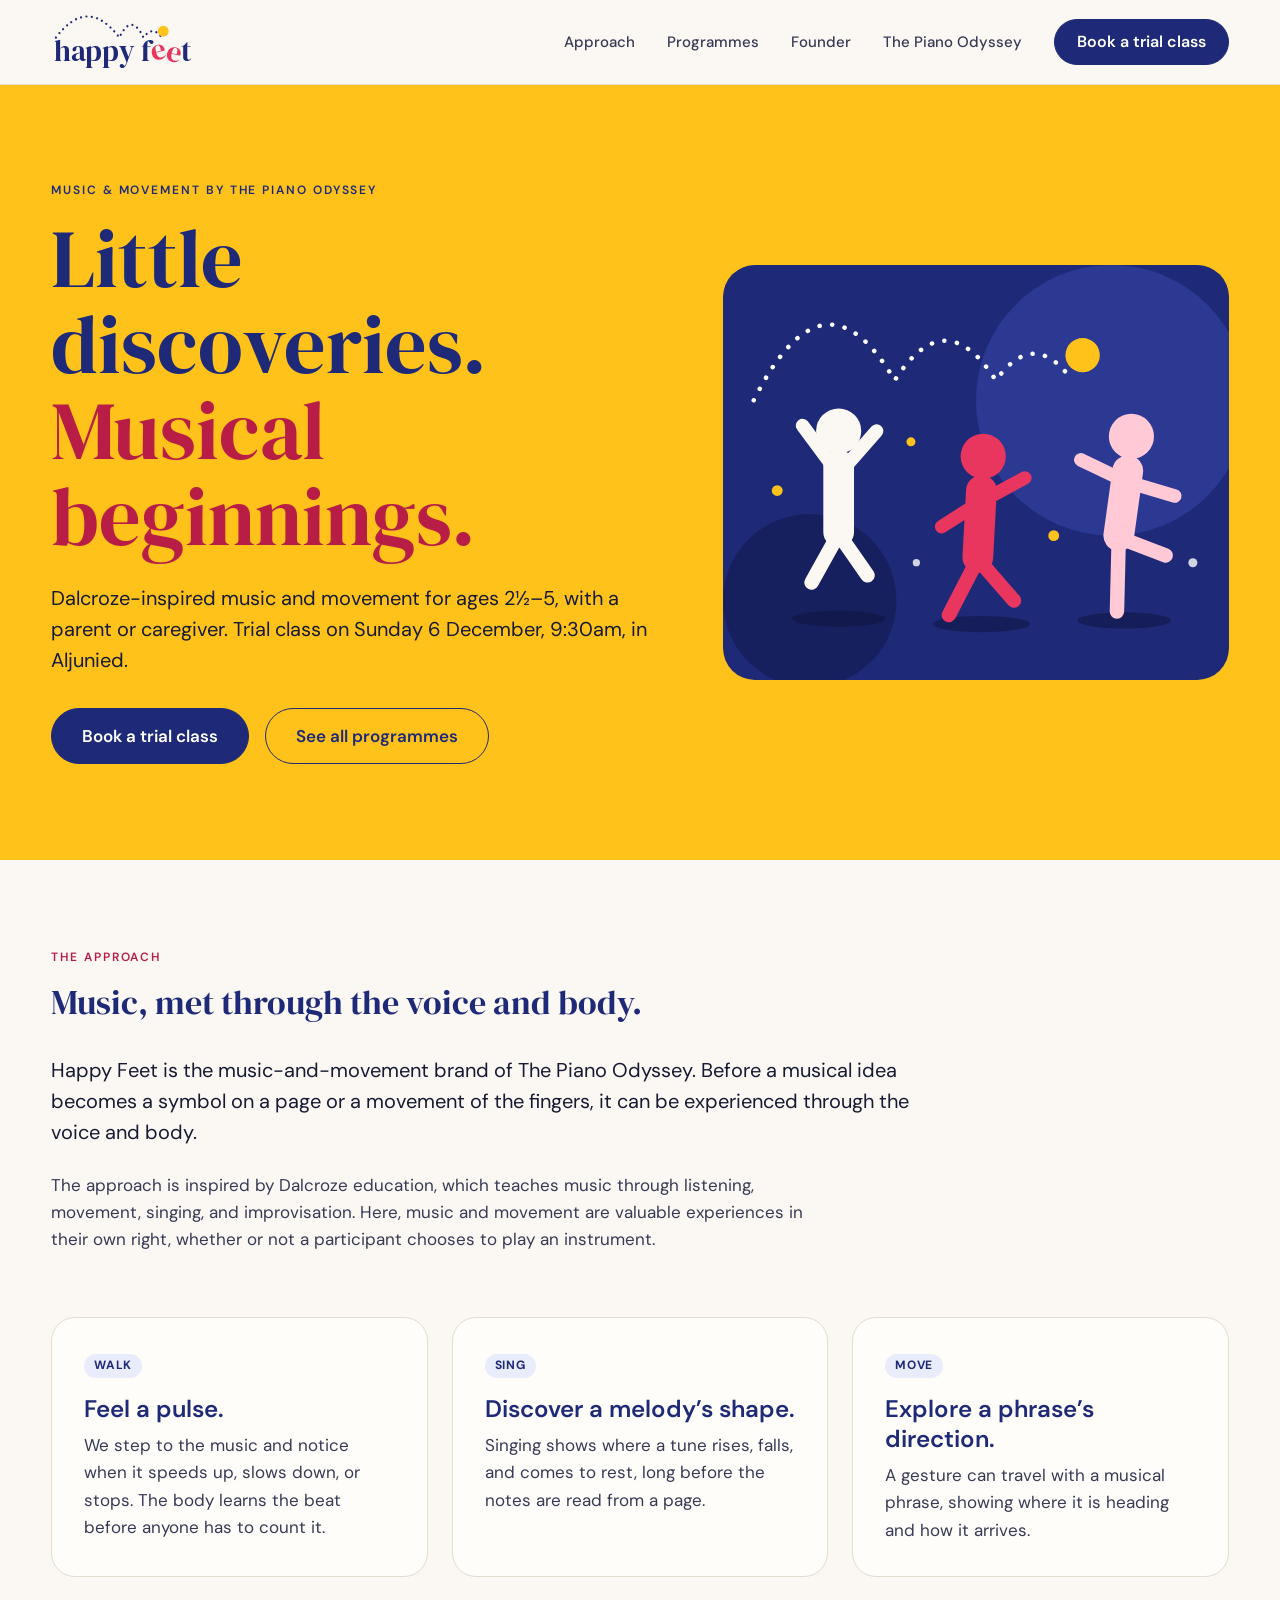
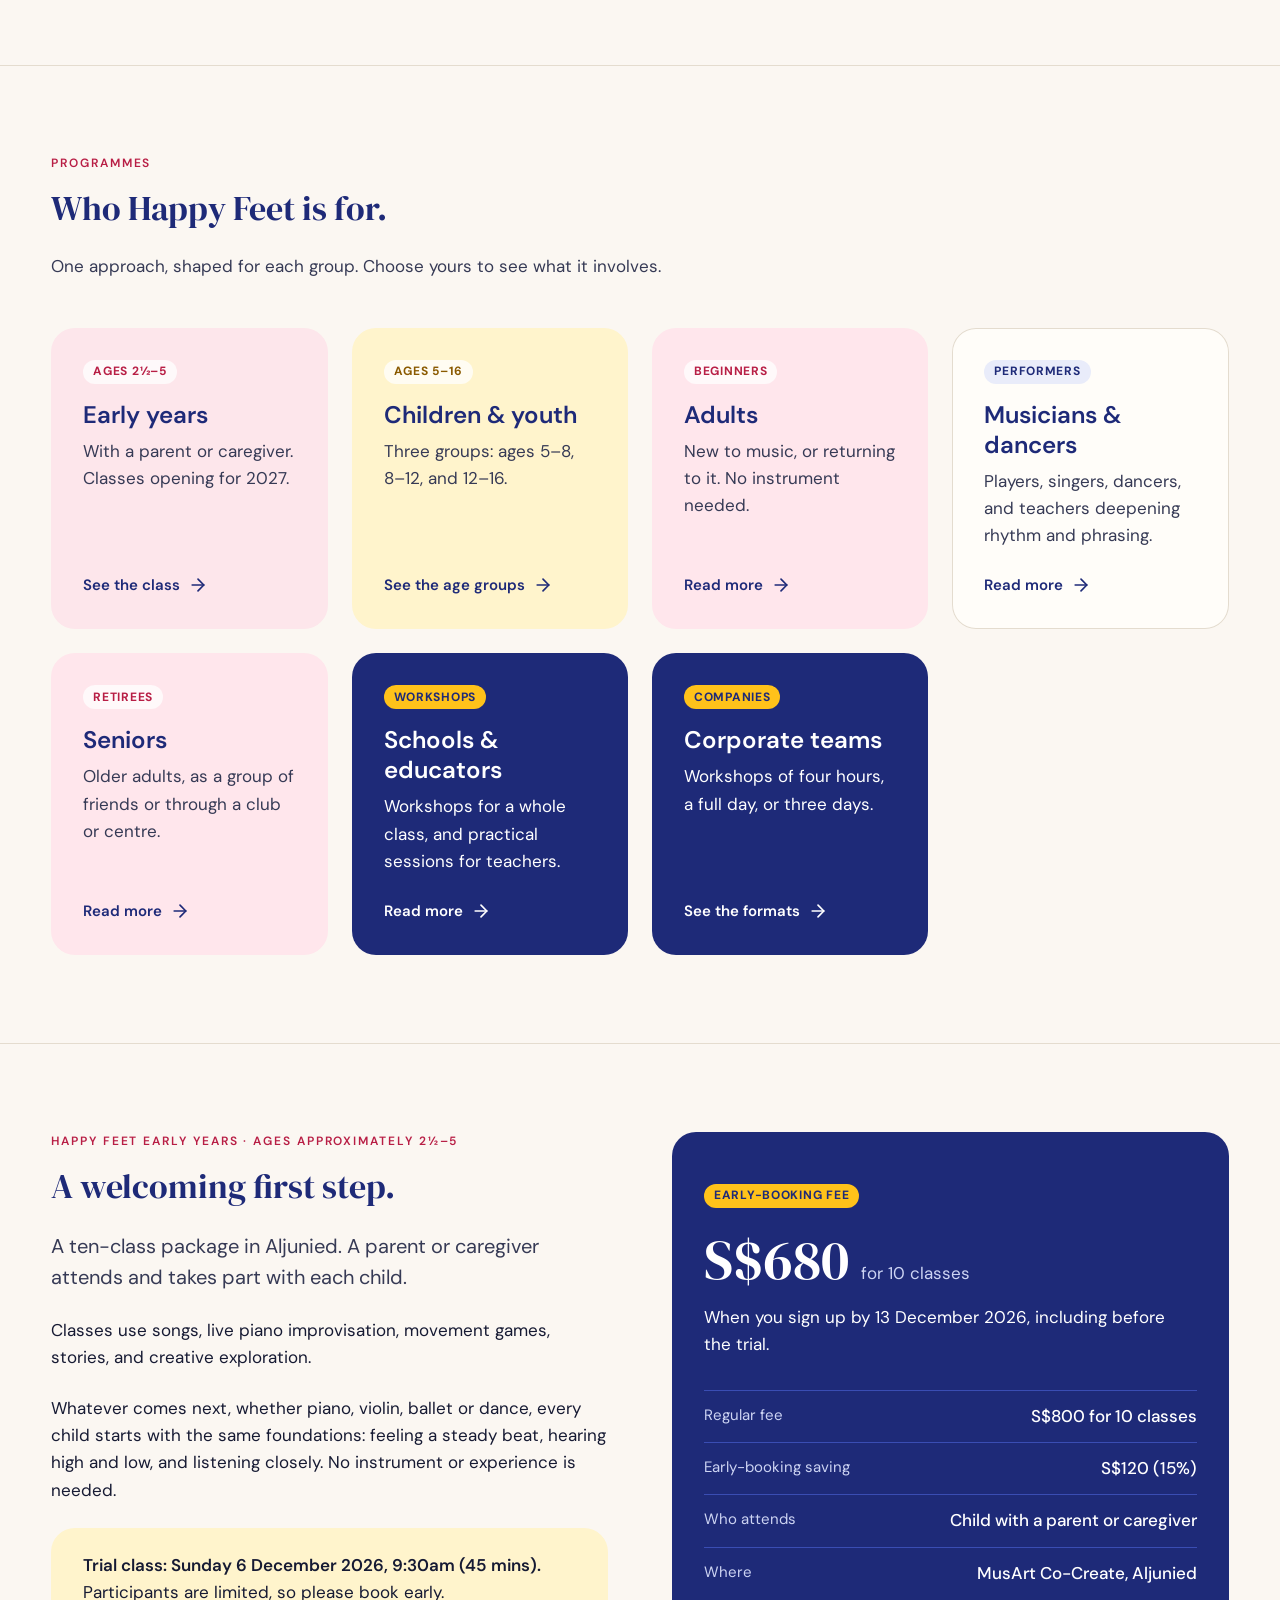
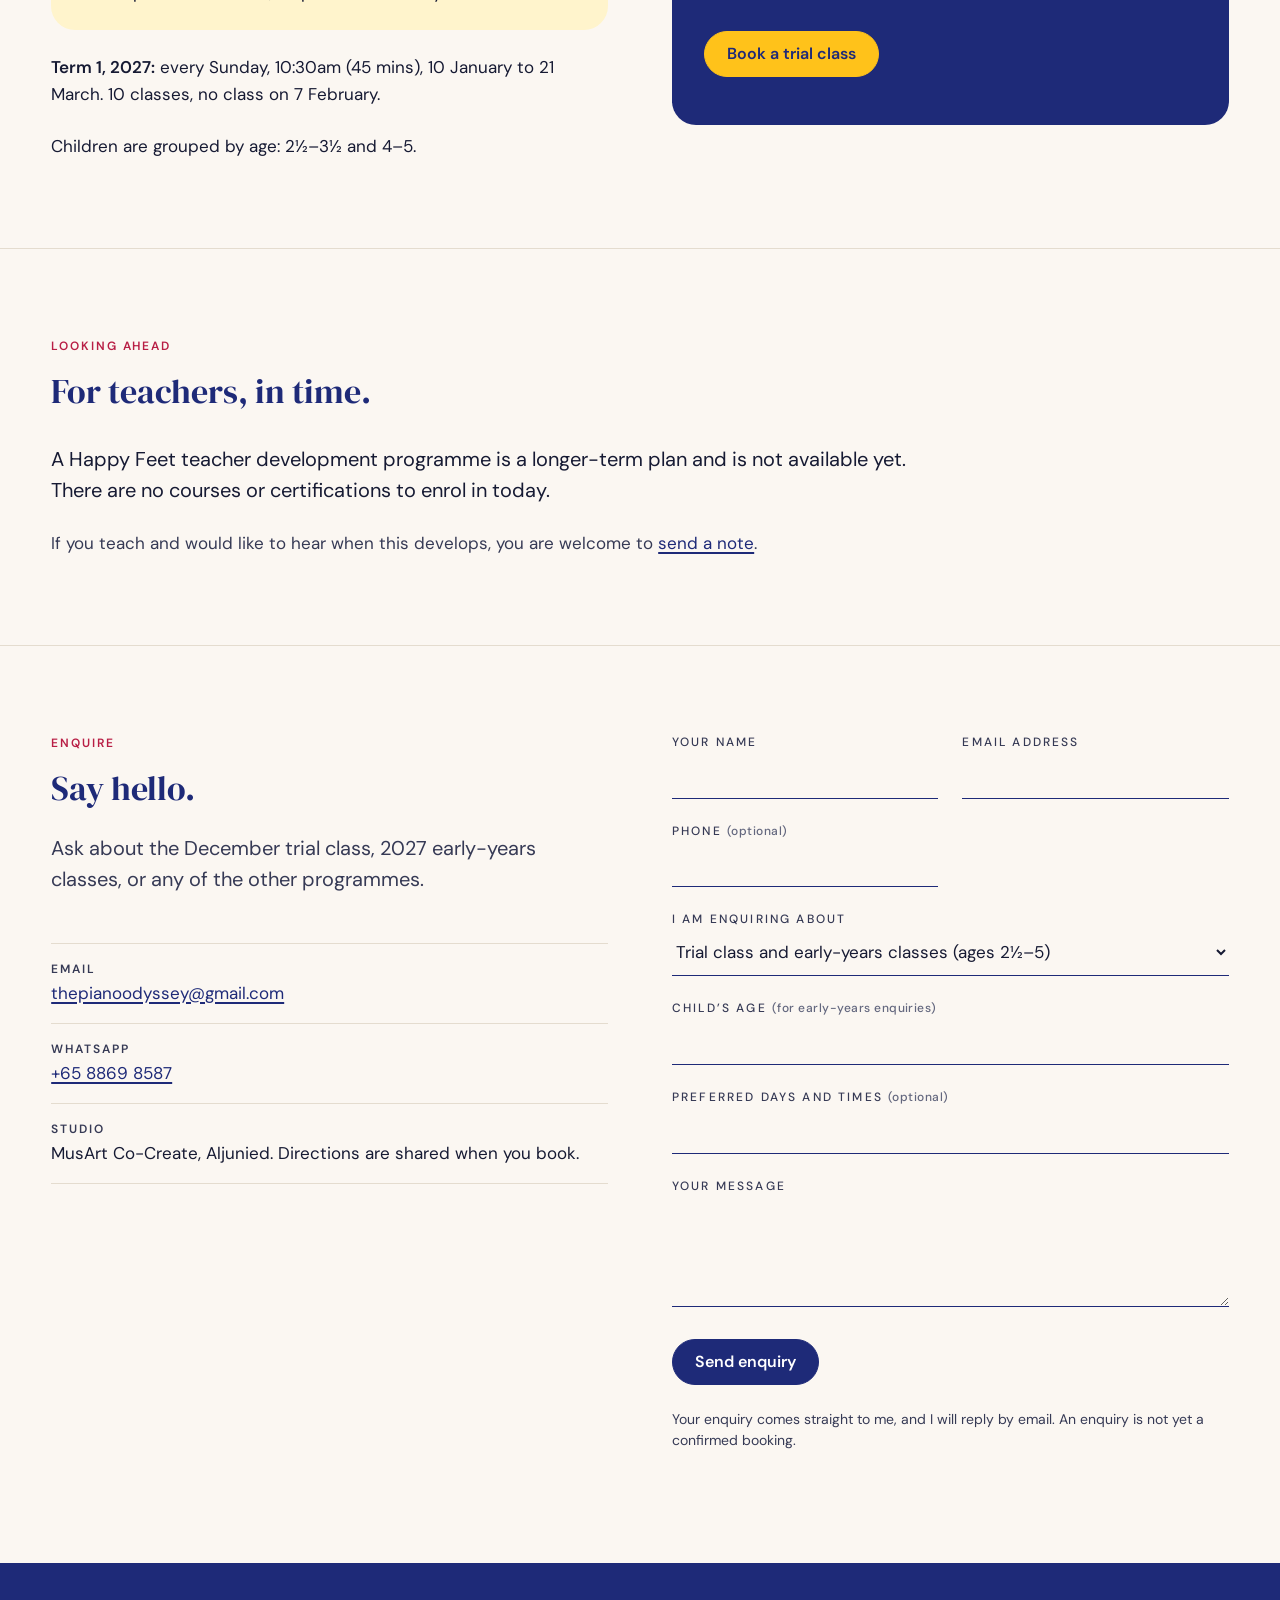
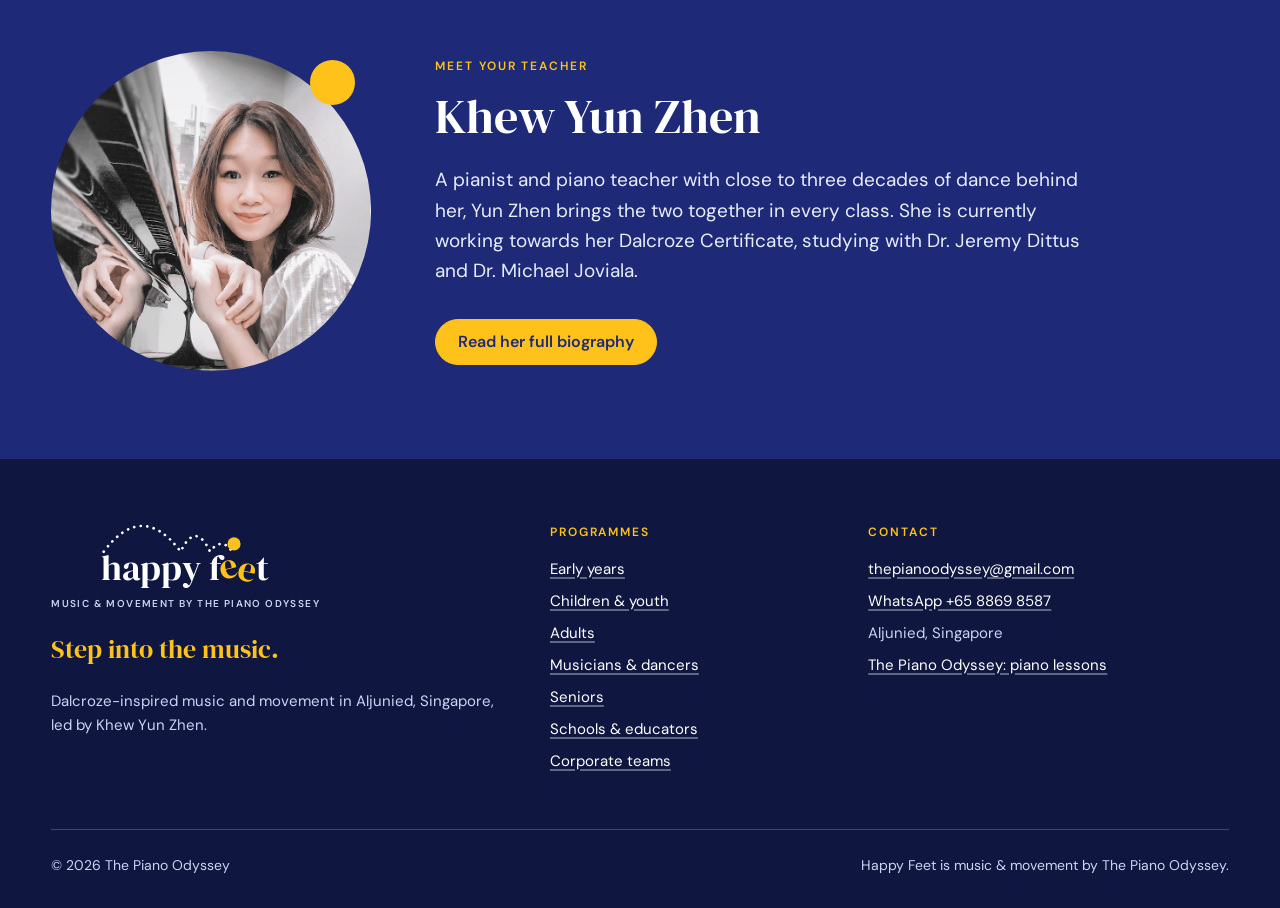
==== happy-feet/index.html @ 0bedcfce "Happy Feet: early booking by 13 December Co-Authored-By: Claude Opus 5.5 <noreply@anthropic.com>" ====
<!doctype html>
<html lang="en-SG">
<head>
  <meta charset="utf-8">
  <meta name="viewport" content="width=device-width, initial-scale=1">
  <title>Happy Feet | Music &amp; Movement by The Piano Odyssey</title>
  <meta name="description" content="Dalcroze-inspired music and movement in Aljunied, Singapore. Early-years classes for ages 2½–5 with a parent or caregiver, plus enquiries for all ages and for teams.">
  <meta property="og:title" content="Happy Feet | Music &amp; Movement by The Piano Odyssey">
  <meta property="og:description" content="Dalcroze-inspired music and movement for ages 2½–5, with a parent or caregiver. Enquiries open for 2027 classes in Aljunied.">
  <meta property="og:type" content="website">
  <link rel="icon" href="assets/img/favicon.svg" type="image/svg+xml">
  <link rel="apple-touch-icon" href="assets/img/apple-touch-icon.png">
  <meta property="og:image" content="https://happyfeet.sg/assets/img/share.png">
  <meta property="og:image:width" content="1600">
  <meta property="og:image:height" content="500">
  <meta property="og:image:alt" content="Happy Feet logo with the tagline Step into the music">
  <meta property="og:site_name" content="Happy Feet">
  <meta name="twitter:card" content="summary_large_image">
  <link rel="preconnect" href="https://fonts.googleapis.com">
  <link rel="preconnect" href="https://fonts.gstatic.com" crossorigin>
  <link rel="stylesheet" href="https://fonts.googleapis.com/css2?family=DM+Serif+Display&family=DM+Sans:opsz,wght@9..40,400;9..40,500;9..40,600;9..40,700&display=swap">
  <link rel="stylesheet" href="assets/css/base.css">
  <link rel="stylesheet" href="assets/css/theme.css">
</head>
<body>
  <a class="skip-link" href="#main">Skip to main content</a>

  <header class="site-header">
    <div class="wrap">
      <a class="logo" href="index.html" aria-label="Happy Feet, home"><svg class="logo-art" viewBox="0 0 294 114" aria-hidden="true" focusable="false"><path class="logo-trail" d="M10 48 Q74.5 -38 139.1 48 Q163.7 -4 188.3 48 Q206.9 22 225.5 48"/><circle class="logo-ball" cx="228.5" cy="35" r="11"/><text class="logo-ink" x="6" y="96">happy&#160;f</text><text class="logo-e" x="204.3" y="93" transform="rotate(-14 219.5 78.6)">e</text><text class="logo-e" x="234.7" y="97.8" transform="rotate(12 249.9 83.4)">e</text><text class="logo-ink" x="265.1" y="96">t</text></svg></a>
      <button class="nav-toggle" type="button" aria-expanded="false" aria-controls="site-nav">Menu</button>
      <nav class="site-nav" id="site-nav" aria-label="Main">
        <ul>
          <li><a href="#approach">Approach</a></li>
          <li><a href="#programmes">Programmes</a></li>
          <li><a href="#founder">Founder</a></li>
          <li><a href="../piano-odyssey/index.html" data-site="odyssey">The Piano Odyssey</a></li>
          <li><a class="btn" href="#enquire">Book a trial class</a></li>
        </ul>
      </nav>
    </div>
  </header>

  <main id="main">

    <section class="hero home-hero">
      <div class="wrap">
        <div class="hero-copy">
          <p class="eyebrow">Music &amp; movement by The Piano Odyssey</p>
          <h1>Little discoveries. <em>Musical beginnings.</em></h1>
          <p class="lede">Dalcroze-inspired music and movement for ages 2½–5, with a parent or caregiver. Trial class on Sunday 6 December, 9:30am, in Aljunied.</p>
          <div class="btn-row">
            <a class="btn lg" href="#enquire">Book a trial class</a>
            <a class="btn lg secondary" href="#programmes">See all programmes</a>
          </div>
        </div>
        <figure class="photo">
          <img src="assets/img/hero-illustration.svg" width="560" height="460"
               alt="Illustration of three children moving to music as a ball bounces over their heads.">
        </figure>
      </div>
    </section>

    <section class="section" id="approach">
      <div class="wrap">
        <div class="split">
          <div>
            <p class="eyebrow">The approach</p>
            <h2>Music, met through the voice and body.</h2>
          </div>
          <div class="prose">
            <p>Happy Feet is the music-and-movement brand of The Piano Odyssey. Before a musical idea becomes a symbol on a page or a movement of the fingers, it can be experienced through the voice and body.</p>
            <p>The approach is inspired by Dalcroze education, which teaches music through listening, movement, singing, and improvisation. Here, music and movement are valuable experiences in their own right, whether or not a participant chooses to play an instrument.</p>
          </div>
        </div>
        <div class="cards" style="margin-top: var(--s6);">
          <div class="card gold">
            <span class="do">Walk</span>
            <h3>Feel a pulse.</h3>
            <p>We step to the music and notice when it speeds up, slows down, or stops. The body learns the beat before anyone has to count it.</p>
          </div>
          <div class="card coral">
            <span class="do">Sing</span>
            <h3>Discover a melody’s shape.</h3>
            <p>Singing shows where a tune rises, falls, and comes to rest, long before the notes are read from a page.</p>
          </div>
          <div class="card lavender">
            <span class="do">Move</span>
            <h3>Explore a phrase’s direction.</h3>
            <p>A gesture can travel with a musical phrase, showing where it is heading and how it arrives.</p>
          </div>
        </div>
      </div>
    </section>

    <section class="section" id="programmes">
      <div class="wrap">
        <p class="eyebrow">Programmes</p>
        <h2>Who Happy Feet is for.</h2>
        <p class="section-intro">One approach, shaped for each group. Choose yours to see what it involves.</p>
        <ul class="programme-grid">
          <li><a class="programme tint-rose" href="#early-years">
            <span class="badge">Ages 2½–5</span>
            <h3>Early years</h3>
            <p>With a parent or caregiver. Classes opening for 2027.</p>
            <span class="more">See the class <svg class="icon" viewBox="0 0 24 24" aria-hidden="true" fill="none" stroke="currentColor" stroke-width="2" stroke-linecap="round" stroke-linejoin="round"><path d="M5 12h14"/><path d="m12 5 7 7-7 7"/></svg></span>
          </a></li>
          <li><a class="programme tint-sun" href="youth.html">
            <span class="badge">Ages 5–16</span>
            <h3>Children &amp; youth</h3>
            <p>Three groups: ages 5–8, 8–12, and 12–16.</p>
            <span class="more">See the age groups <svg class="icon" viewBox="0 0 24 24" aria-hidden="true" fill="none" stroke="currentColor" stroke-width="2" stroke-linecap="round" stroke-linejoin="round"><path d="M5 12h14"/><path d="m12 5 7 7-7 7"/></svg></span>
          </a></li>
          <li><a class="programme tint-blush" href="adults.html">
            <span class="badge">Beginners</span>
            <h3>Adults</h3>
            <p>New to music, or returning to it. No instrument needed.</p>
            <span class="more">Read more <svg class="icon" viewBox="0 0 24 24" aria-hidden="true" fill="none" stroke="currentColor" stroke-width="2" stroke-linecap="round" stroke-linejoin="round"><path d="M5 12h14"/><path d="m12 5 7 7-7 7"/></svg></span>
          </a></li>
          <li><a class="programme tint-plain" href="musicians.html">
            <span class="badge">Performers</span>
            <h3>Musicians &amp; dancers</h3>
            <p>Players, singers, dancers, and teachers deepening rhythm and phrasing.</p>
            <span class="more">Read more <svg class="icon" viewBox="0 0 24 24" aria-hidden="true" fill="none" stroke="currentColor" stroke-width="2" stroke-linecap="round" stroke-linejoin="round"><path d="M5 12h14"/><path d="m12 5 7 7-7 7"/></svg></span>
          </a></li>
          <li><a class="programme tint-blush" href="seniors.html">
            <span class="badge">Retirees</span>
            <h3>Seniors</h3>
            <p>Older adults, as a group of friends or through a club or centre.</p>
            <span class="more">Read more <svg class="icon" viewBox="0 0 24 24" aria-hidden="true" fill="none" stroke="currentColor" stroke-width="2" stroke-linecap="round" stroke-linejoin="round"><path d="M5 12h14"/><path d="m12 5 7 7-7 7"/></svg></span>
          </a></li>
          <li><a class="programme tint-navy" href="schools.html">
            <span class="badge">Workshops</span>
            <h3>Schools &amp; educators</h3>
            <p>Workshops for a whole class, and practical sessions for teachers.</p>
            <span class="more">Read more <svg class="icon" viewBox="0 0 24 24" aria-hidden="true" fill="none" stroke="currentColor" stroke-width="2" stroke-linecap="round" stroke-linejoin="round"><path d="M5 12h14"/><path d="m12 5 7 7-7 7"/></svg></span>
          </a></li>
          <li><a class="programme tint-navy" href="teams.html">
            <span class="badge">Companies</span>
            <h3>Corporate teams</h3>
            <p>Workshops of four hours, a full day, or three days.</p>
            <span class="more">See the formats <svg class="icon" viewBox="0 0 24 24" aria-hidden="true" fill="none" stroke="currentColor" stroke-width="2" stroke-linecap="round" stroke-linejoin="round"><path d="M5 12h14"/><path d="m12 5 7 7-7 7"/></svg></span>
          </a></li>
        </ul>
      </div>
    </section>

    <section class="section" id="early-years">
      <div class="wrap split even">
        <div>
          <p class="eyebrow">Happy Feet Early Years · ages approximately 2½–5</p>
          <h2>A welcoming first step.</h2>
          <p class="lede">A ten-class package in Aljunied. A parent or caregiver attends and takes part with each child.</p>
          <p>Classes use songs, live piano improvisation, movement games, stories, and creative exploration.</p>
          <p>Whatever comes next, whether piano, violin, ballet or dance, every child starts with the same foundations: feeling a steady beat, hearing high and low, and listening closely. No instrument or experience is needed.</p>
          <p class="note"><strong>Trial class: Sunday 6 December 2026, 9:30am (45 mins).</strong> Participants are limited, so please book early.</p>
          <p><strong>Term 1, 2027:</strong> every Sunday, 10:30am (45 mins), 10 January to 21 March. 10 classes, no class on 7 February.</p>
          <p>Children are grouped by age: 2½–3½ and 4–5.</p>
        </div>
        <div class="fees">
          <span class="offer">Early-booking fee</span>
          <p class="price">S$680 <small>for 10 classes</small></p>
          <p>When you sign up by 13 December 2026, including before the trial.</p>
          <dl>
            <div><dt>Regular fee</dt><dd>S$800 for 10 classes</dd></div>
            <div><dt>Early-booking saving</dt><dd>S$120 (15%)</dd></div>
            <div><dt>Who attends</dt><dd>Child with a parent or caregiver</dd></div>
            <div><dt>Where</dt><dd>MusArt Co-Create, Aljunied</dd></div>
          </dl>
          <div class="btn-row">
            <a class="btn accent" href="#enquire">Book a trial class</a>
          </div>
        </div>
      </div>
    </section>

    <section class="section" id="teachers">
      <div class="wrap split">
        <div>
          <p class="eyebrow">Looking ahead</p>
          <h2>For teachers, in time.</h2>
        </div>
        <div class="prose">
          <p>A Happy Feet teacher development programme is a longer-term plan and is not available yet. There are no courses or certifications to enrol in today.</p>
          <p>If you teach and would like to hear when this develops, you are welcome to <a href="#enquire">send a note</a>.</p>
        </div>
      </div>
    </section>

    <section class="section" id="enquire">
      <div class="wrap split even">
        <div>
          <p class="eyebrow">Enquire</p>
          <h2>Say hello.</h2>
          <p class="lede">Ask about the December trial class, 2027 early-years classes, or any of the other programmes.</p>
          <ul class="contact-list" style="margin-top: var(--s5);">
            <li><span class="label">Email</span><a href="mailto:thepianoodyssey@gmail.com">thepianoodyssey@gmail.com</a></li>
            <li><span class="label">WhatsApp</span><a href="https://wa.me/6588698587?text=Hello%2C%20I%27d%20like%20to%20enquire%20about%20Happy%20Feet%20music%20and%20movement." rel="noopener">+65 8869 8587</a></li>
            <li><span class="label">Studio</span>MusArt Co-Create, Aljunied. Directions are shared when you book.</li>
          </ul>
        </div>
        <form class="form" data-enquiry data-subject="Happy Feet enquiry" novalidate>
          <div class="pair">
            <div class="field">
              <label for="hf-name">Your name</label>
              <input id="hf-name" name="name" type="text" autocomplete="name" required>
            </div>
          <div class="field">
            <label for="hf-email">Email address</label>
            <input id="hf-email" name="email" type="email" autocomplete="email" required>
          </div>
            <div class="field">
              <label for="hf-phone">Phone <span class="hint">(optional)</span></label>
              <input id="hf-phone" name="phone" type="tel" autocomplete="tel">
            </div>
          </div>
          <div class="field">
            <label for="hf-interest">I am enquiring about</label>
            <select id="hf-interest" name="interest" required>
              <option>Trial class and early-years classes (ages 2½–5)</option>
              <option>Children and youth (ages 5–16)</option>
              <option>Adults</option>
              <option>Musicians and dancers</option>
              <option>Seniors</option>
              <option>Schools and educators</option>
              <option>Corporate teams</option>
              <option>Future teacher development</option>
              <option>Something else</option>
            </select>
          </div>
          <div class="field">
            <label for="hf-child">Child’s age <span class="hint">(for early-years enquiries)</span></label>
            <input id="hf-child" name="child_age" type="text">
          </div>
          <div class="field">
            <label for="hf-times">Preferred days and times <span class="hint">(optional)</span></label>
            <input id="hf-times" name="preferred_times" type="text">
          </div>
          <div class="field">
            <label for="hf-message">Your message</label>
            <textarea id="hf-message" name="message" required></textarea>
          </div>
          <div>
            <button class="btn" type="submit">Send enquiry</button>
          </div>
          <p class="form-help">Your enquiry comes straight to me, and I will reply by email. An enquiry is not yet a confirmed booking.</p>
          <p class="form-status" role="status" tabindex="-1"></p>
        </form>
      </div>
    </section>

    <section class="teacher" id="founder">
      <div class="wrap">
        <div class="teacher-photo">
          <img src="assets/img/teacher-portrait-piano.jpg" width="734" height="1300" loading="lazy"
               alt="Khew Yun Zhen smiling, leaning on the keys of an upright piano.">
          <span class="teacher-dot" aria-hidden="true"></span>
        </div>
        <div class="teacher-copy">
          <p class="eyebrow">Meet your teacher</p>
          <h2>Khew Yun Zhen</h2>
          <p>A pianist and piano teacher with close to three decades of dance behind her, Yun Zhen brings the two together in every class. She is currently working towards her Dalcroze Certificate, studying with Dr. Jeremy Dittus and Dr. Michael Joviala.</p>
          <div class="btn-row">
            <a class="btn accent" href="../piano-odyssey/founder.html" data-site="odyssey">Read her full biography</a>
          </div>
        </div>
      </div>
    </section>

  </main>

  <footer class="site-footer">
    <div class="wrap">
      <div class="footer-grid">
        <div>
          <a class="logo reversed" href="index.html" aria-label="Happy Feet, music and movement by The Piano Odyssey, home"><svg class="logo-art" viewBox="0 0 294 114" aria-hidden="true" focusable="false"><path class="logo-trail" d="M10 48 Q74.5 -38 139.1 48 Q163.7 -4 188.3 48 Q206.9 22 225.5 48"/><circle class="logo-ball" cx="228.5" cy="35" r="11"/><text class="logo-ink" x="6" y="96">happy&#160;f</text><text class="logo-e" x="204.3" y="93" transform="rotate(-14 219.5 78.6)">e</text><text class="logo-e" x="234.7" y="97.8" transform="rotate(12 249.9 83.4)">e</text><text class="logo-ink" x="265.1" y="96">t</text></svg><span class="logo-tag">Music &amp; Movement by The Piano Odyssey</span></a>
          <p class="footer-tagline">Step into the music.</p>
          <p>Dalcroze-inspired music and movement in Aljunied, Singapore, led by Khew Yun Zhen.</p>
        </div>
        <div>
          <h3>Programmes</h3>
          <ul>
            <li><a href="#early-years">Early years</a></li>
            <li><a href="youth.html">Children &amp; youth</a></li>
            <li><a href="adults.html">Adults</a></li>
            <li><a href="musicians.html">Musicians &amp; dancers</a></li>
            <li><a href="seniors.html">Seniors</a></li>
            <li><a href="schools.html">Schools &amp; educators</a></li>
            <li><a href="teams.html">Corporate teams</a></li>
          </ul>
        </div>
        <div>
          <h3>Contact</h3>
          <ul>
            <li><a href="mailto:thepianoodyssey@gmail.com">thepianoodyssey@gmail.com</a></li>
            <li><a href="https://wa.me/6588698587" rel="noopener">WhatsApp +65 8869 8587</a></li>
            <li>Aljunied, Singapore</li>
            <li><a href="../piano-odyssey/index.html" data-site="odyssey">The Piano Odyssey: piano lessons</a></li>
          </ul>
        </div>
      </div>
      <div class="footer-base">
        <span>© <span data-year>2026</span> The Piano Odyssey</span>
        <span>Happy Feet is music &amp; movement by The Piano Odyssey.</span>
      </div>
    </div>
  </footer>

  <script src="assets/js/config.js"></script>
  <script src="assets/js/site.js"></script>
  <script>window.va = window.va || function () { (window.vaq = window.vaq || []).push(arguments); };</script>
  <script defer src="/_vercel/insights/script.js"></script>
</body>
</html>
---- happy-feet/assets/css/base.css ----
/* Happy Feet: design tokens and shared components.
   This file belongs to Happy Feet only. The Piano Odyssey has its own. */

:root {
  --navy-900: #0F1640; --navy-700: #17205E; --navy-600: #1E2A78; --navy-500: #3A4DB3; --navy-200: #CDD4F3; --navy-100: #E9ECFA;
  --sun-700: #8A5A00; --sun-500: #FFC21A; --sun-300: #FFDF7A; --sun-100: #FFF4CC;
  --rose-700: #B81E45; --rose-600: #E8365F; --rose-100: #FDE6EB;
  --blush-300: #FFC9D6; --blush-100: #FFE6EC;
  --cream-50: #FFFDF9; --cream-100: #FBF7F2; --cream-200: #F2ECE3; --cream-300: #E4DCCF;
  --ink-900: #161A33; --ink-700: #363A55; --ink-500: #63677E;
  --focus: #FFC21A;
  --error: #C42B3A;

  --display: "DM Serif Display", Georgia, serif;
  --body: "DM Sans", system-ui, sans-serif;

  --gutter: clamp(20px, 4vw, 56px);
  --width: 1200px;
  --section: 88px;
  --ease: cubic-bezier(.45, .05, .25, 1);
  --ring: 0 0 0 2px #fff, 0 0 0 5px var(--focus);

  /* Spacing on a 4px base. */
  --s1: 8px; --s2: 16px; --s3: 24px; --s4: 32px; --s5: 48px; --s6: 64px; --s7: 96px;
}

*,
*::before,
*::after { box-sizing: border-box; }

html { scroll-behavior: smooth; scroll-padding-top: 100px; -webkit-text-size-adjust: 100%; }

body {
  margin: 0;
  background: var(--cream-100);
  color: var(--ink-900);
  font: 400 17px/1.6 var(--body);
  -webkit-font-smoothing: antialiased;
}

img, svg { max-width: 100%; height: auto; display: block; }
[hidden] { display: none !important; }

h1, h2 {
  font-family: var(--display);
  font-weight: 400;
  font-style: normal;
  color: var(--navy-600);
  margin: 0 0 var(--s3);
}
h1 { font-size: clamp(38px, 5vw, 48px); line-height: 1.05; }
h2 { font-size: clamp(28px, 3.4vw, 34px); line-height: 1.2; }
h3 {
  font: 600 24px/1.25 var(--body);
  color: var(--navy-600);
  margin: 0 0 var(--s1);
}
/* The second half of a key headline, in rose. Upright, never italic. */
h1 em { font-style: normal; color: var(--rose-600); }

p { margin: 0 0 var(--s3); max-width: 64ch; }
p:last-child { margin-bottom: 0; }
strong { font-weight: 600; }

a {
  color: var(--navy-600);
  text-decoration: underline;
  text-decoration-thickness: 1.5px;
  text-underline-offset: 3px;
  transition: color 160ms var(--ease);
}
a:hover { color: var(--rose-700); }

:focus-visible { outline: none; box-shadow: var(--ring); border-radius: 6px; }

.skip-link {
  position: absolute;
  left: var(--s2);
  top: -100px;
  z-index: 100;
  background: var(--navy-600);
  color: #fff;
  font-weight: 600;
  padding: var(--s1) var(--s2);
  border-radius: 999px;
  text-decoration: none;
}
.skip-link:focus { top: var(--s2); color: #fff; }

.wrap {
  width: 100%;
  max-width: calc(var(--width) + 2 * var(--gutter));
  margin: 0 auto;
  padding: 0 var(--gutter);
}

.eyebrow {
  font: 600 12px/1.5 var(--body);
  letter-spacing: 0.16em;
  text-transform: uppercase;
  color: var(--rose-700);
  margin: 0 0 var(--s2);
}
.lede { font-size: 20px; line-height: 1.55; color: var(--ink-700); }
.section-intro { color: var(--ink-700); }
.small { font-size: 14px; line-height: 1.5; }

.icon { width: 20px; height: 20px; flex: none; display: inline-block; }

/* ---------- Logo: the ball bounces along the name and lands on the e's ---------- */

.logo {
  display: inline-flex;
  flex-direction: column;
  gap: 6px;
  text-decoration: none;
  color: var(--navy-600);
}
.logo-art { height: 56px; width: auto; overflow: visible; }
.logo-art text { font: 400 60px var(--display); }
.logo-ink { fill: var(--navy-600); }
.logo-e { fill: var(--rose-600); }
.logo-ball { fill: var(--sun-500); }
.logo-trail {
  fill: none;
  stroke: var(--navy-600);
  stroke-width: 4.5;
  stroke-linecap: round;
  stroke-dasharray: 0.1 11;
}
.logo-tag {
  font: 600 10px/1.3 var(--body);
  letter-spacing: 0.14em;
  text-transform: uppercase;
  color: var(--ink-500);
}
/* On navy: white ink, sunflower e's. */
.logo.reversed .logo-ink { fill: #fff; }
.logo.reversed .logo-e { fill: var(--sun-500); }
.logo.reversed .logo-trail { stroke: #fff; }
.logo.reversed .logo-tag { color: var(--navy-200); }

/* ---------- Header ---------- */

.site-header {
  position: sticky;
  top: 0;
  z-index: 50;
  background: rgba(251, 247, 242, .94);
  -webkit-backdrop-filter: blur(10px);
  backdrop-filter: blur(10px);
  border-bottom: 1px solid var(--cream-300);
}
.site-header .wrap {
  display: flex;
  align-items: center;
  justify-content: space-between;
  gap: var(--s3);
  min-height: 84px;
}
.site-nav ul {
  display: flex;
  align-items: center;
  gap: var(--s4);
  list-style: none;
  margin: 0;
  padding: 0;
}
.site-nav a:not(.btn) {
  font: 500 15px/1.4 var(--body);
  color: var(--ink-700);
  text-decoration: none;
  padding: 6px 0;
  border-bottom: 2px solid transparent;
}
.site-nav a:not(.btn):hover { color: var(--navy-600); }
.site-nav a[aria-current="page"] {
  color: var(--navy-600);
  font-weight: 600;
  border-bottom-color: var(--sun-500);
}
.nav-toggle {
  display: none;
  height: 46px;
  padding: 0 22px;
  border-radius: 999px;
  border: 1.5px solid var(--navy-600);
  background: transparent;
  color: var(--navy-600);
  font: 600 15px var(--body);
  cursor: pointer;
}
.nav-toggle:hover { background: var(--navy-100); }

/* ---------- Buttons ---------- */

.btn {
  display: inline-flex;
  align-items: center;
  justify-content: center;
  gap: 8px;
  min-height: 46px;
  padding: 8px 22px;
  border-radius: 999px;
  border: 1.5px solid var(--navy-600);
  background: var(--navy-600);
  color: #fff;
  font: 600 16px/1.2 var(--body);
  text-align: center;
  text-decoration: none;
  cursor: pointer;
  transition: background 160ms var(--ease), border-color 160ms var(--ease), color 160ms var(--ease), transform 140ms var(--ease);
}
.btn:hover { background: var(--navy-700); border-color: var(--navy-700); color: #fff; }
.btn:active { transform: scale(.97); }
.btn:focus-visible { border-radius: 999px; }
.btn.sm { min-height: 36px; padding: 4px 16px; font-size: 14px; }
.btn.lg { min-height: 56px; padding: 10px 30px; font-size: 17px; }
.btn.accent { background: var(--sun-500); border-color: var(--sun-500); color: var(--navy-600); }
.btn.accent:hover { background: var(--sun-300); border-color: var(--sun-300); color: var(--navy-600); }
.btn.secondary,
.btn.ghost { background: transparent; color: var(--navy-600); }
.btn.ghost { border-color: transparent; }
.btn.secondary:hover,
.btn.ghost:hover { background: var(--navy-100); color: var(--navy-600); border-color: var(--navy-600); }
.btn.ghost:hover { border-color: transparent; }
.btn:disabled { opacity: .6; cursor: default; }
.btn-row { display: flex; flex-wrap: wrap; gap: var(--s2); margin-top: var(--s4); }

/* ---------- Sections ---------- */

.section { padding: var(--section) 0; }
.section + .section { border-top: 1px solid var(--cream-300); }
.section.inverse,
.section.inverse + .section { border-top: 0; }

.split > * + * { margin-top: var(--s4); }
.wrap.split.even {
  display: grid;
  grid-template-columns: 1fr 1fr;
  gap: var(--s6);
  align-items: start;
}
.split.even > * + * { margin-top: 0; }

.prose p { color: var(--ink-700); }
.prose p:first-child { font-size: 20px; line-height: 1.55; color: var(--ink-900); }

/* Inverse band: navy, with sunflower highlights. */
.inverse { background: var(--navy-600); color: #fff; }
.inverse h2,
.inverse h3 { color: #fff; }
.inverse .eyebrow { color: var(--sun-500); }
.inverse .prose p,
.inverse .prose p:first-child { color: #fff; }
.inverse a:not(.btn) { color: #fff; }
.inverse a:not(.btn):hover { color: var(--sun-300); }
.inverse .btn.secondary { color: #fff; border-color: #fff; }
.inverse .btn.secondary:hover { background: rgba(255, 255, 255, .12); color: #fff; border-color: #fff; }
.inverse :focus-visible { box-shadow: 0 0 0 2px var(--navy-600), 0 0 0 5px var(--focus); }

.photo { margin: 0; }
.photo img { width: 100%; border-radius: 32px; }

/* ---------- Cards ---------- */

.cards {
  display: grid;
  grid-template-columns: repeat(3, 1fr);
  gap: var(--s3);
  margin-top: var(--s5);
}
.card {
  background: var(--cream-50);
  border: 1px solid var(--cream-300);
  border-radius: 24px;
  padding: var(--s4);
}
.card p { color: var(--ink-700); }

.badge,
.card .do {
  display: inline-flex;
  align-items: center;
  min-height: 24px;
  padding: 2px 10px;
  border-radius: 999px;
  background: var(--navy-100);
  color: var(--navy-600);
  font: 700 12px/1.3 var(--body);
  letter-spacing: 0.06em;
  text-transform: uppercase;
  margin-bottom: var(--s2);
}

.note {
  background: var(--sun-100);
  border-radius: 24px;
  padding: var(--s3) var(--s4);
  color: var(--ink-900);
  max-width: 64ch;
}

.plain-list { margin: 0 0 var(--s3); padding-left: 1.2em; max-width: 64ch; }
.plain-list li { margin-bottom: var(--s1); color: var(--ink-700); }
.plain-list li::marker { color: var(--navy-500); }

.service-list { list-style: none; margin: var(--s5) 0 0; padding: 0; display: grid; gap: var(--s3); }
.service-list > li {
  display: grid;
  grid-template-columns: 4fr 8fr;
  gap: var(--s4);
  background: var(--cream-50);
  border: 1px solid var(--cream-300);
  border-radius: 24px;
  padding: var(--s4);
}
.service-list h3 { margin: 0; }
.service-list p { color: var(--ink-700); }
.service-list .note { background: var(--sun-100); padding: var(--s2) var(--s3); border-radius: 16px; }

.contact-list { list-style: none; margin: 0; padding: 0; max-width: 64ch; }
.contact-list li { padding: var(--s2) 0; border-top: 1px solid var(--cream-300); }
.contact-list li:last-child { border-bottom: 1px solid var(--cream-300); }
.contact-list .label {
  display: block;
  font: 600 12px/1.5 var(--body);
  letter-spacing: 0.16em;
  text-transform: uppercase;
  color: var(--ink-700);
  margin-bottom: 2px;
}

/* ---------- Forms ---------- */

.form { display: grid; gap: var(--s3); }
.form .pair { display: grid; grid-template-columns: 1fr 1fr; gap: var(--s3); }
.field label {
  display: block;
  font: 500 12px/1.4 var(--body);
  letter-spacing: 0.18em;
  text-transform: uppercase;
  color: var(--ink-700);
}
.field .hint { letter-spacing: 0.04em; text-transform: none; color: var(--ink-500); }
.field input,
.field select,
.field textarea {
  width: 100%;
  min-height: 48px;
  font: 400 17px/1.4 var(--body);
  color: var(--ink-900);
  background: transparent;
  border: 0;
  border-bottom: 1px solid var(--navy-600);
  border-radius: 0;
  padding: 10px 0;
}
.field textarea { min-height: 112px; resize: vertical; }
.field input:focus-visible,
.field select:focus-visible,
.field textarea:focus-visible {
  box-shadow: 0 3px 0 0 var(--focus);
  border-bottom-color: var(--navy-600);
  border-radius: 0;
}
.field input:user-invalid,
.field select:user-invalid,
.field textarea:user-invalid { border-bottom-color: var(--error); }
.form-help { font-size: 14px; line-height: 1.5; color: var(--ink-700); }
.form-status {
  display: none;
  background: var(--sun-100);
  border-radius: 16px;
  padding: var(--s2) var(--s3);
  font-size: 15px;
}
.form-status.show { display: block; }

/* ---------- Footer ---------- */

.site-footer {
  background: var(--navy-900);
  color: var(--navy-200);
  padding: var(--s6) 0 var(--s4);
  font-size: 15px;
}
.site-footer .logo-art { height: 68px; }
.site-footer p { margin-top: var(--s3); max-width: 30em; }
.site-footer a:not(.logo) { color: #fff; text-decoration-color: rgba(255, 255, 255, .35); }
.site-footer a:not(.logo):hover { color: var(--sun-300); }
.site-footer :focus-visible { box-shadow: 0 0 0 2px var(--navy-900), 0 0 0 5px var(--focus); }
.footer-grid {
  display: grid;
  grid-template-columns: 5fr 3fr 4fr;
  gap: var(--s5);
  padding-bottom: var(--s5);
}
.footer-grid h3 {
  font: 600 12px/1.5 var(--body);
  letter-spacing: 0.16em;
  text-transform: uppercase;
  color: var(--sun-500);
  margin-bottom: var(--s2);
}
.footer-grid ul { list-style: none; margin: 0; padding: 0; }
.footer-grid li { margin-bottom: var(--s1); }
.footer-base {
  display: flex;
  flex-wrap: wrap;
  justify-content: space-between;
  gap: var(--s2);
  padding-top: var(--s3);
  border-top: 1px solid rgba(205, 212, 243, .25);
  font-size: 14px;
}

/* ---------- Responsive ---------- */

@media (max-width: 1040px) {
  .nav-toggle { display: inline-block; }
  .site-nav {
    display: none;
    position: absolute;
    left: 0;
    right: 0;
    top: 100%;
    background: var(--cream-100);
    border-bottom: 1px solid var(--cream-300);
    padding: var(--s2) var(--gutter) var(--s4);
  }
  .site-nav.open { display: block; }
  .site-nav ul { flex-direction: column; align-items: flex-start; gap: var(--s2); }
  .site-nav a:not(.btn) { font-size: 17px; }
}

@media (max-width: 860px) {
  :root { --section: 56px; }
  .site-header .wrap { min-height: 72px; }
  .logo-art { height: 48px; }
  .site-footer .logo-art { height: 60px; }
  .wrap.split.even,
  .cards,
  .footer-grid,
  .service-list > li { grid-template-columns: 1fr; }
  .wrap.split.even { gap: var(--s5); }
  .service-list > li { gap: var(--s2); padding: var(--s3); }
  .card { padding: 28px; }
}

@media (max-width: 480px) {
  .form .pair { grid-template-columns: 1fr; }
  .btn-row .btn { width: 100%; }
  .lede,
  .prose p:first-child { font-size: 18px; }
}

@media (prefers-reduced-motion: reduce) {
  html { scroll-behavior: auto; }
  *, *::before, *::after { transition: none !important; }
  .btn:active { transform: none; }
}

/* After an enquiry is sent, only the confirmation remains. */
.form.sent > *:not(.form-status) { display: none; }
.form-status.error { background: var(--rose-100); color: var(--error); }

.site-footer .footer-tagline { font: 400 26px/1.2 var(--display); color: var(--sun-500); margin-top: var(--s3); }
.site-footer .footer-tagline + p { margin-top: var(--s1); }
---- happy-feet/assets/css/theme.css ----
/* Happy Feet: page-specific pieces, built on the tokens in base.css. */

/* ---------- Home hero: full-width sunflower band ---------- */

.home-hero { background: var(--sun-500); padding: var(--s7) 0; }
.home-hero .wrap {
  display: grid;
  grid-template-columns: 6fr 5fr;
  gap: var(--s6);
  align-items: center;
}
.home-hero .eyebrow { color: var(--navy-600); }
.home-hero h1 { font-size: clamp(48px, 6.4vw, 88px); line-height: 1.05; }
/* Rose 600 is too faint on sunflower, so the headline uses the darker rose here. */
.home-hero h1 em { color: var(--rose-700); display: block; }
.home-hero .lede { color: var(--ink-900); max-width: 34em; }
.home-hero .btn.secondary:hover { background: rgba(255, 255, 255, .45); }
.home-hero :focus-visible { box-shadow: 0 0 0 2px var(--sun-500), 0 0 0 5px var(--navy-600); }

/* ---------- Programme cards, colour coded ---------- */

.programme-grid {
  list-style: none;
  margin: var(--s5) 0 0;
  padding: 0;
  display: grid;
  grid-template-columns: repeat(auto-fill, minmax(270px, 1fr));
  gap: var(--s3);
}
.programme {
  display: flex;
  flex-direction: column;
  align-items: flex-start;
  height: 100%;
  border-radius: 24px;
  padding: var(--s4);
  color: var(--ink-900);
  text-decoration: none;
  transition: transform 200ms var(--ease), box-shadow 200ms var(--ease);
}
.programme:hover {
  color: var(--ink-900);
  transform: translateY(-3px);
  box-shadow: 0 14px 32px -14px rgba(15, 22, 64, .30);
}
.programme:focus-visible { border-radius: 24px; }
.programme h3 { margin-bottom: var(--s1); }
.programme p { color: var(--ink-700); margin-bottom: var(--s3); }
.programme .more {
  display: inline-flex;
  align-items: center;
  gap: 8px;
  margin-top: auto;
  font-weight: 600;
  font-size: 15px;
  color: var(--navy-600);
}
.programme .badge { background: rgba(255, 255, 255, .75); }

.tint-rose { background: var(--rose-100); }
.tint-rose .badge { color: var(--rose-700); }
.tint-sun { background: var(--sun-100); }
.tint-sun .badge { color: var(--sun-700); }
.tint-blush { background: var(--blush-100); }
.tint-blush .badge { color: var(--rose-700); }
.tint-plain { background: var(--cream-50); box-shadow: inset 0 0 0 1px var(--cream-300); }
.tint-plain .badge { background: var(--navy-100); }
.tint-navy,
.tint-navy:hover { background: var(--navy-600); color: #fff; }
.tint-navy h3,
.tint-navy p,
.tint-navy .more { color: #fff; }
.tint-navy .badge { background: var(--sun-500); color: var(--navy-600); }

/* ---------- Early years fees: navy card ---------- */

.fees {
  background: var(--navy-600);
  color: #fff;
  border-radius: 24px;
  padding: var(--s5) var(--s4);
}
.fees .offer {
  display: inline-flex;
  align-items: center;
  min-height: 24px;
  padding: 2px 10px;
  border-radius: 999px;
  background: var(--sun-500);
  color: var(--navy-600);
  font: 700 12px/1.3 var(--body);
  letter-spacing: 0.06em;
  text-transform: uppercase;
  margin-bottom: var(--s3);
}
.fees .price { font: 400 56px/1 var(--display); margin: 0 0 var(--s2); }
.fees .price small { font: 400 17px var(--body); color: var(--navy-200); }
.fees dl { margin: var(--s4) 0 0; }
.fees dl div {
  display: flex;
  justify-content: space-between;
  gap: var(--s3);
  padding: 12px 0;
  border-top: 1px solid var(--navy-500);
}
.fees dt { color: var(--navy-200); font-size: 15px; }
.fees dd { margin: 0; text-align: right; font-weight: 500; }
.fees :focus-visible { box-shadow: 0 0 0 2px var(--navy-600), 0 0 0 5px var(--focus); }

/* ---------- Programme pages ---------- */

.page-hero { padding: var(--s6) 0 var(--section); }
.page-hero h1 { max-width: 16em; }
.page-hero .lede { max-width: 40em; }
.back-link { margin-bottom: var(--s5); }
.back-link a {
  display: inline-flex;
  align-items: center;
  gap: 8px;
  font-weight: 600;
  font-size: 15px;
  text-decoration: none;
}

.formats { list-style: none; margin: var(--s5) 0 0; padding: 0; display: grid; gap: var(--s3); }
.formats > li {
  display: grid;
  grid-template-columns: 4fr 8fr;
  gap: var(--s4);
  background: var(--cream-50);
  border: 1px solid var(--cream-300);
  border-radius: 24px;
  padding: var(--s4);
}
.formats .do {
  display: inline-flex;
  align-items: center;
  min-height: 24px;
  padding: 2px 10px;
  border-radius: 999px;
  background: var(--sun-100);
  color: var(--sun-700);
  font: 700 12px/1.3 var(--body);
  letter-spacing: 0.06em;
  text-transform: uppercase;
  margin-bottom: var(--s2);
}
.formats h3 { margin: 0; }
.formats p { color: var(--ink-700); }

.flow { list-style: none; margin: var(--s5) 0 0; padding: 0; counter-reset: flow; max-width: 44em; }
.flow li {
  counter-increment: flow;
  display: grid;
  grid-template-columns: 48px 1fr;
  gap: var(--s3);
  padding: var(--s3) 0;
  border-top: 1px solid var(--cream-300);
  color: var(--ink-700);
}
.flow li::before {
  content: counter(flow);
  width: 48px;
  height: 48px;
  border-radius: 999px;
  background: var(--navy-600);
  color: #fff;
  font: 400 22px/48px var(--display);
  text-align: center;
}
.flow strong { display: block; color: var(--navy-600); font-size: 20px; }

@media (max-width: 900px) {
  .home-hero { padding: var(--s5) 0 var(--s6); }
  .home-hero .wrap { grid-template-columns: 1fr; gap: var(--s5); }
  .formats > li { grid-template-columns: 1fr; gap: var(--s2); padding: var(--s3); }
}

@media (prefers-reduced-motion: reduce) {
  .programme:hover { transform: none; }
}

/* ---------- Meet your teacher: full-width navy band above the footer ---------- */

.teacher { background: #1E2A78; color: #E9ECFA; padding: var(--section) 0; }
.teacher .wrap {
  display: grid;
  grid-template-columns: auto 1fr;
  gap: var(--s6);
  align-items: center;
}
.teacher-photo { position: relative; width: clamp(220px, 26vw, 320px); }
.teacher-photo img {
  width: 100%;
  aspect-ratio: 1;
  border-radius: 50%;
  object-fit: cover;
  object-position: 68% 30%;
}
.teacher-dot {
  position: absolute;
  top: 3%;
  right: 5%;
  width: 14%;
  aspect-ratio: 1;
  border-radius: 50%;
  background: #FFC21A;
}
.teacher .eyebrow { color: #FFC21A; }
.teacher h2 { color: #fff; font-size: clamp(34px, 4.4vw, 48px); line-height: 1.05; }
.teacher-copy p:not(.eyebrow) { color: #E9ECFA; font-size: 19px; max-width: 34em; }
.teacher :focus-visible { box-shadow: 0 0 0 2px #1E2A78, 0 0 0 5px var(--focus); }

@media (max-width: 760px) {
  .teacher .wrap { grid-template-columns: 1fr; gap: var(--s4); }
  .teacher-photo { width: min(240px, 70%); }
}
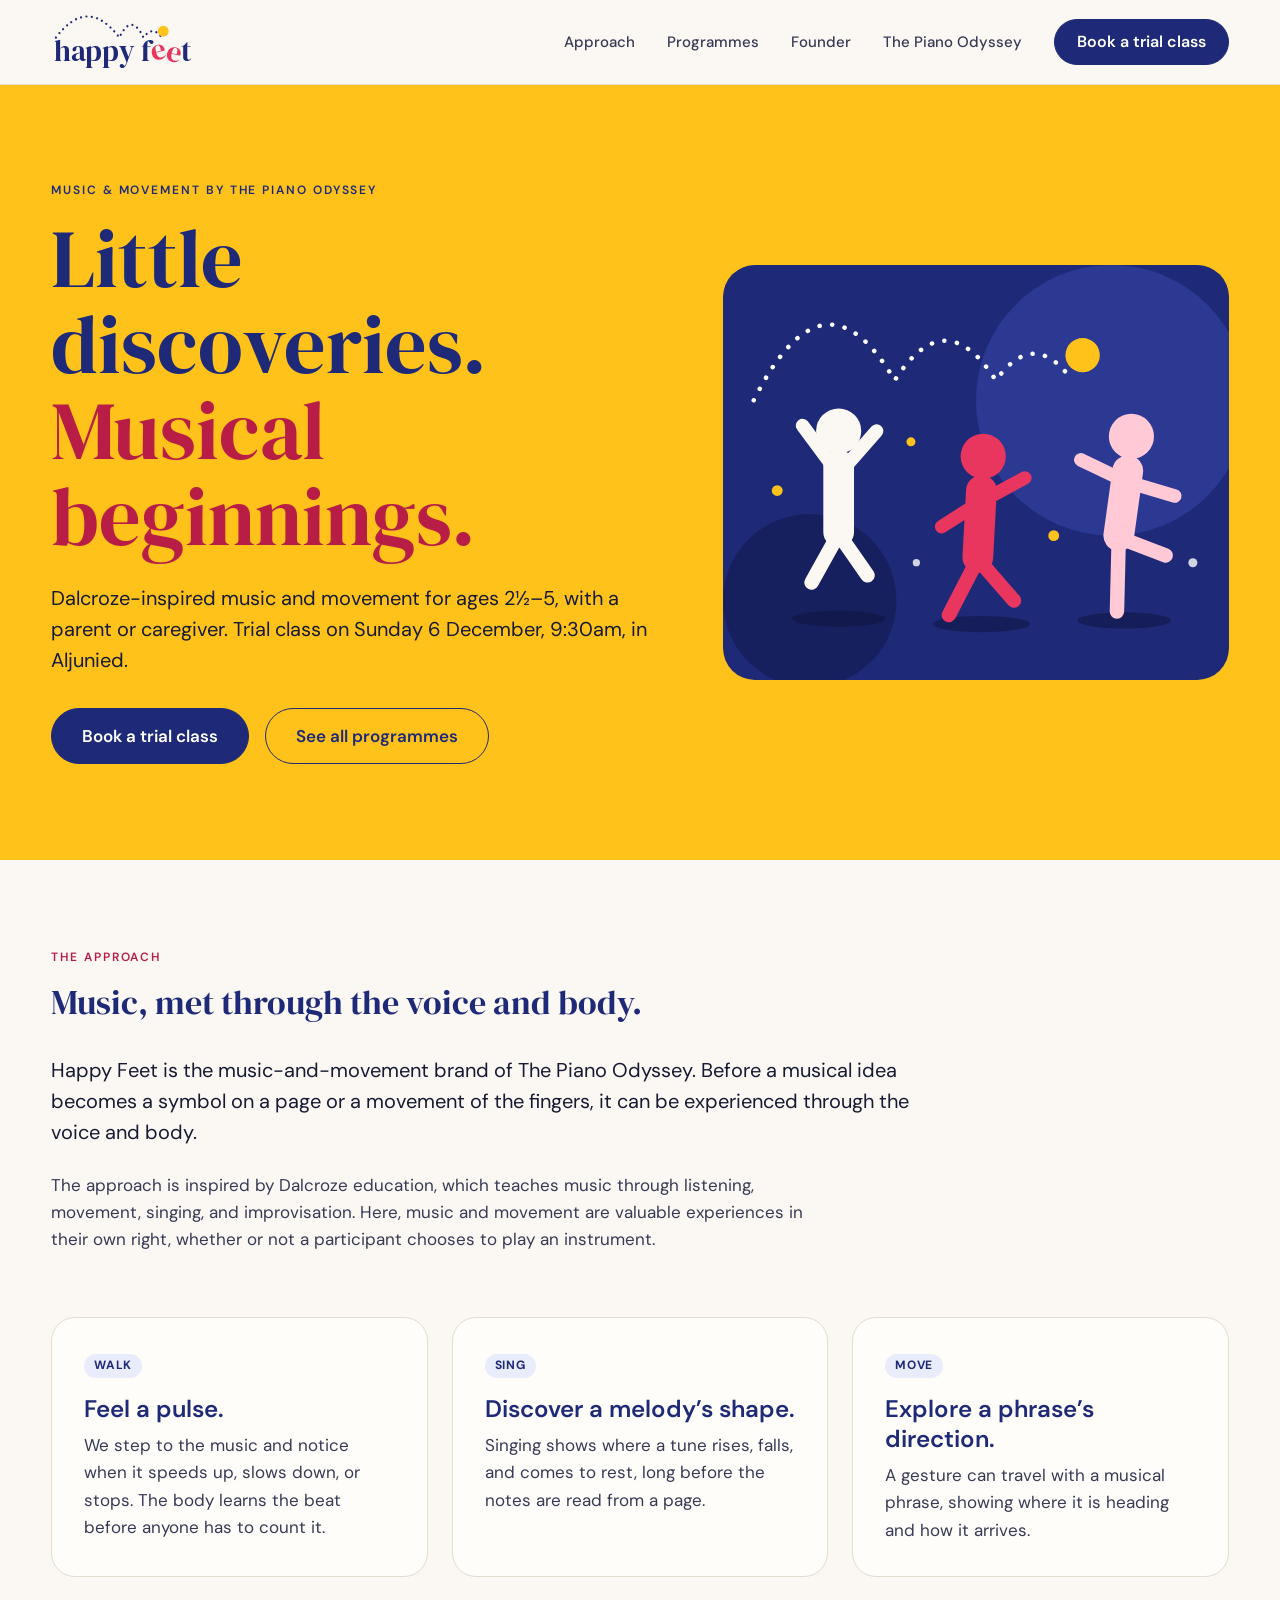
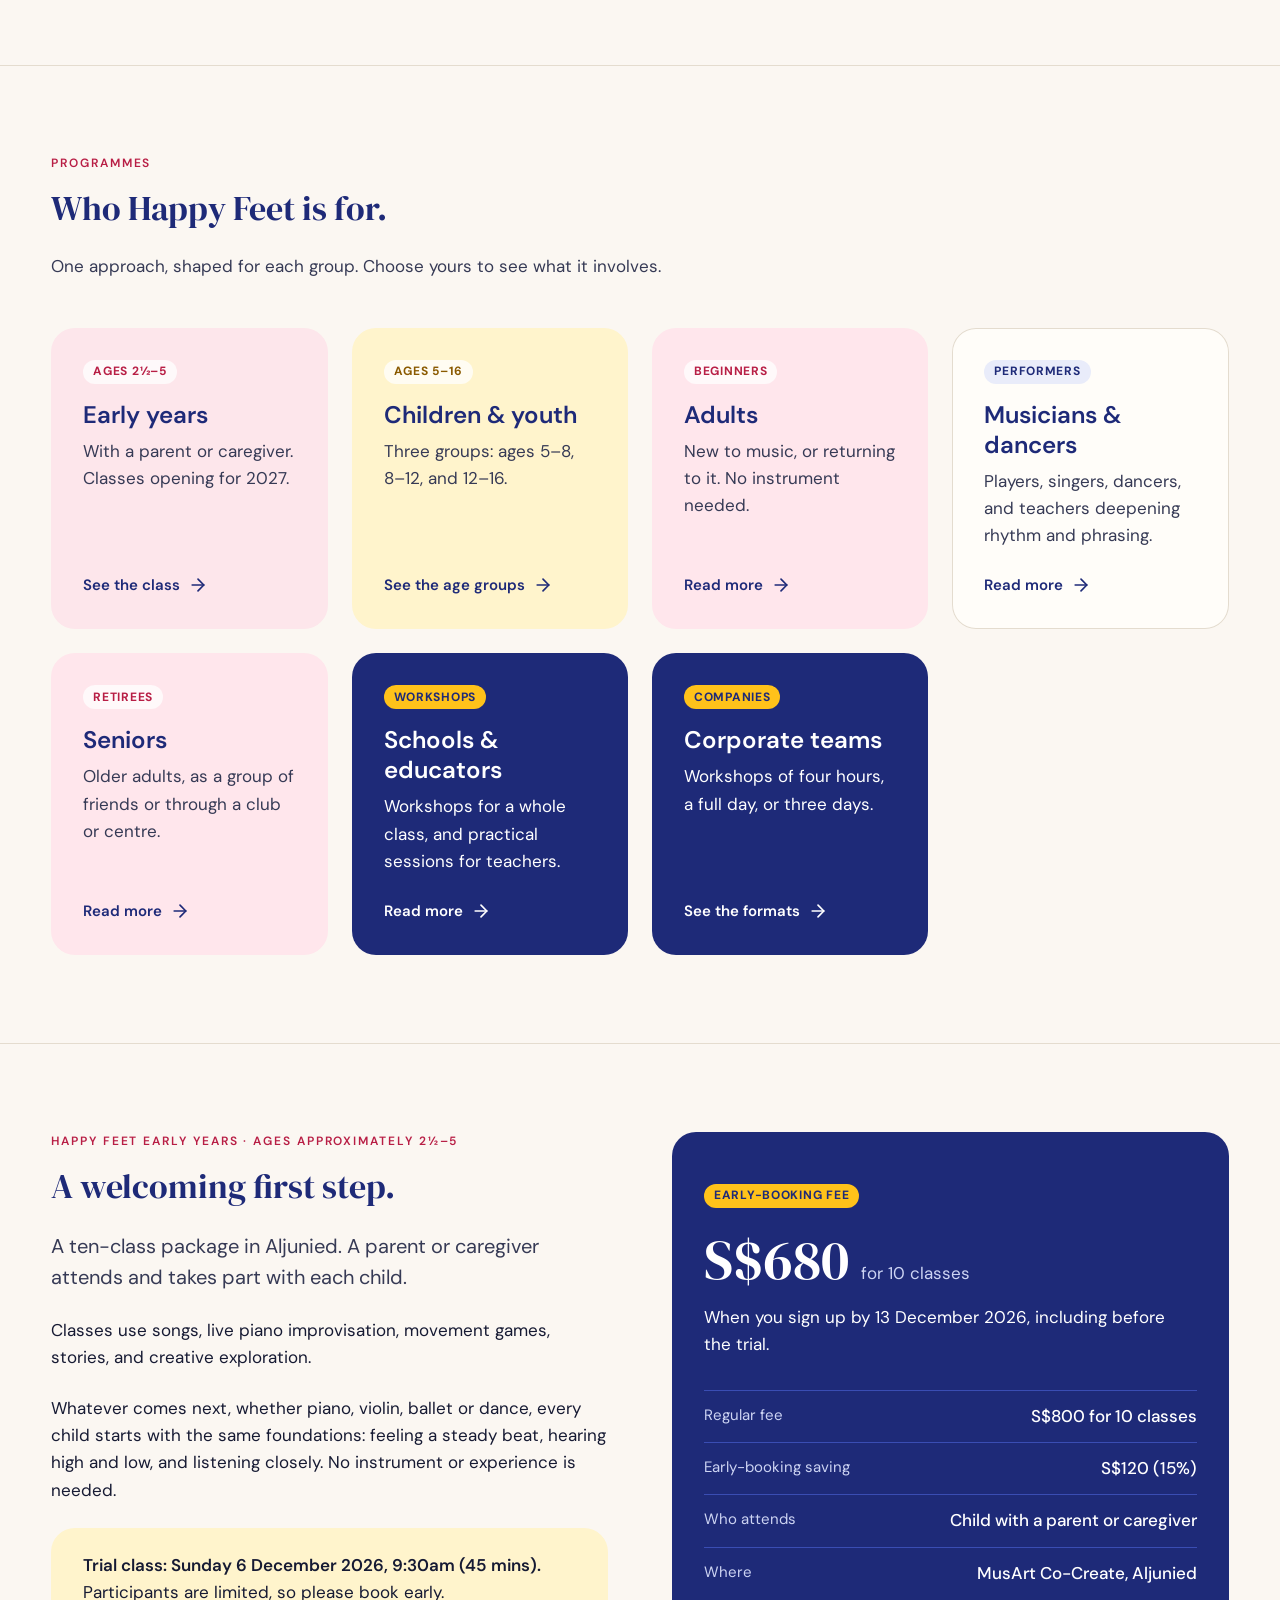
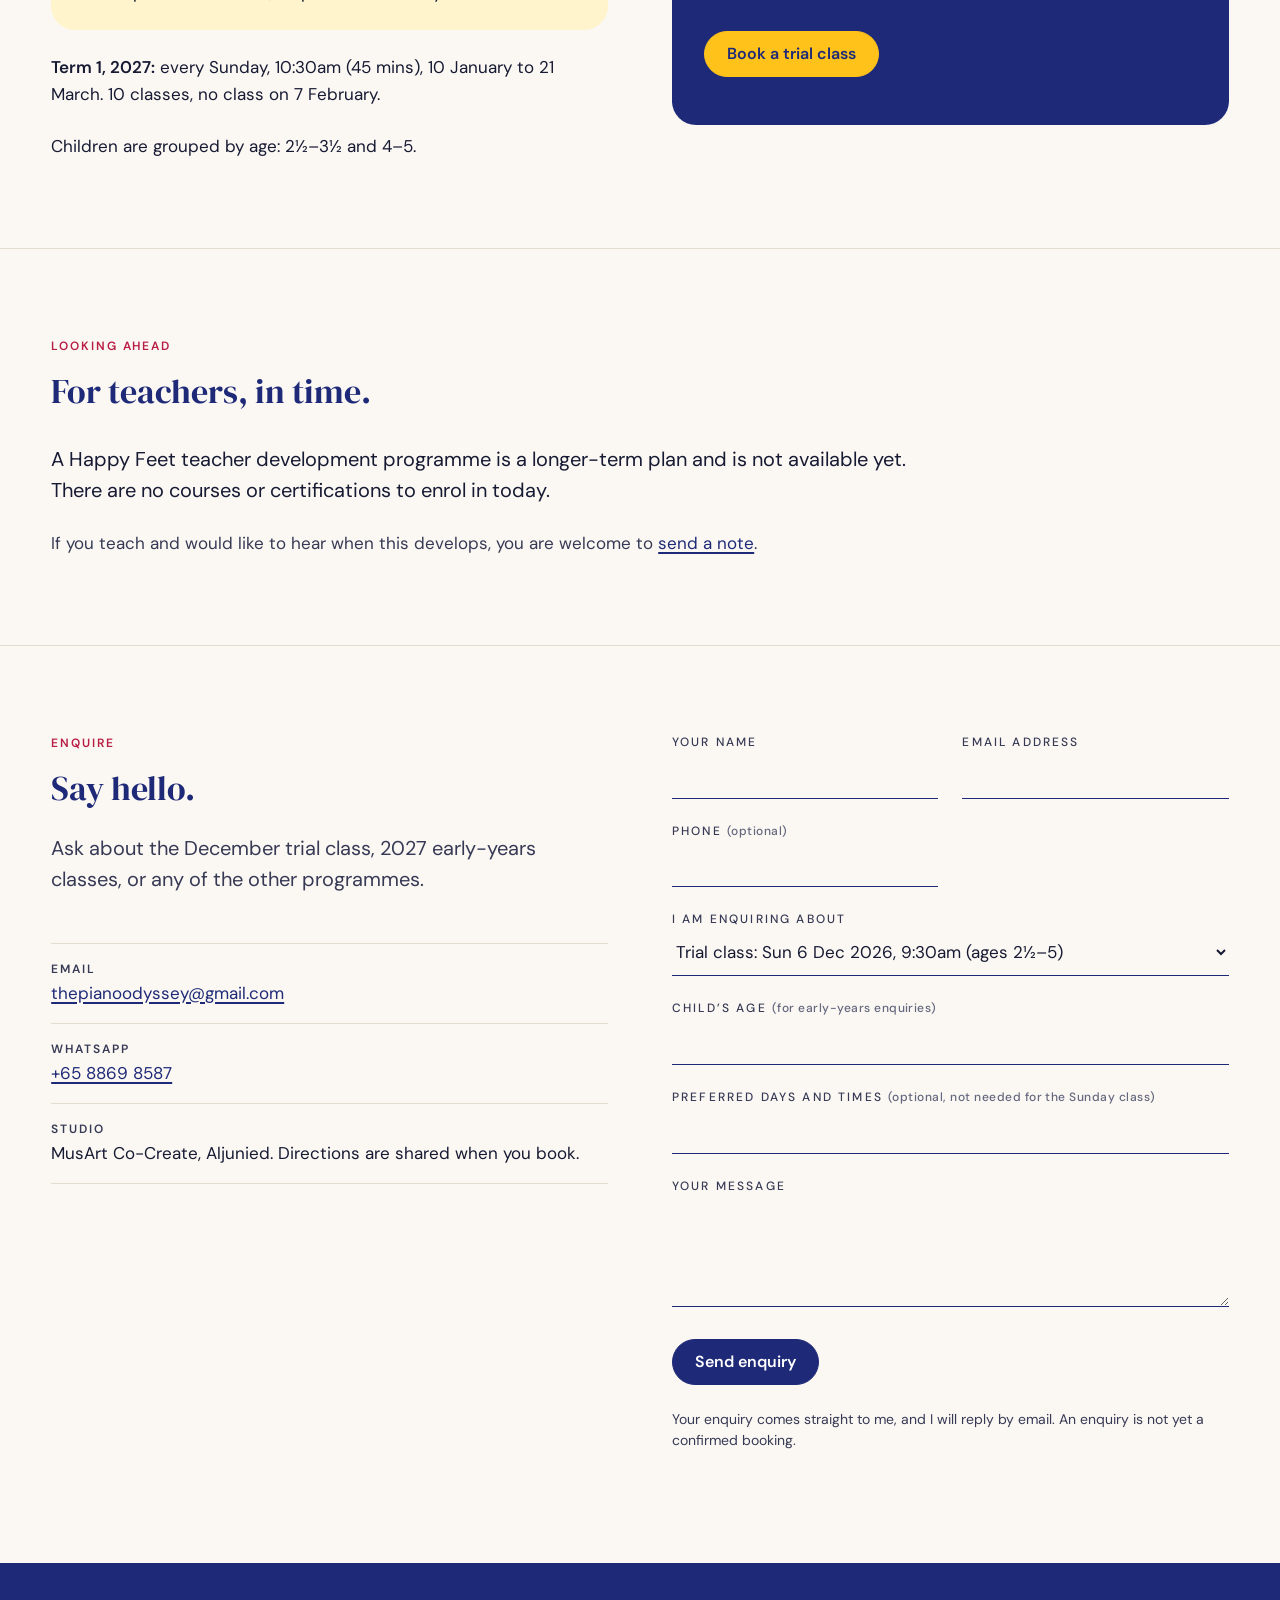
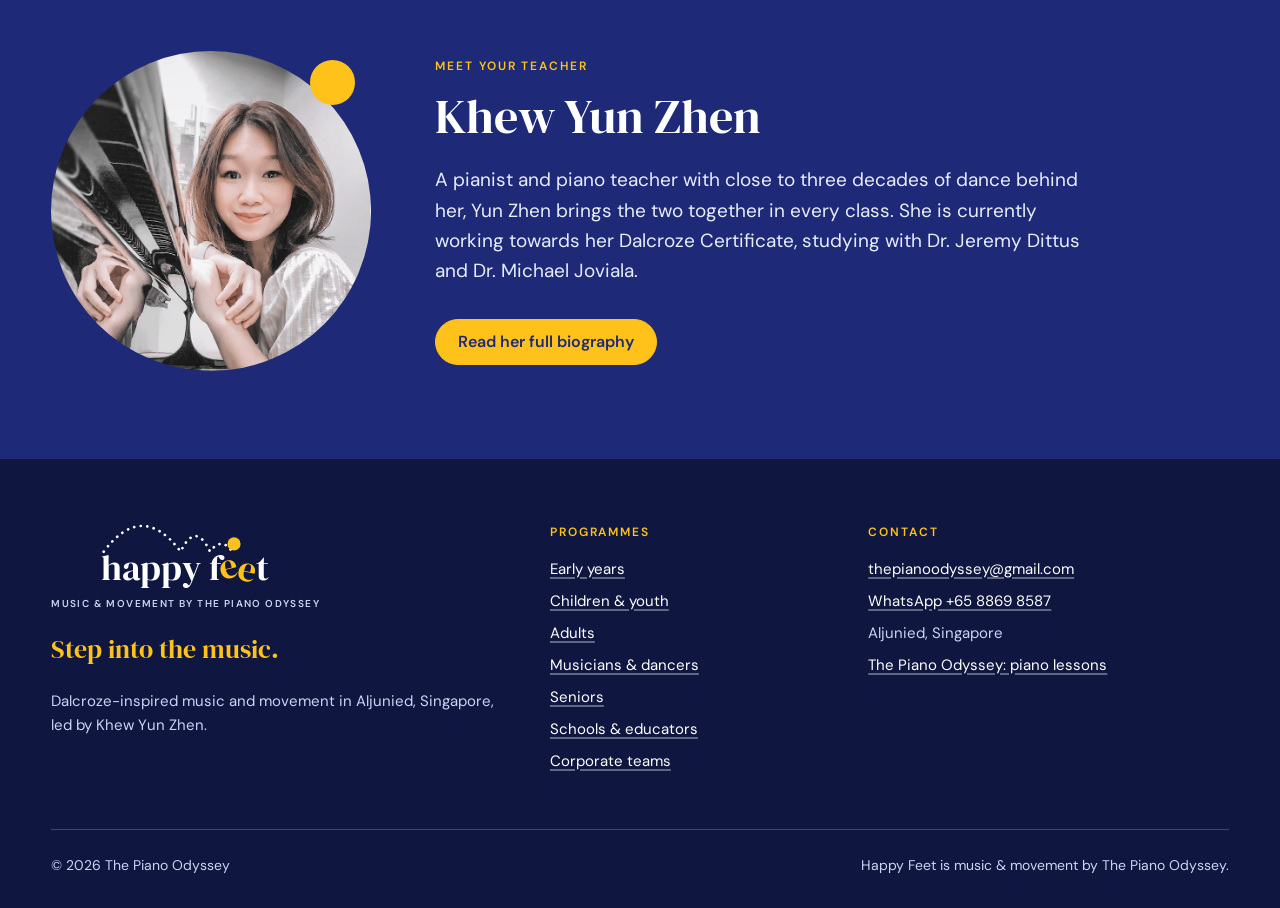
==== commit 102e80bc: "Happy Feet: separate trial and Term 1 options in the enquiry form Co-Authored-By: Claude Opus 5.5 <n" ====
--- a/happy-feet/index.html
+++ b/happy-feet/index.html
@@ -217,7 +217,9 @@
           <div class="field">
             <label for="hf-interest">I am enquiring about</label>
             <select id="hf-interest" name="interest" required>
-              <option>Trial class and early-years classes (ages 2½–5)</option>
+              <option>Trial class: Sun 6 Dec 2026, 9:30am (ages 2½–5)</option>
+              <option>Term 1 2027: Sundays 10:30am (ages 2½–5)</option>
+              <option>Both the trial and Term 1</option>
               <option>Children and youth (ages 5–16)</option>
               <option>Adults</option>
               <option>Musicians and dancers</option>
@@ -233,7 +235,7 @@
             <input id="hf-child" name="child_age" type="text">
           </div>
           <div class="field">
-            <label for="hf-times">Preferred days and times <span class="hint">(optional)</span></label>
+            <label for="hf-times">Preferred days and times <span class="hint">(optional, not needed for the Sunday class)</span></label>
             <input id="hf-times" name="preferred_times" type="text">
           </div>
           <div class="field">
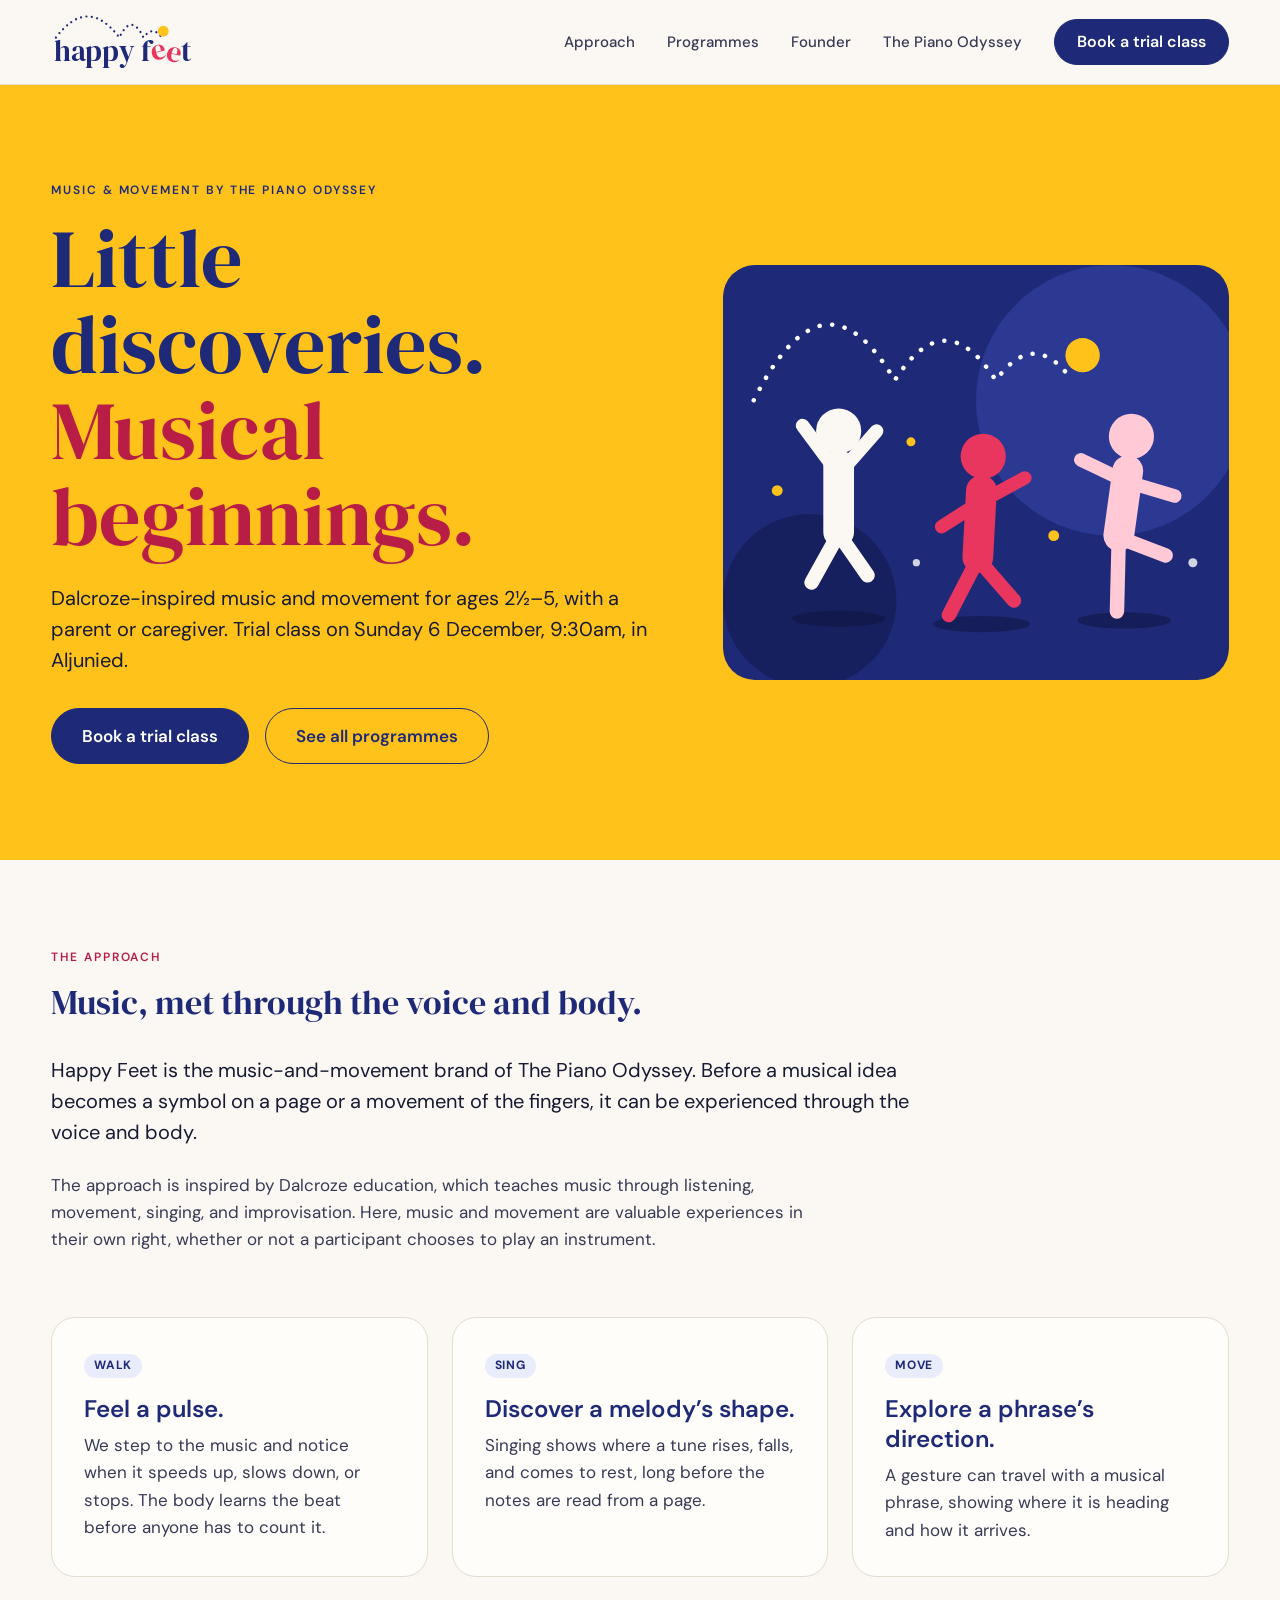
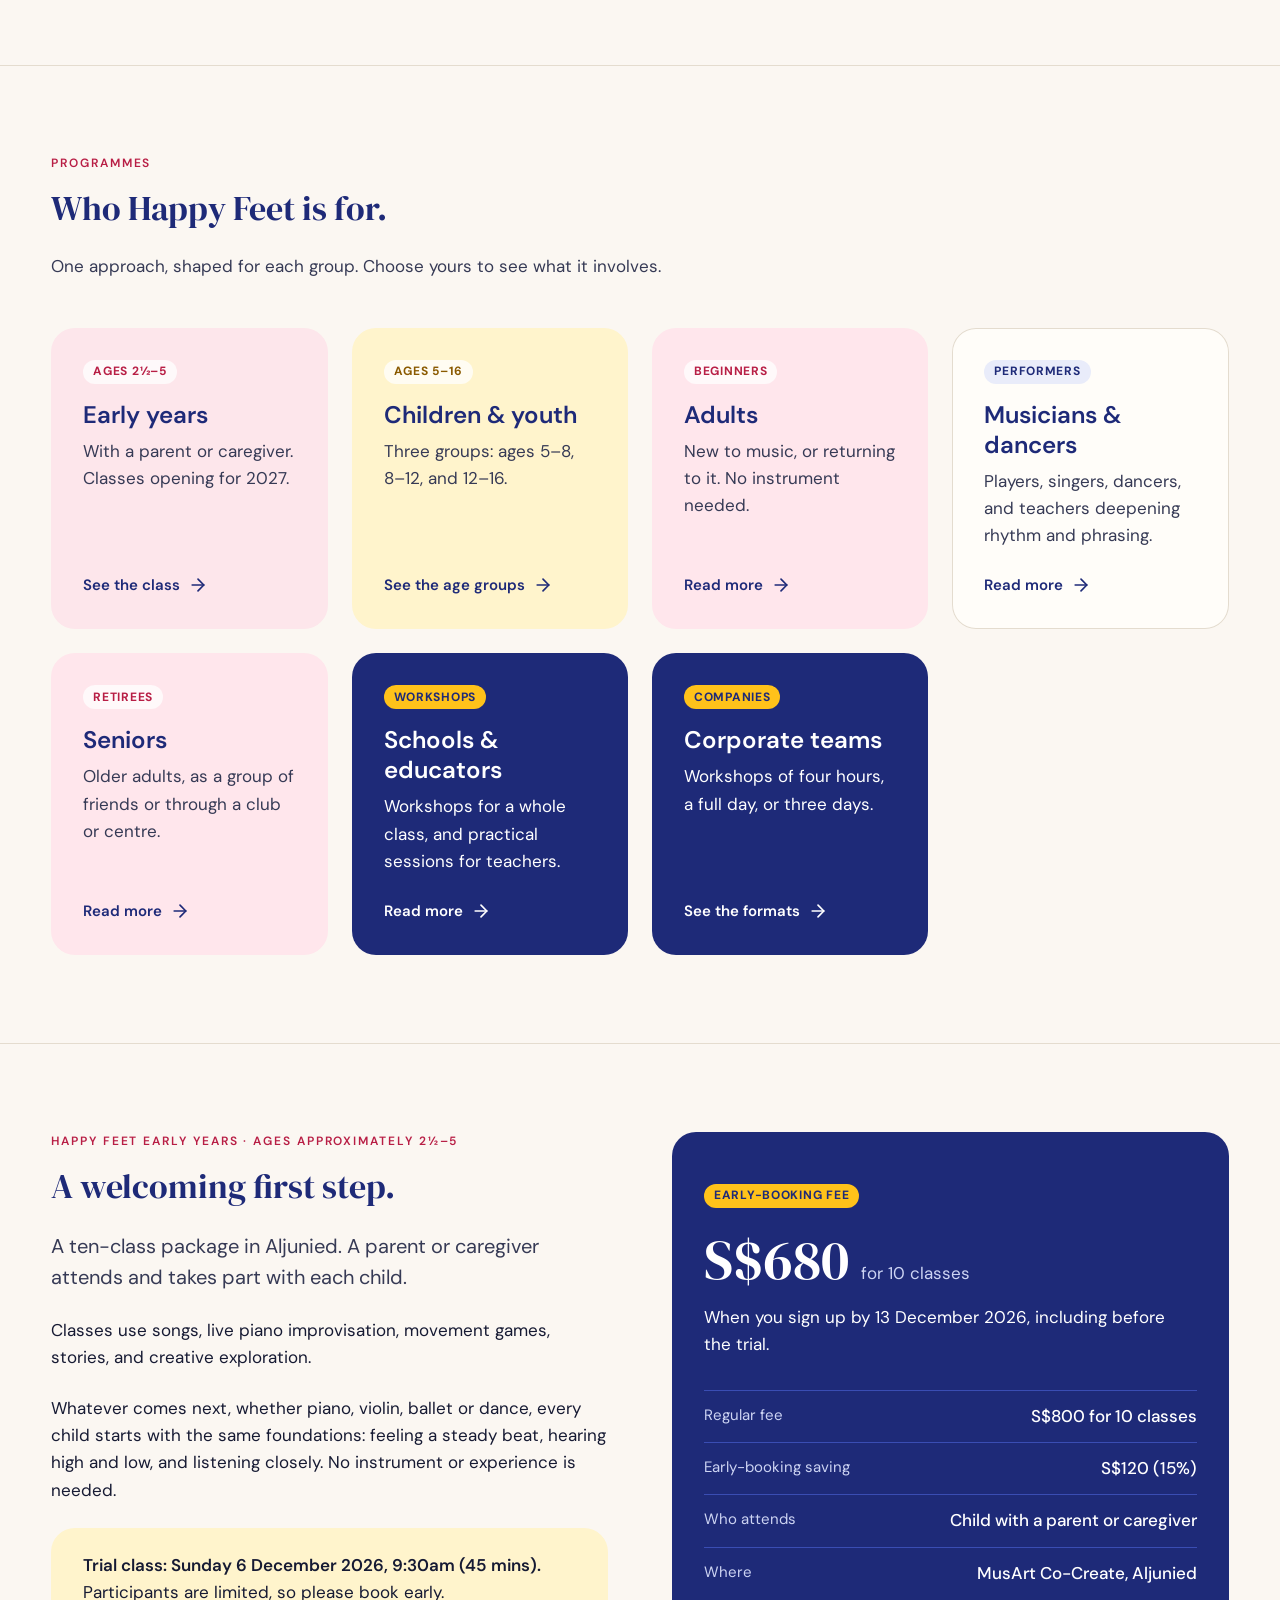
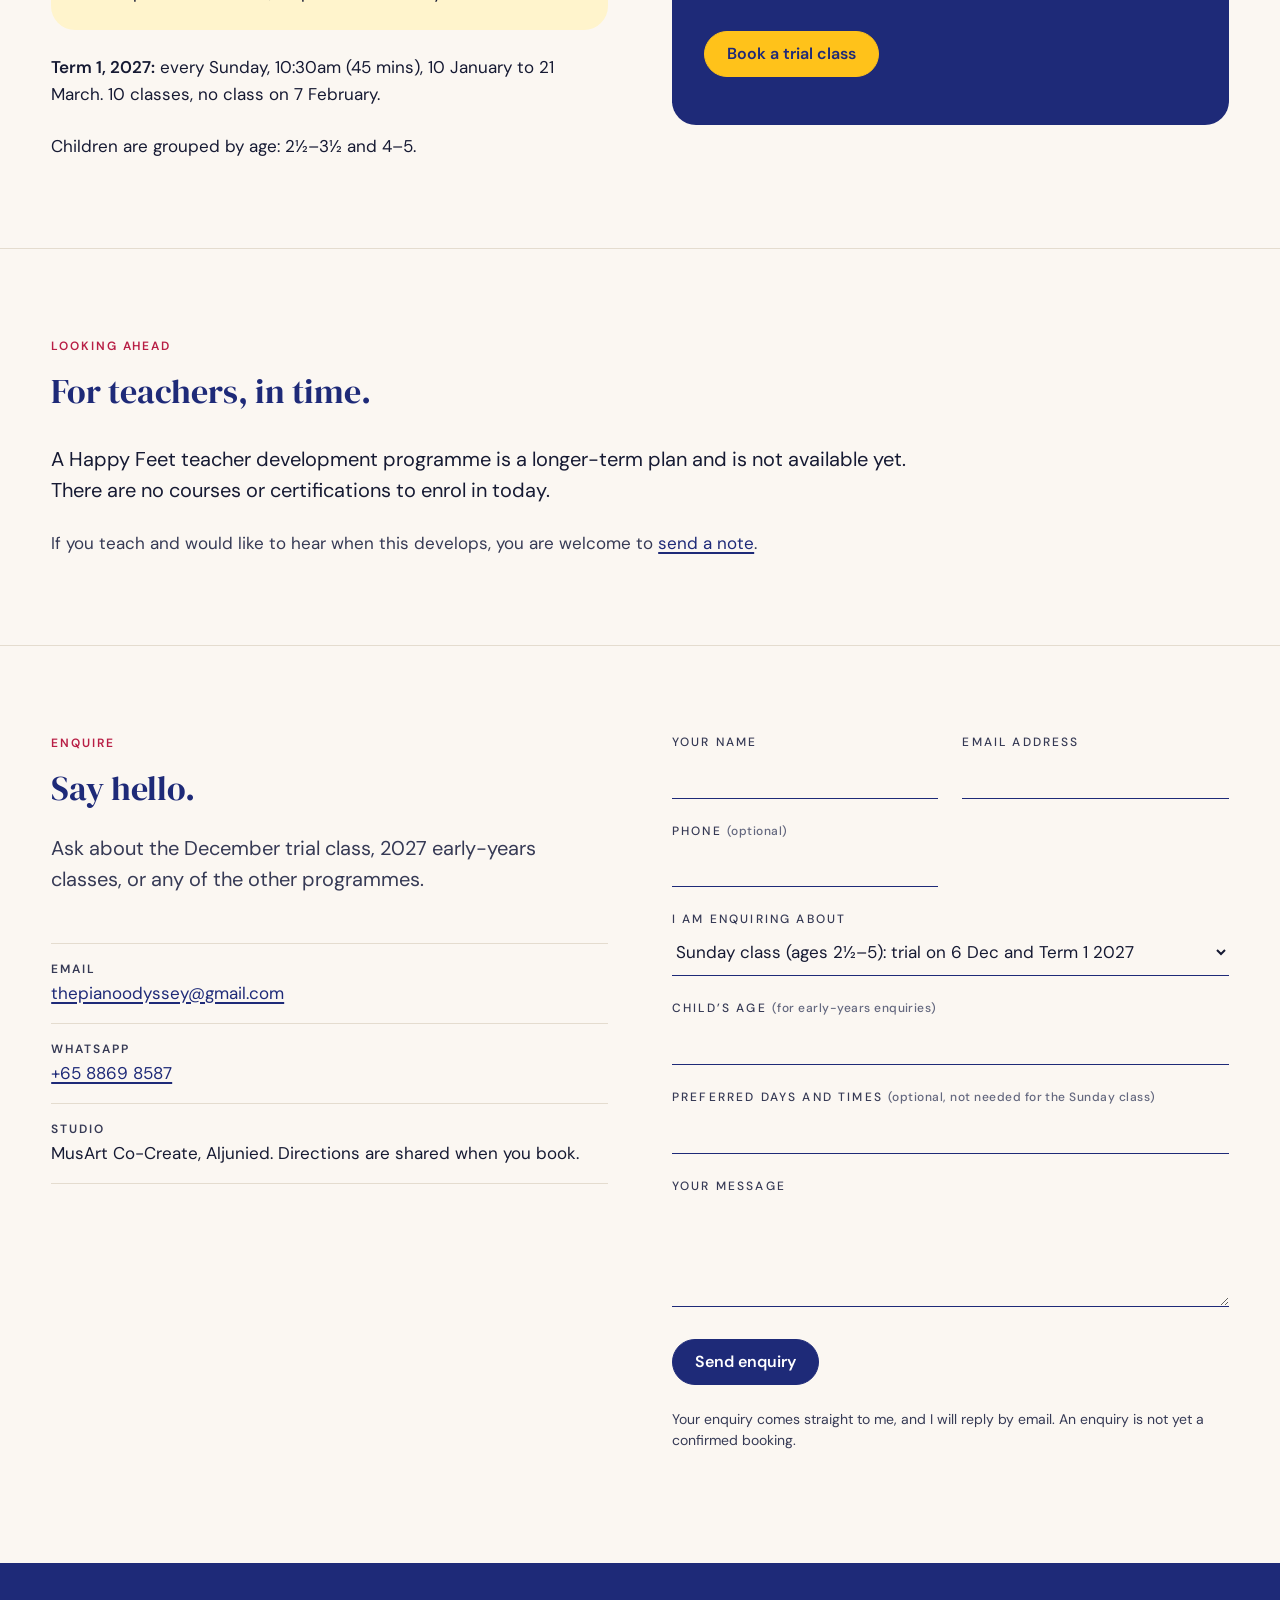
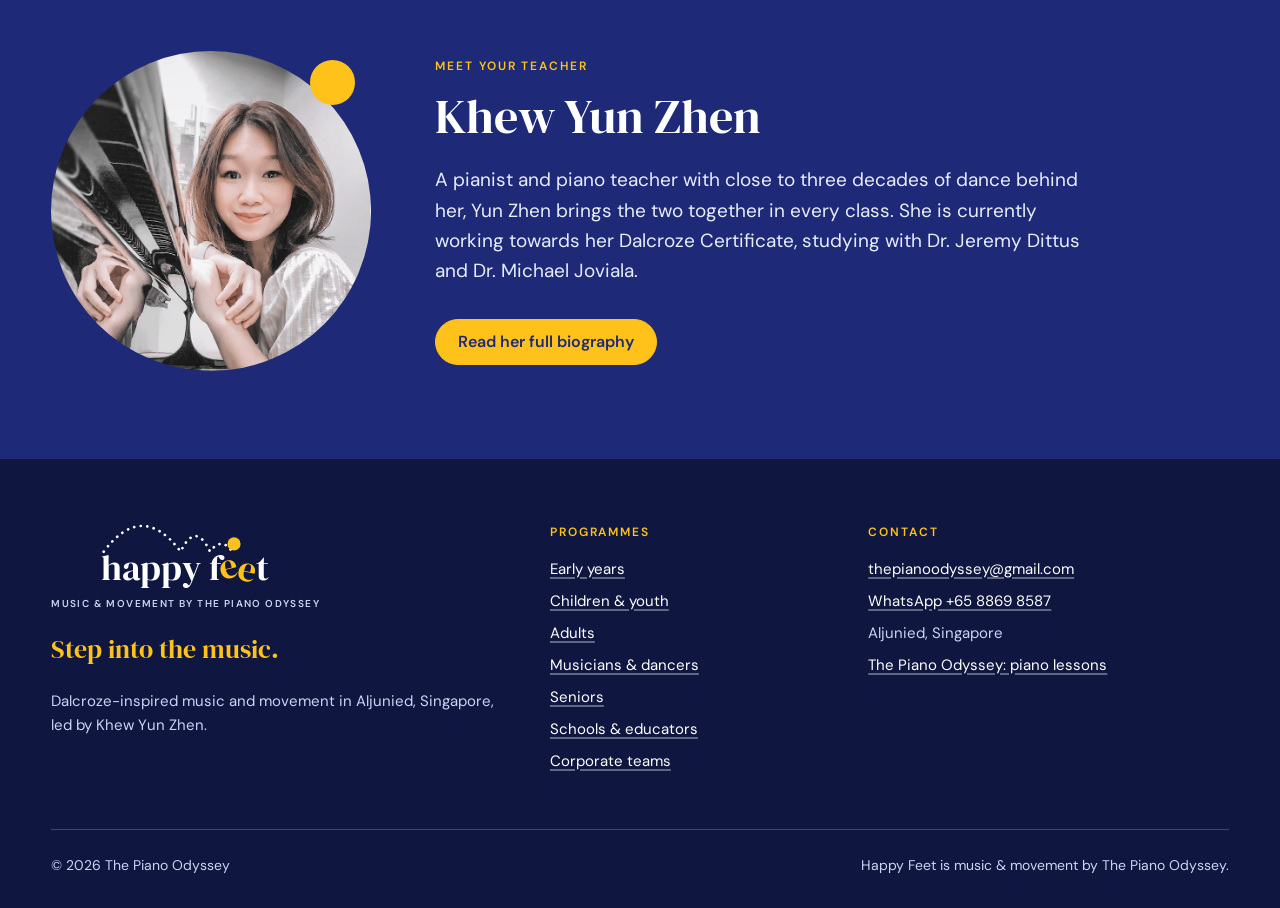
==== commit 37229b5e: "Happy Feet: one enquiry option for the Sunday class Co-Authored-By: Claude Opus 5.5 <noreply@anthrop" ====
--- a/happy-feet/index.html
+++ b/happy-feet/index.html
@@ -217,9 +217,7 @@
           <div class="field">
             <label for="hf-interest">I am enquiring about</label>
             <select id="hf-interest" name="interest" required>
-              <option>Trial class: Sun 6 Dec 2026, 9:30am (ages 2½–5)</option>
-              <option>Term 1 2027: Sundays 10:30am (ages 2½–5)</option>
-              <option>Both the trial and Term 1</option>
+              <option>Sunday class (ages 2½–5): trial on 6 Dec and Term 1 2027</option>
               <option>Children and youth (ages 5–16)</option>
               <option>Adults</option>
               <option>Musicians and dancers</option>
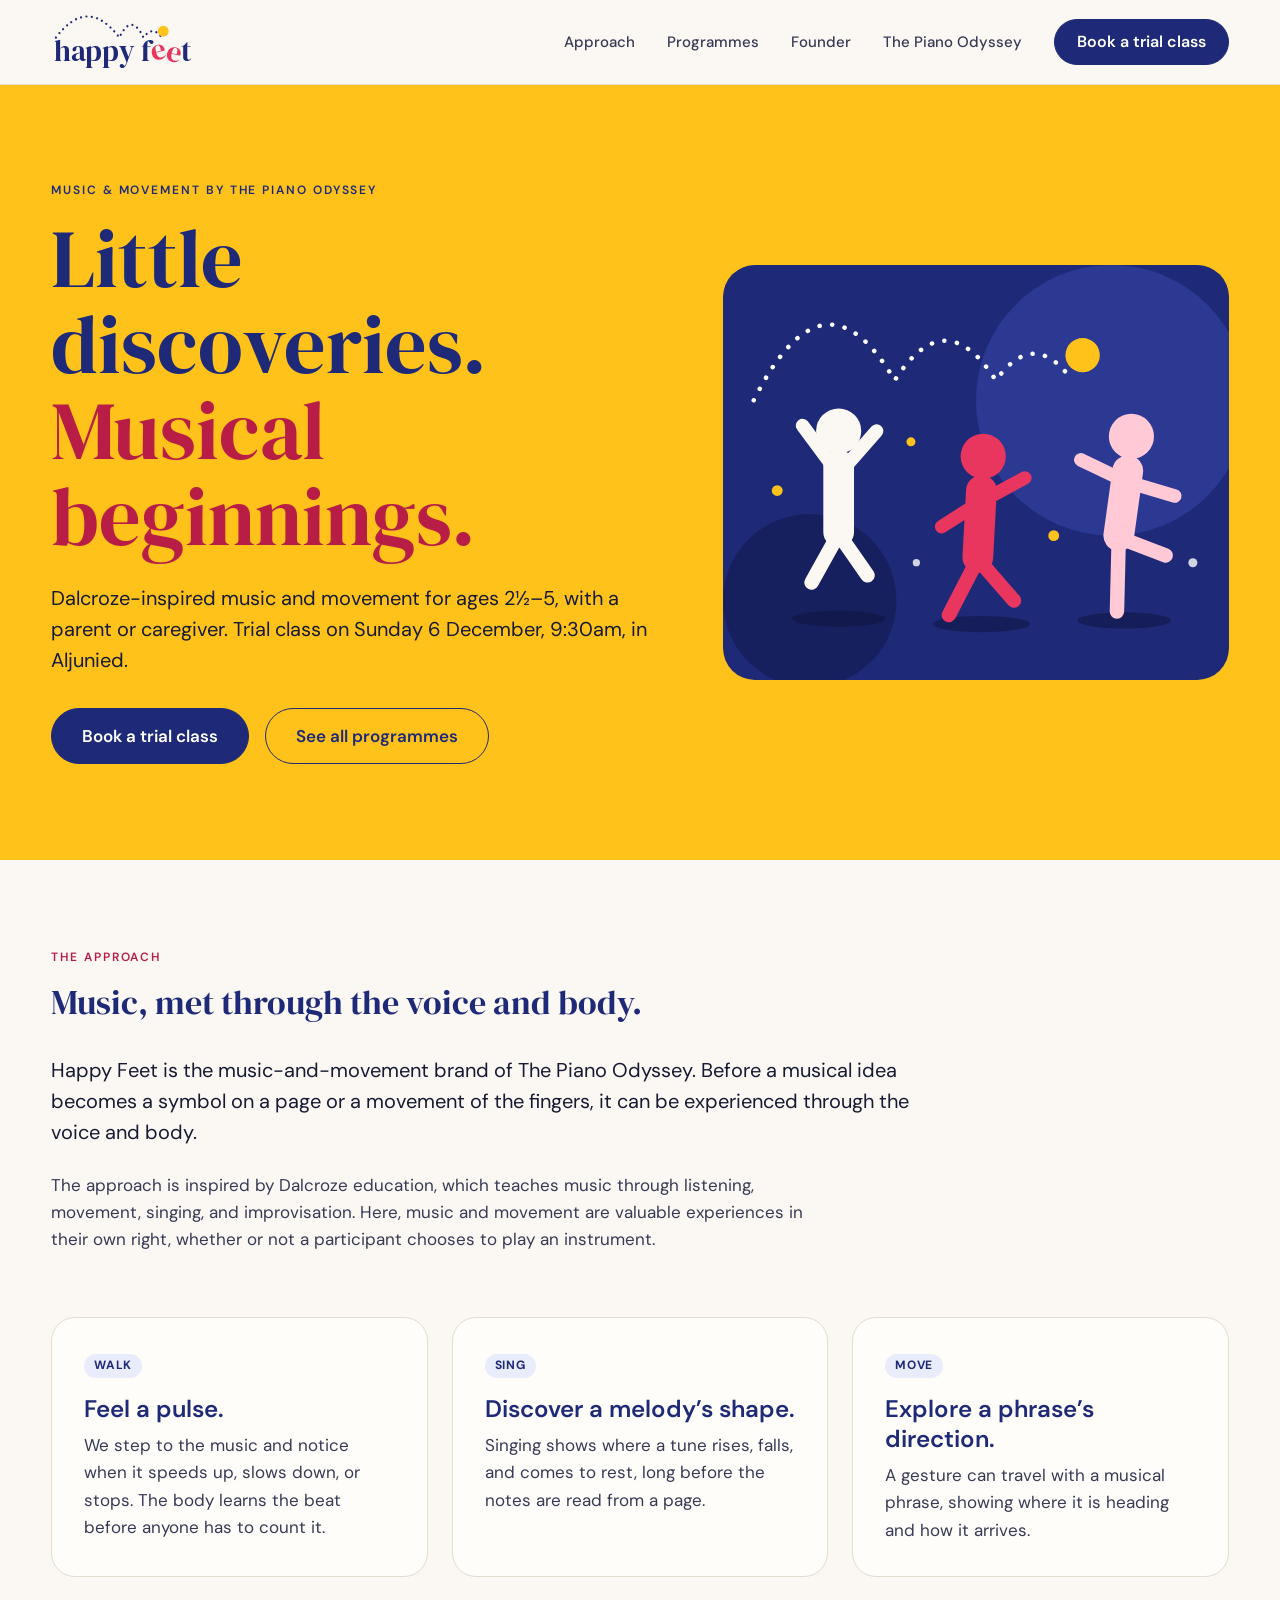
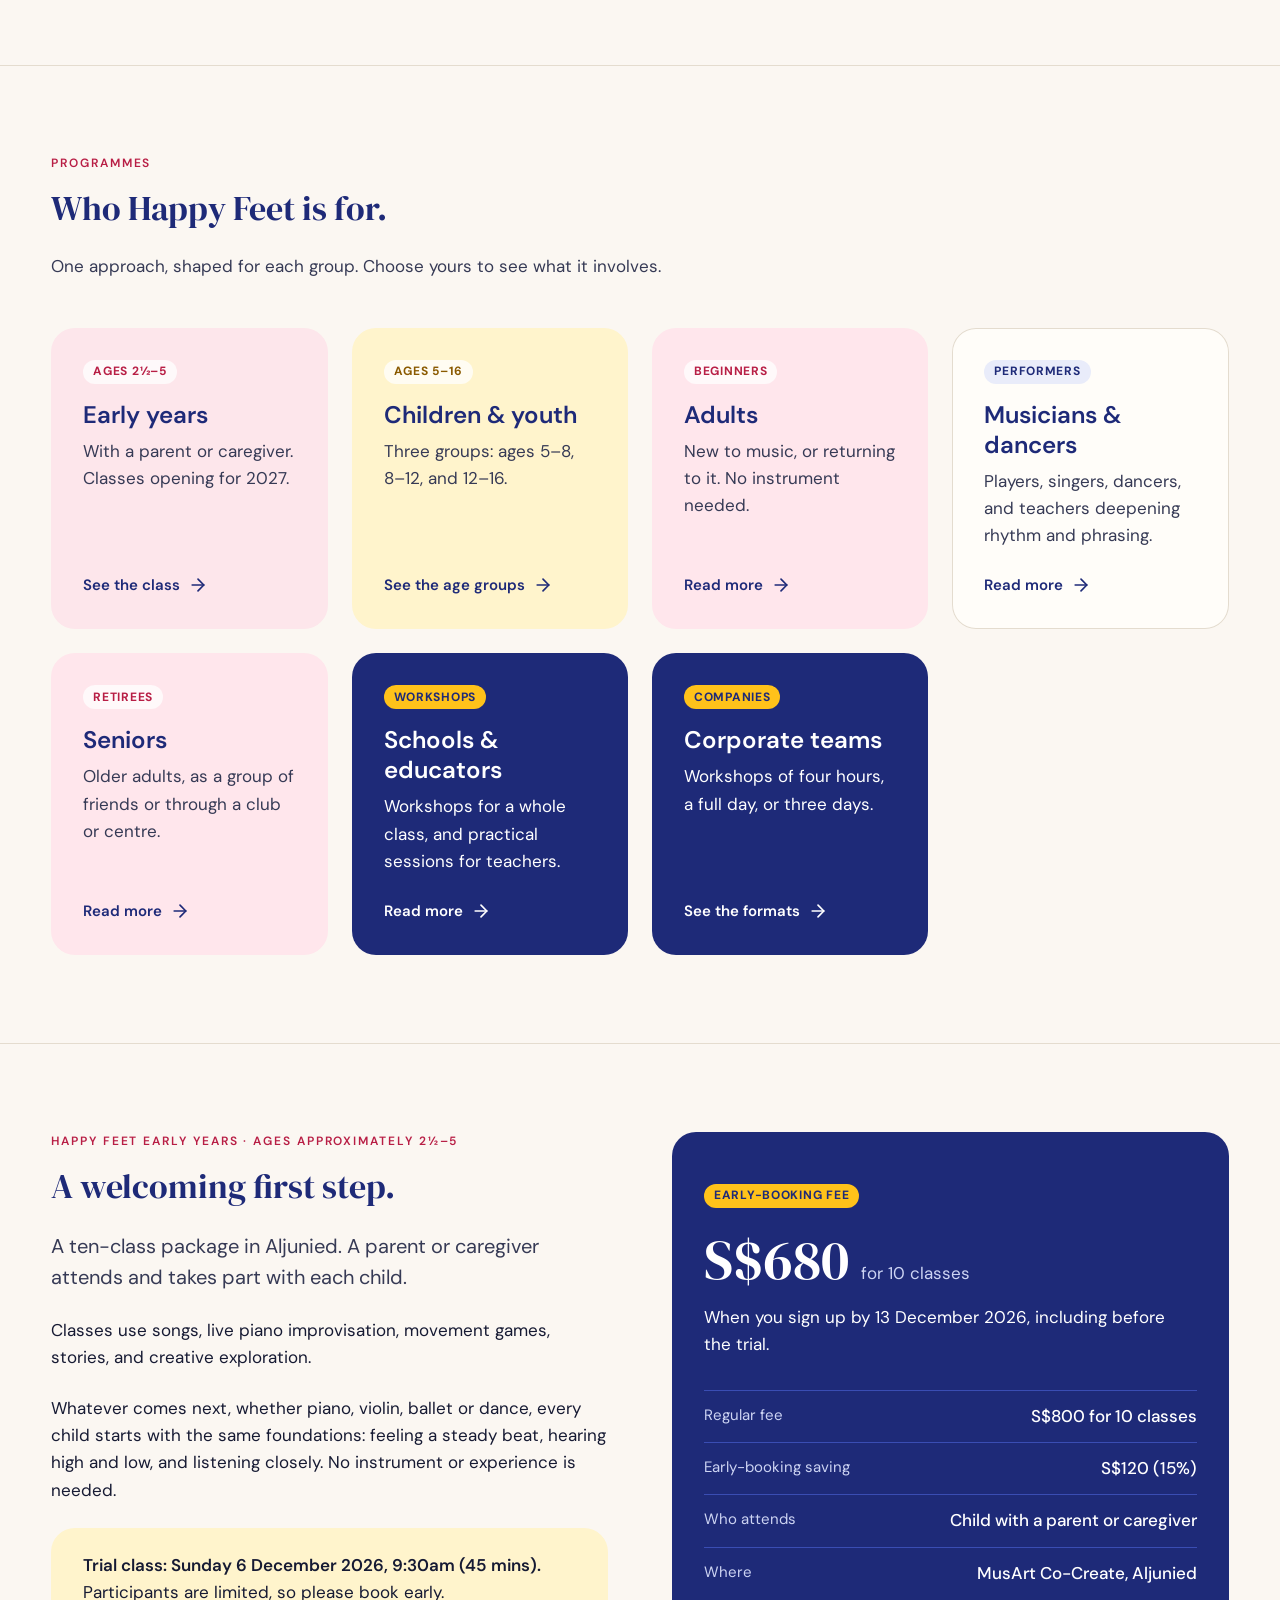
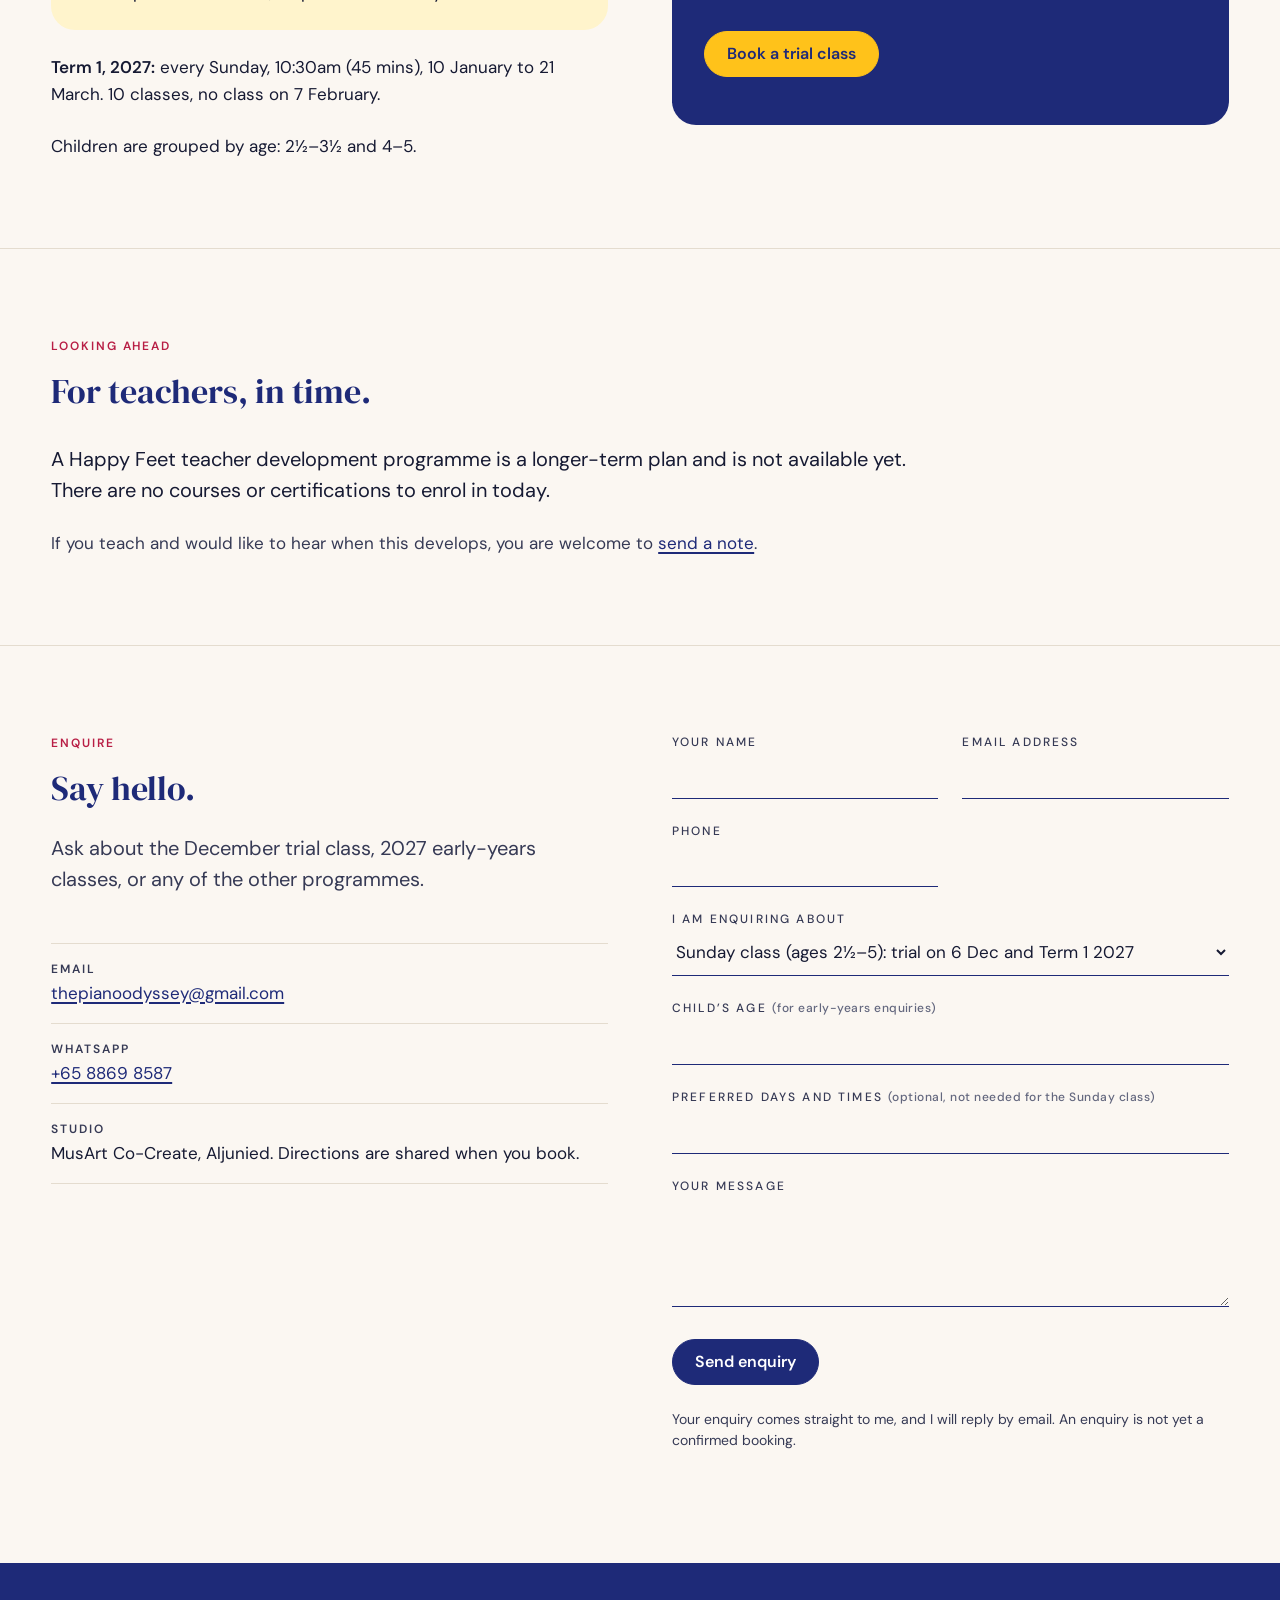
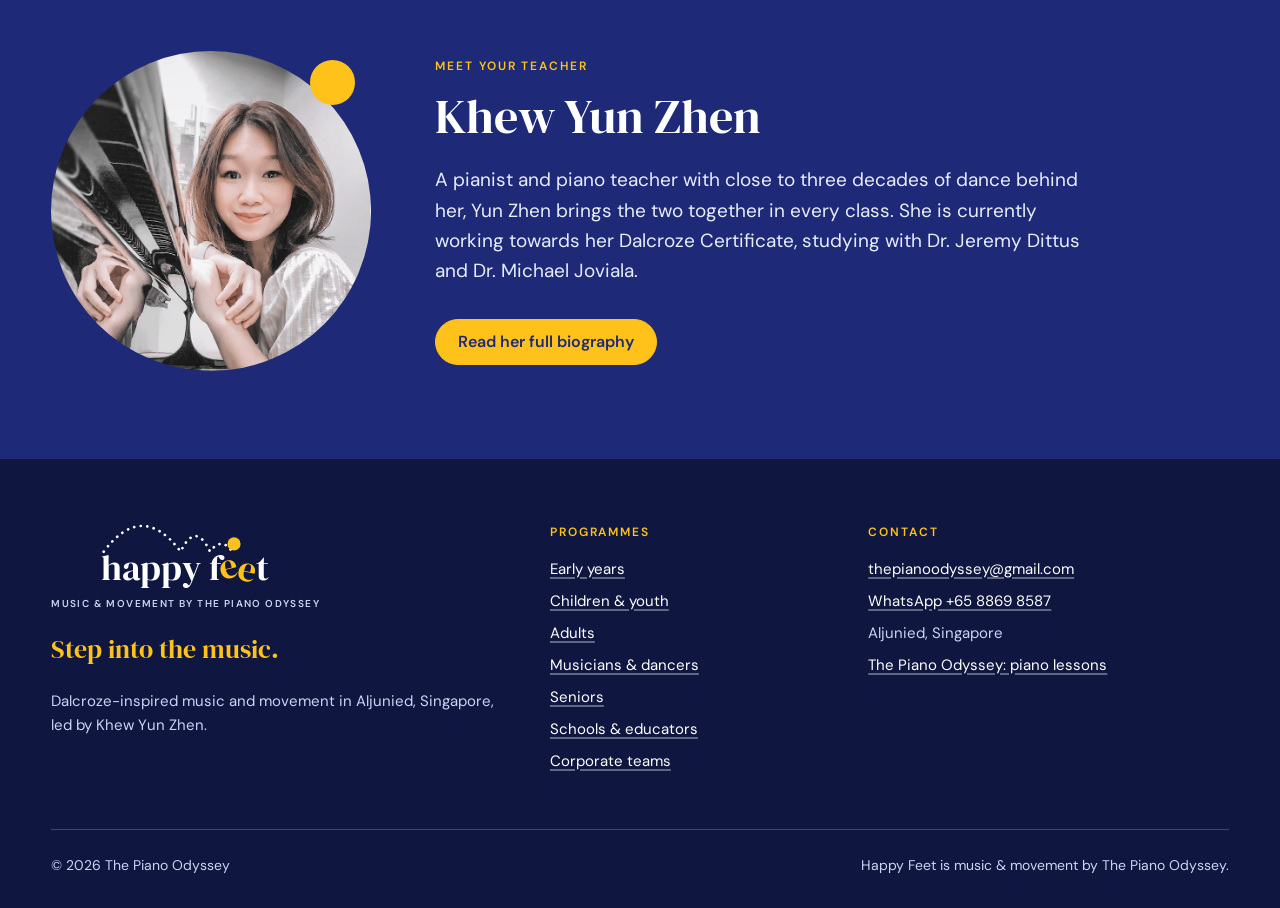
==== commit e93cc8d6: "Happy Feet: phone number required on the home-page enquiry form Co-Authored-By: Claude Opus 5.5 <nor" ====
--- a/happy-feet/index.html
+++ b/happy-feet/index.html
@@ -210,8 +210,8 @@
             <input id="hf-email" name="email" type="email" autocomplete="email" required>
           </div>
             <div class="field">
-              <label for="hf-phone">Phone <span class="hint">(optional)</span></label>
-              <input id="hf-phone" name="phone" type="tel" autocomplete="tel">
+              <label for="hf-phone">Phone</label>
+              <input id="hf-phone" name="phone" type="tel" autocomplete="tel" required>
             </div>
           </div>
           <div class="field">
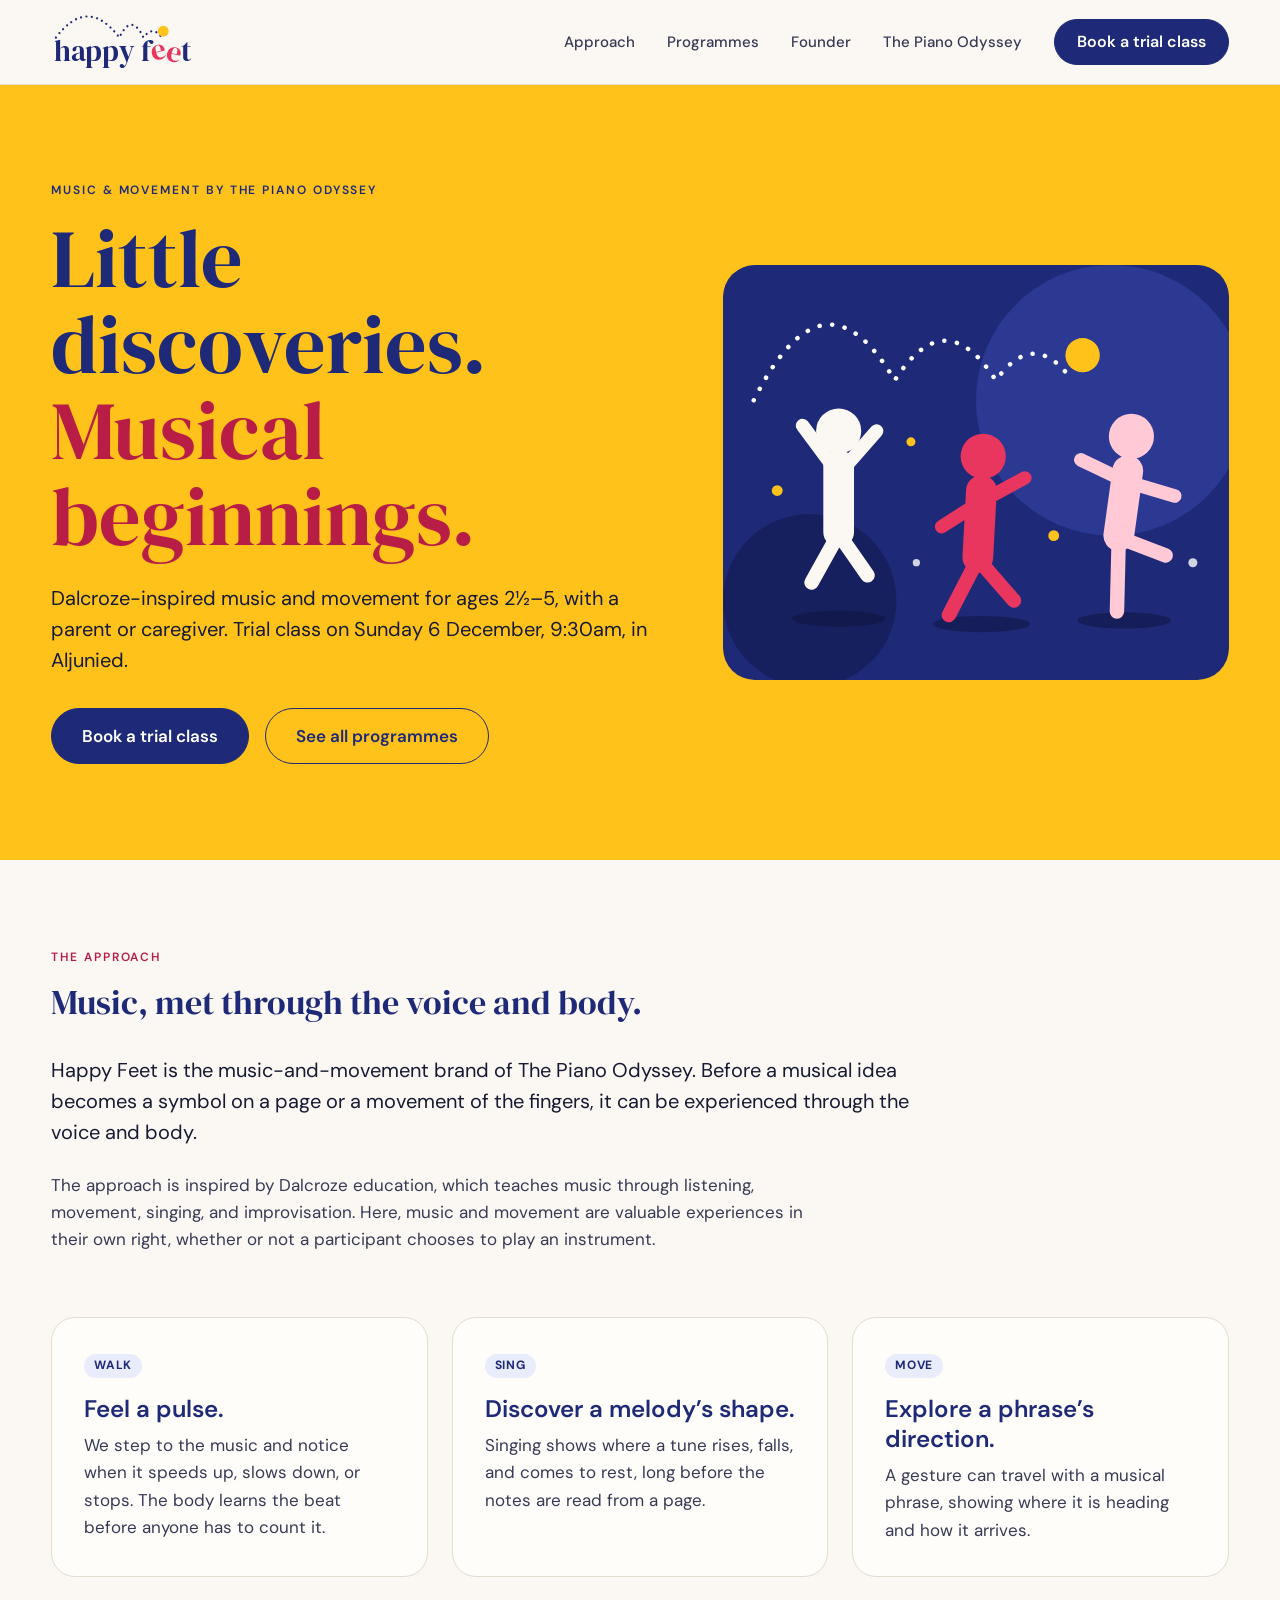
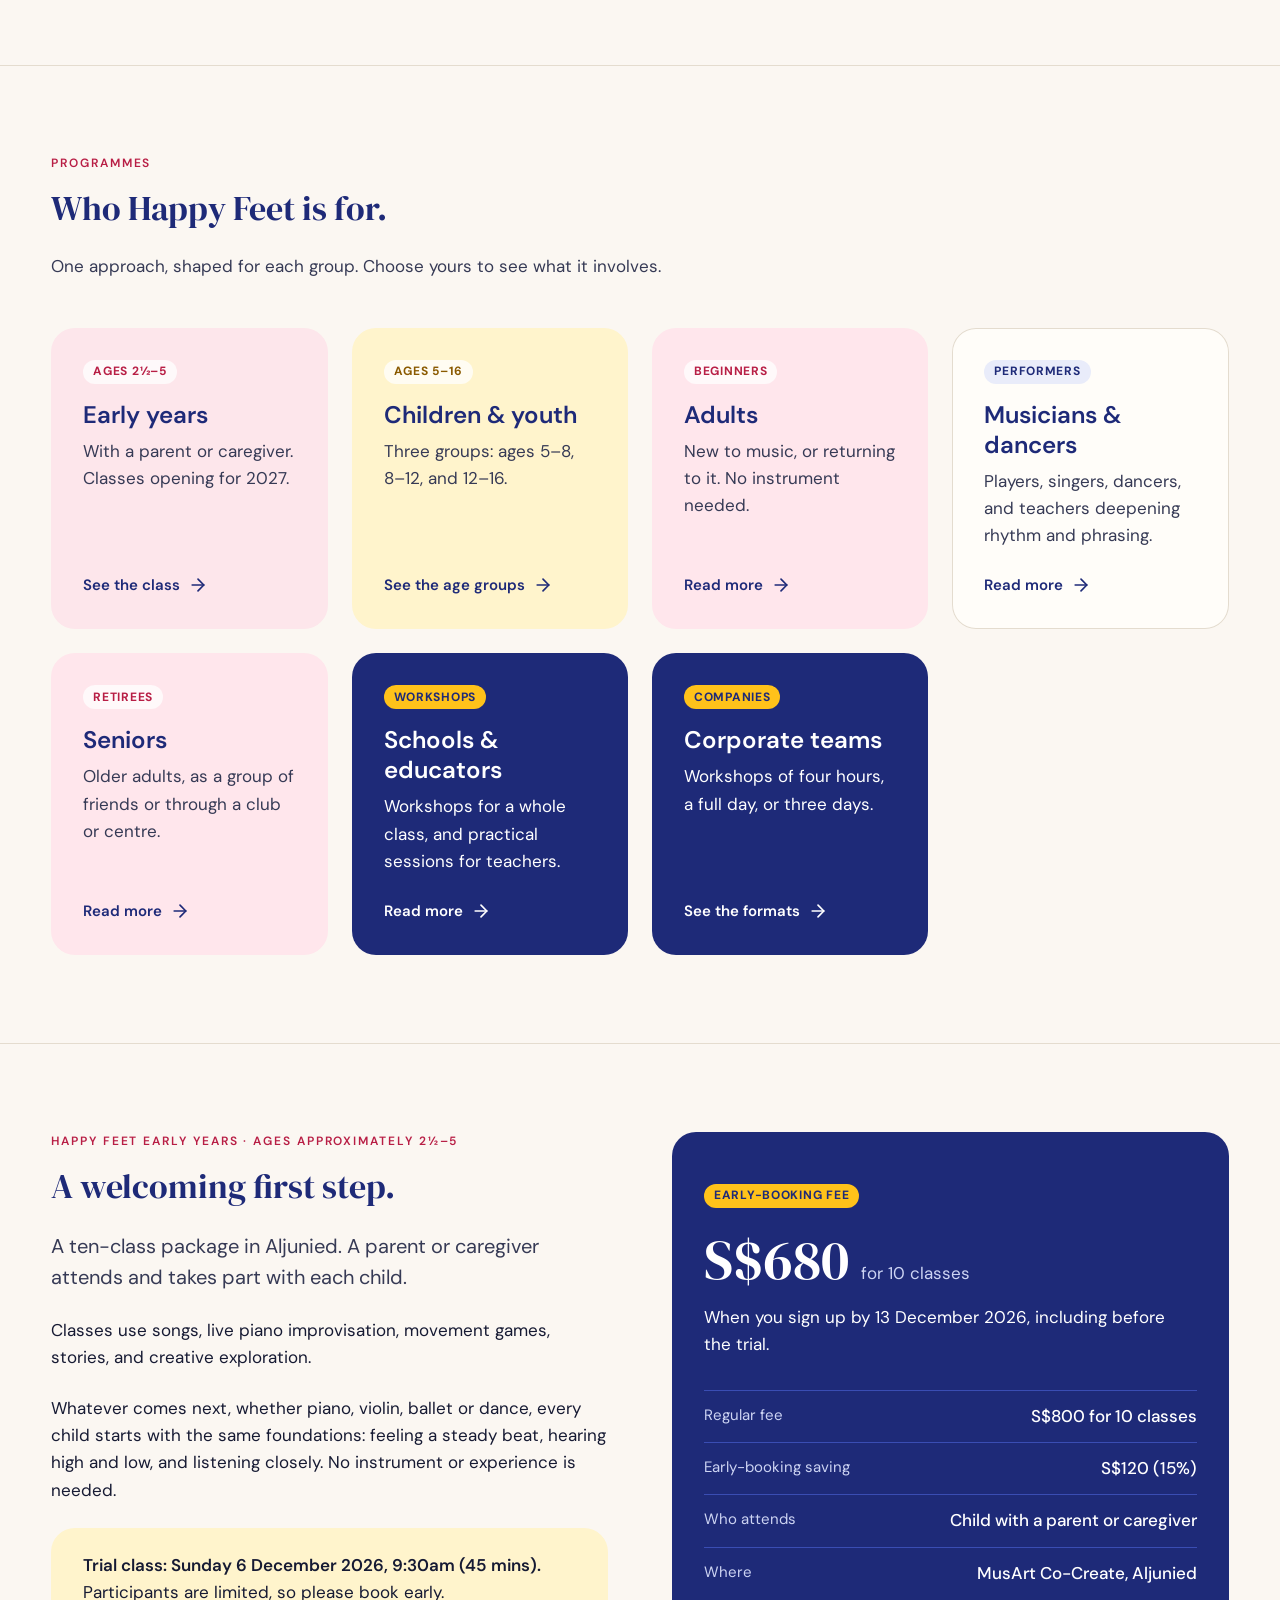
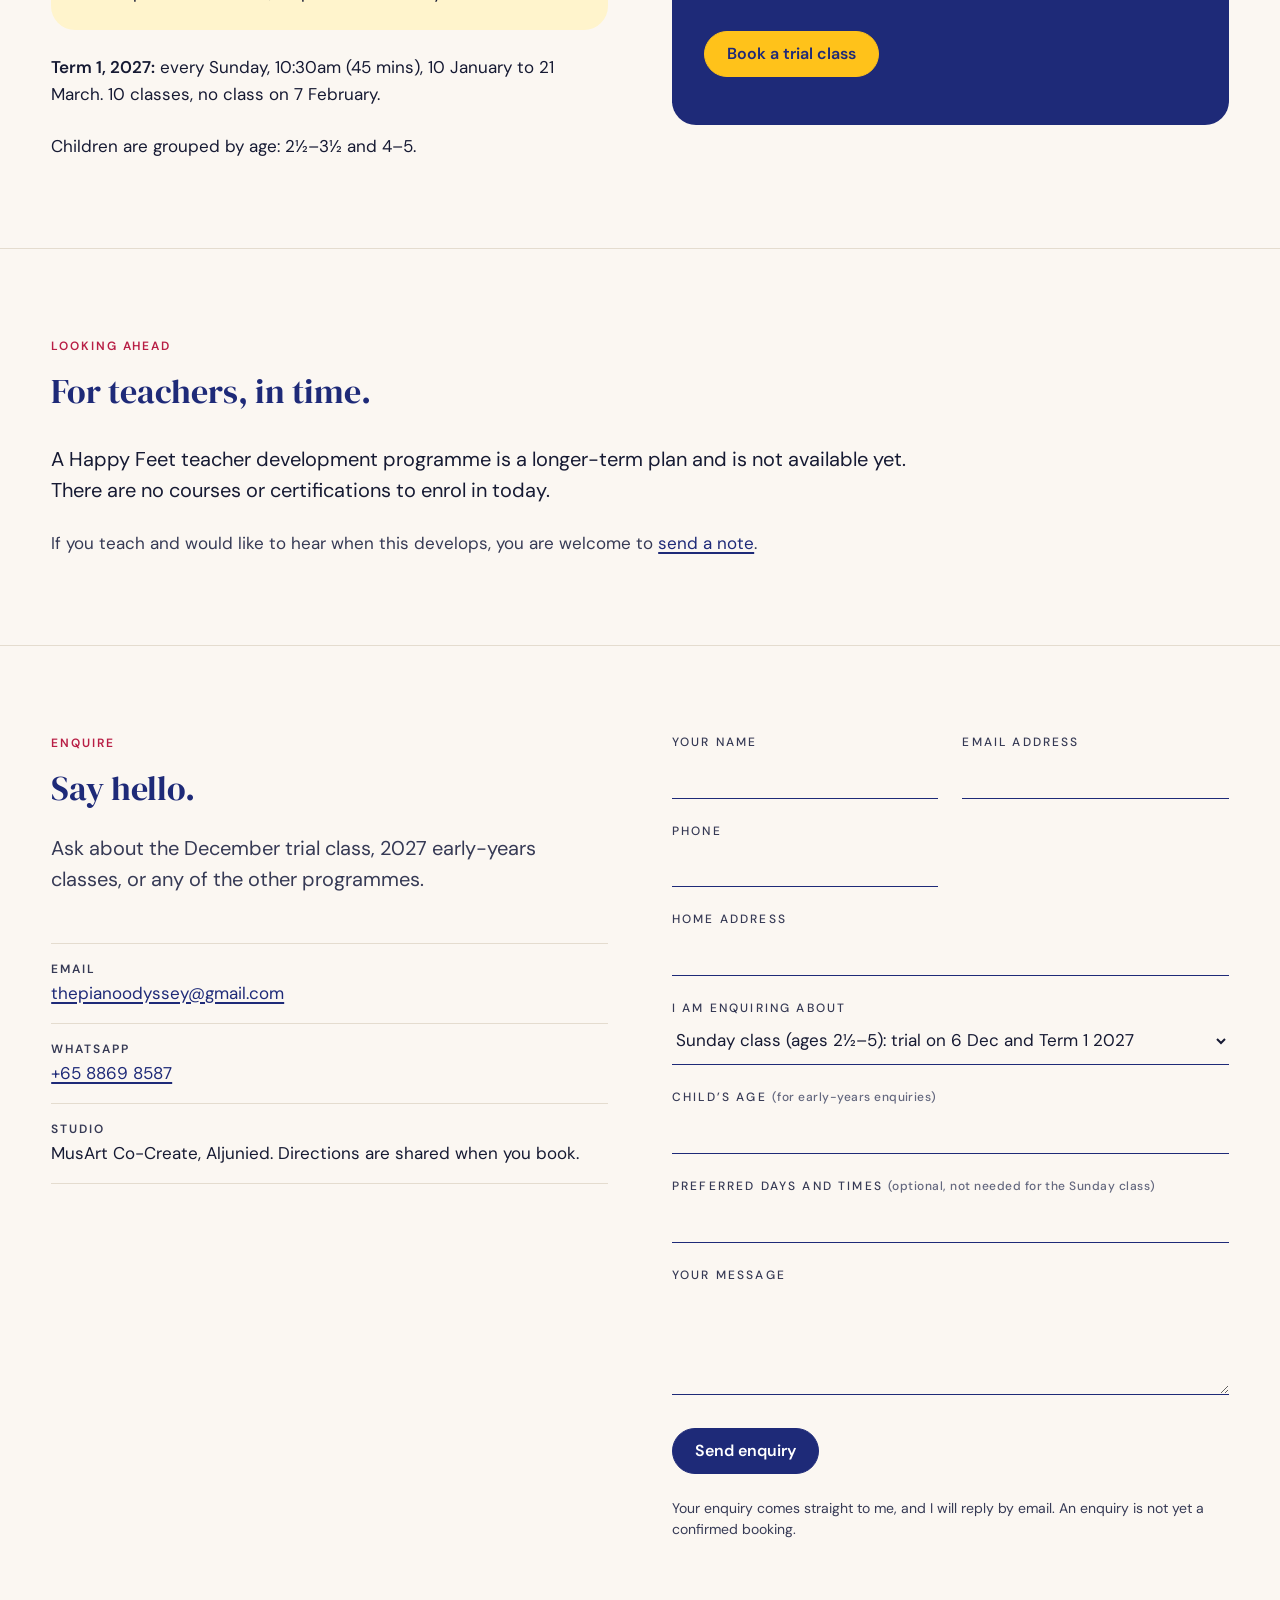
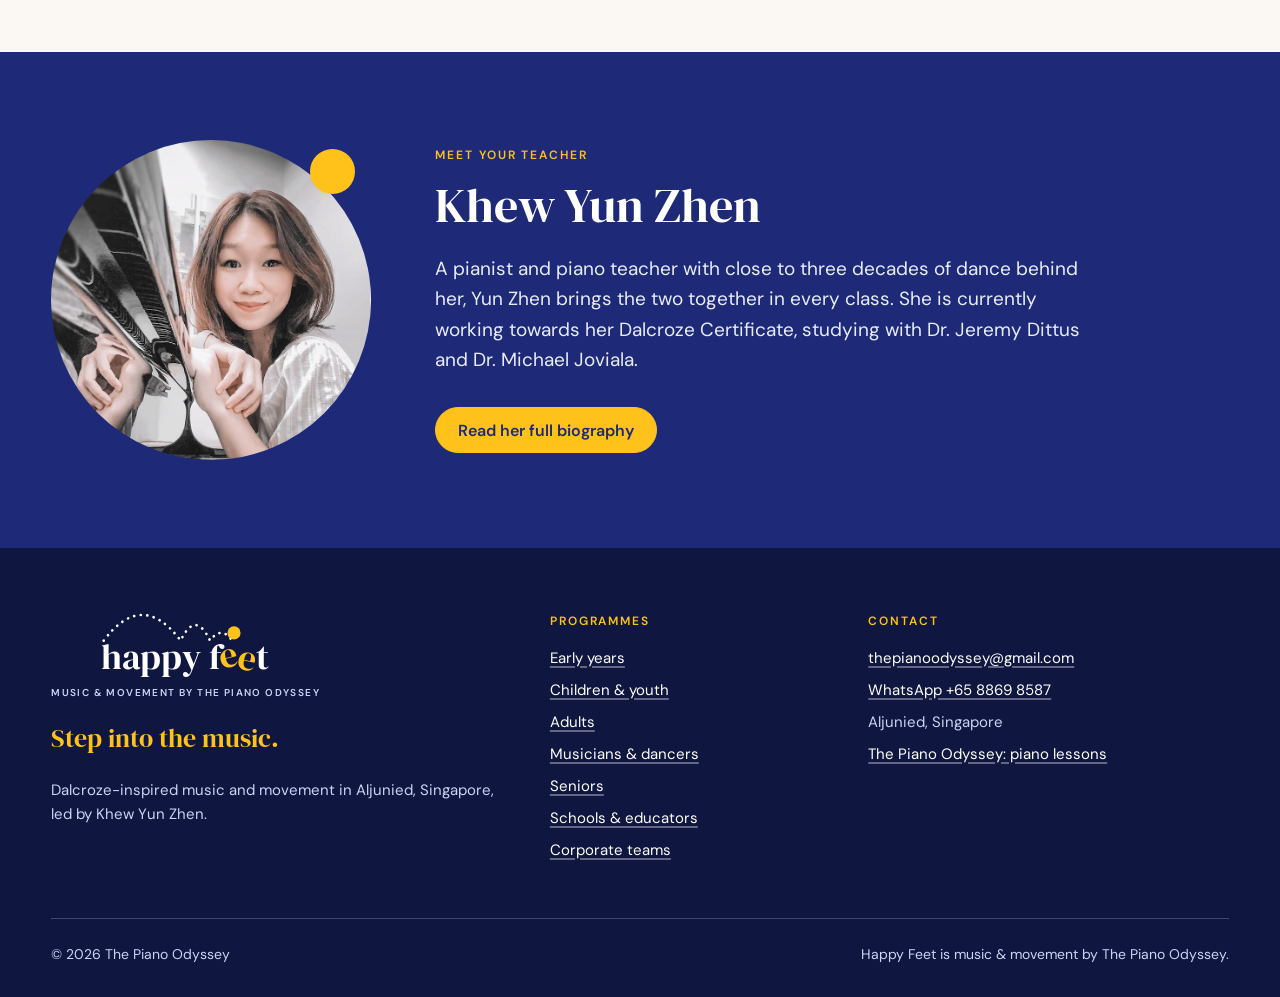
==== commit 73b69df8: "Happy Feet: ask for home address on the home-page form Co-Authored-By: Claude Opus 5.5 <noreply@anth" ====
--- a/happy-feet/index.html
+++ b/happy-feet/index.html
@@ -215,6 +215,10 @@
             </div>
           </div>
           <div class="field">
+            <label for="hf-address">Home address</label>
+            <input id="hf-address" name="address" type="text" autocomplete="street-address" required>
+          </div>
+          <div class="field">
             <label for="hf-interest">I am enquiring about</label>
             <select id="hf-interest" name="interest" required>
               <option>Sunday class (ages 2½–5): trial on 6 Dec and Term 1 2027</option>
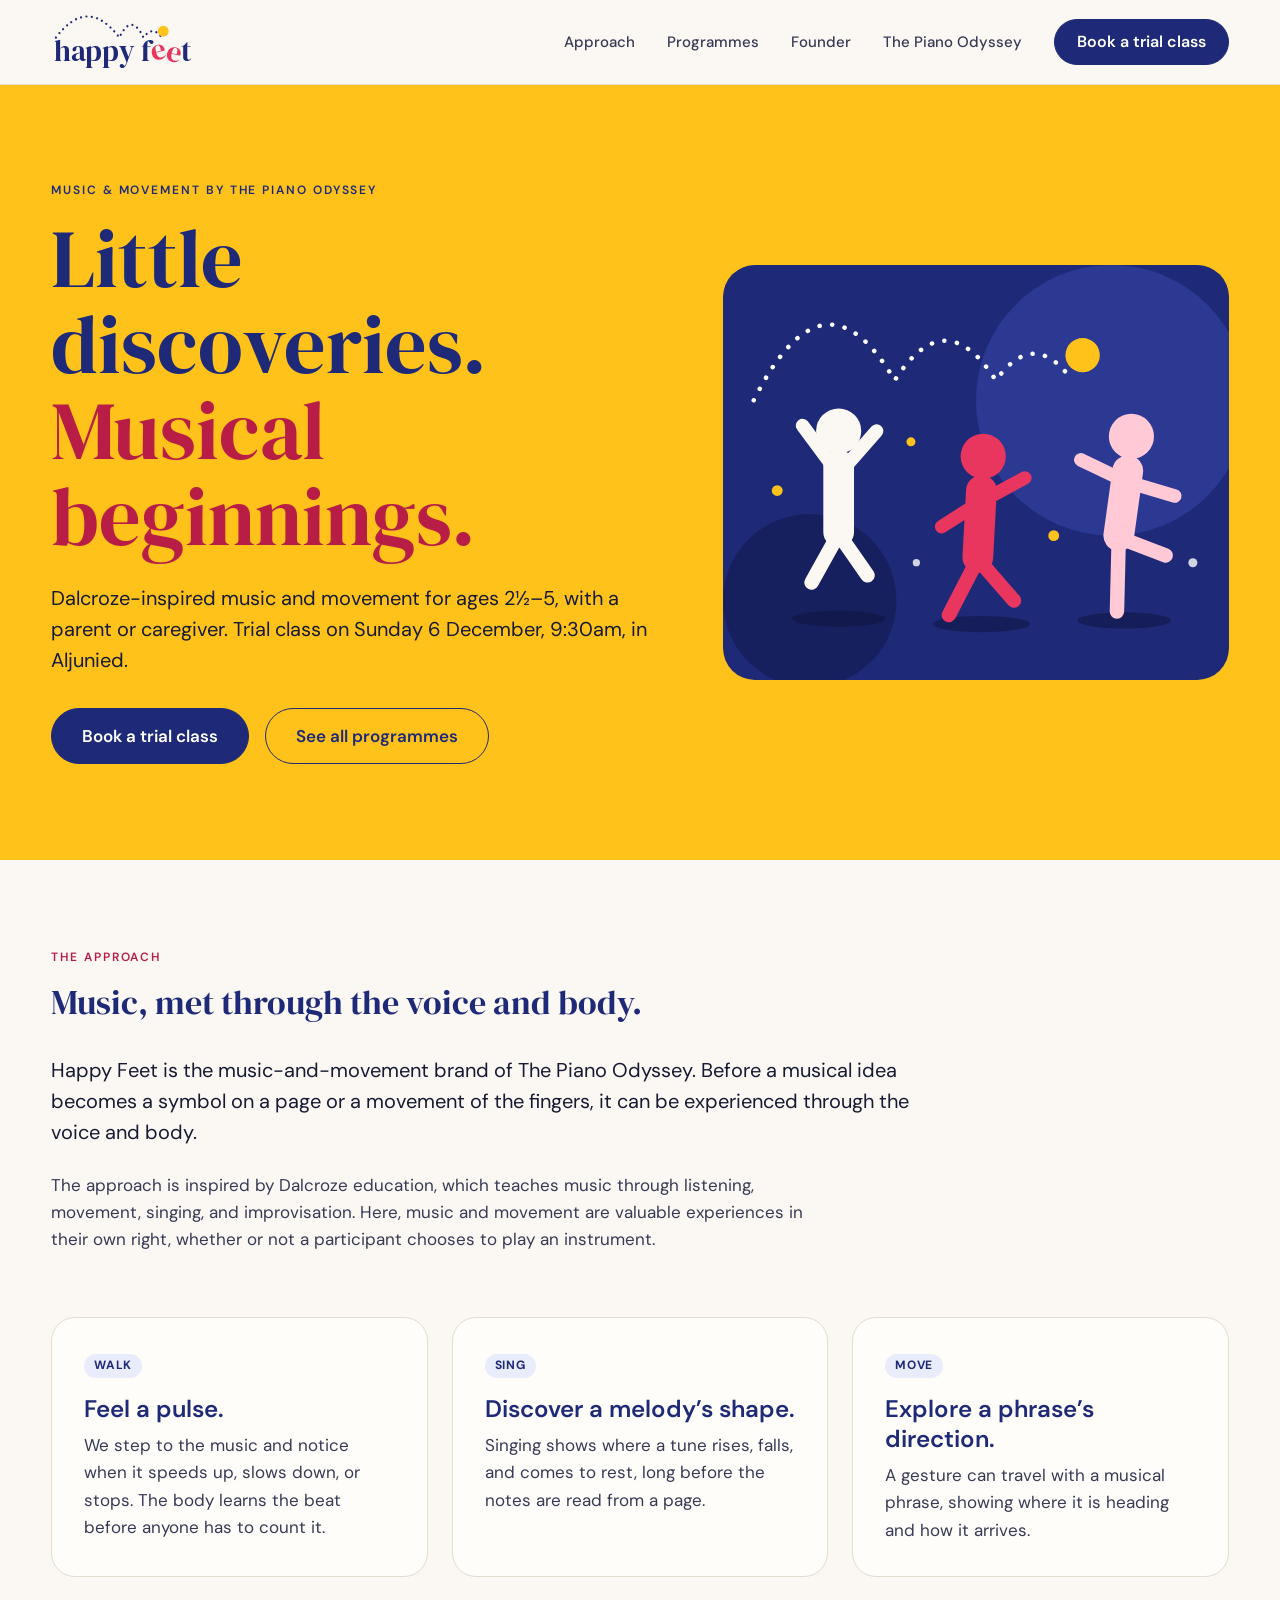
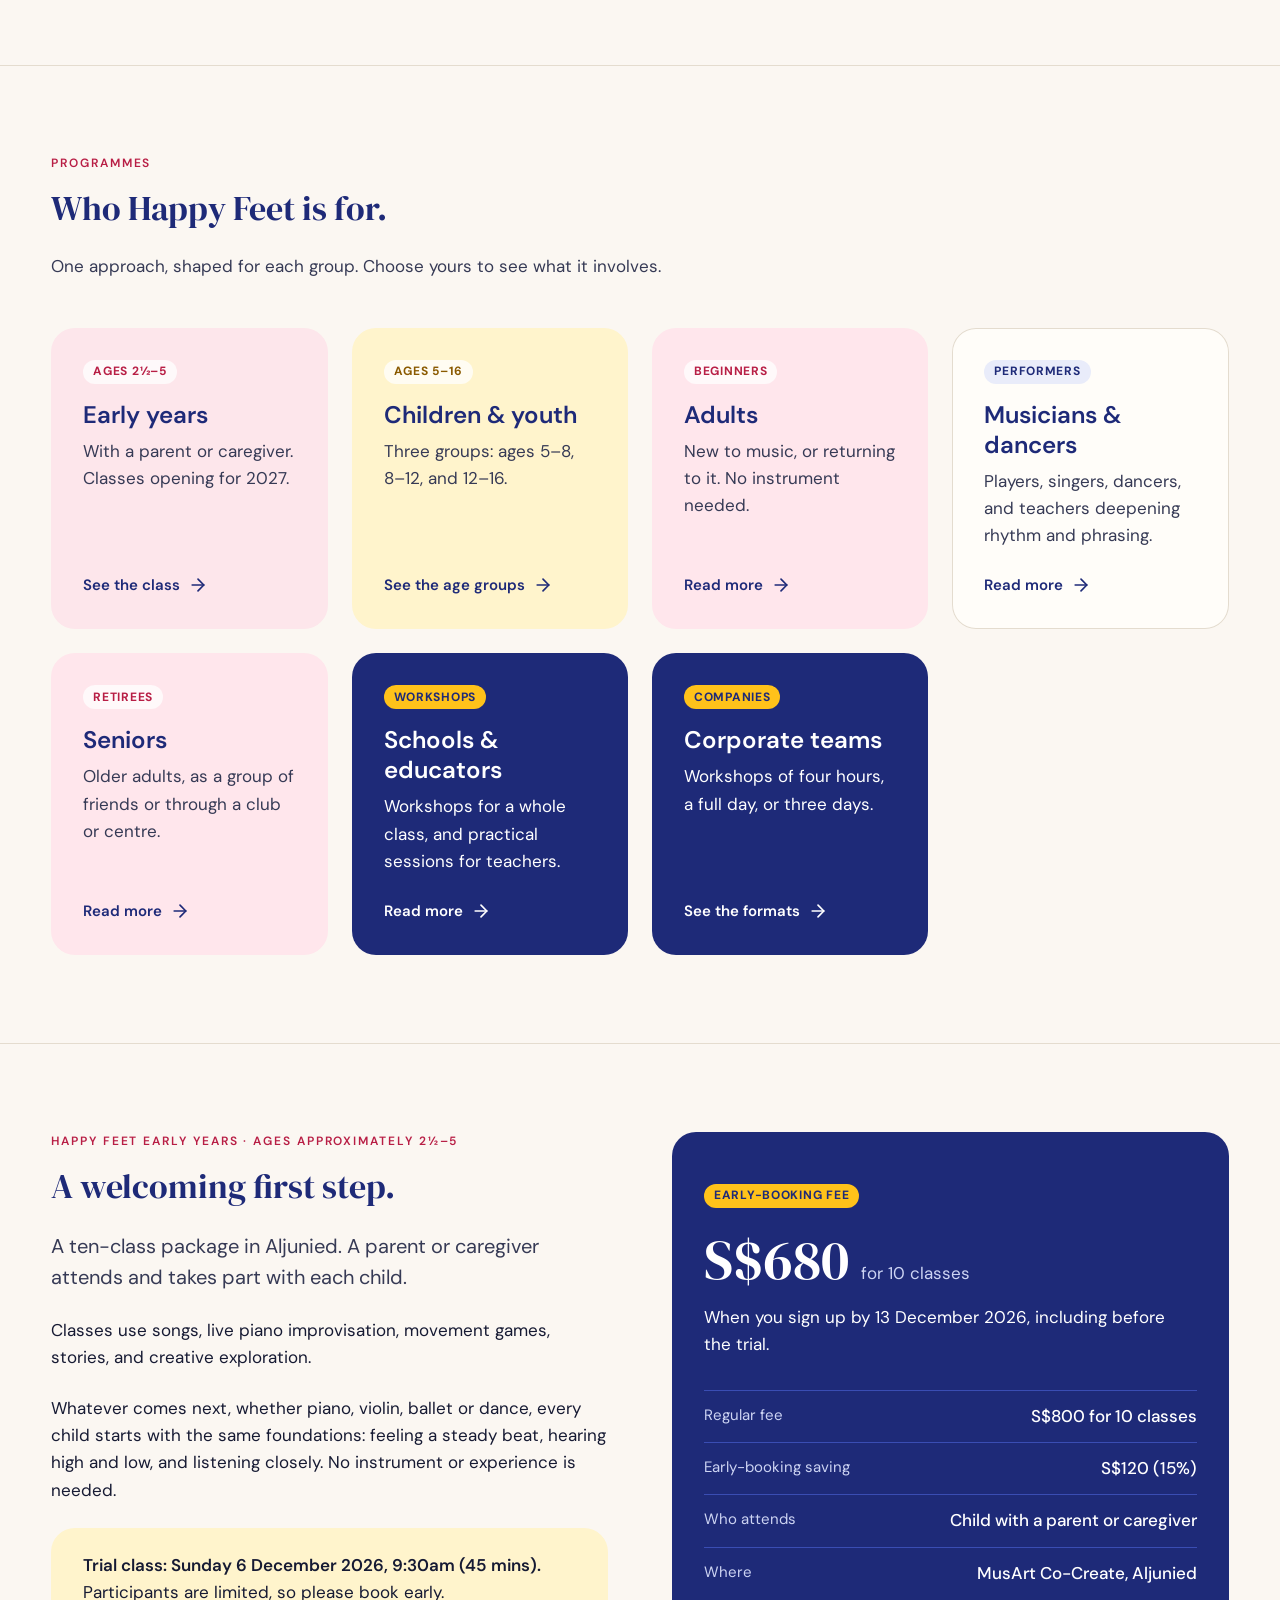
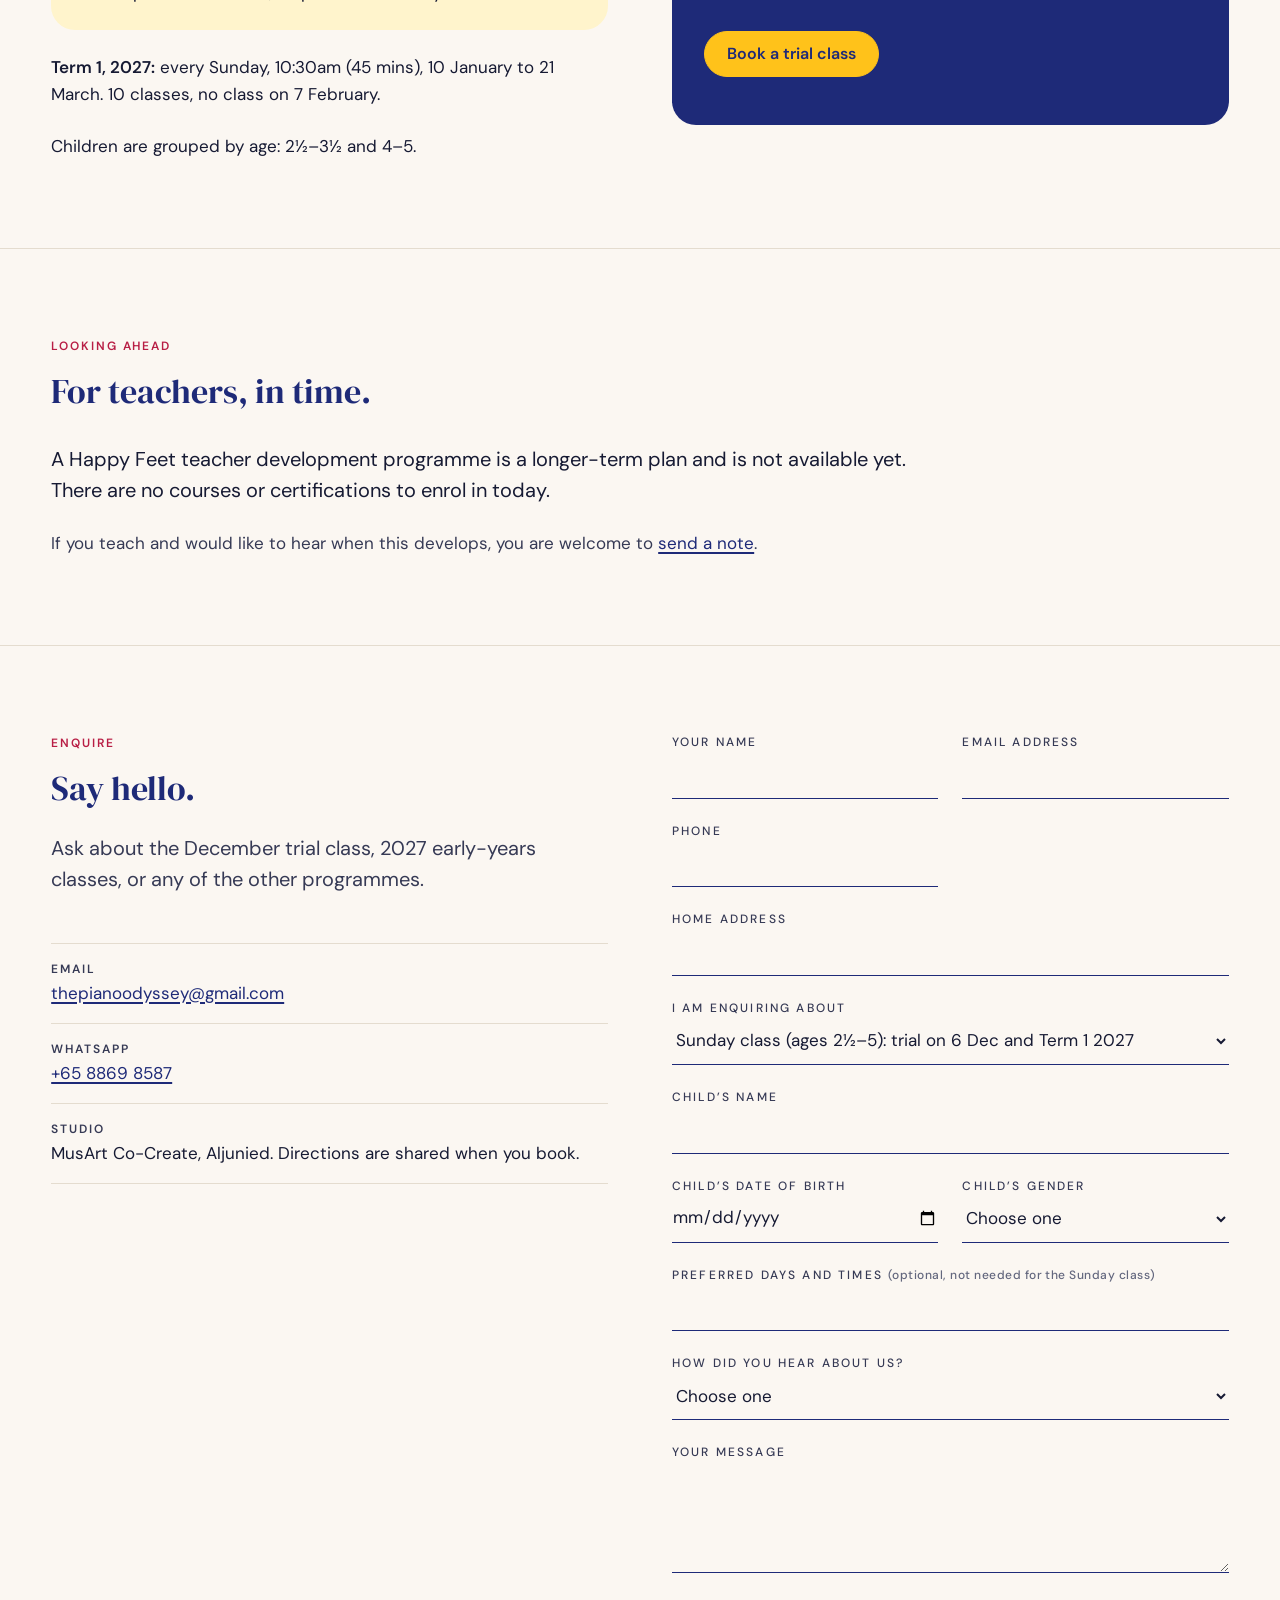
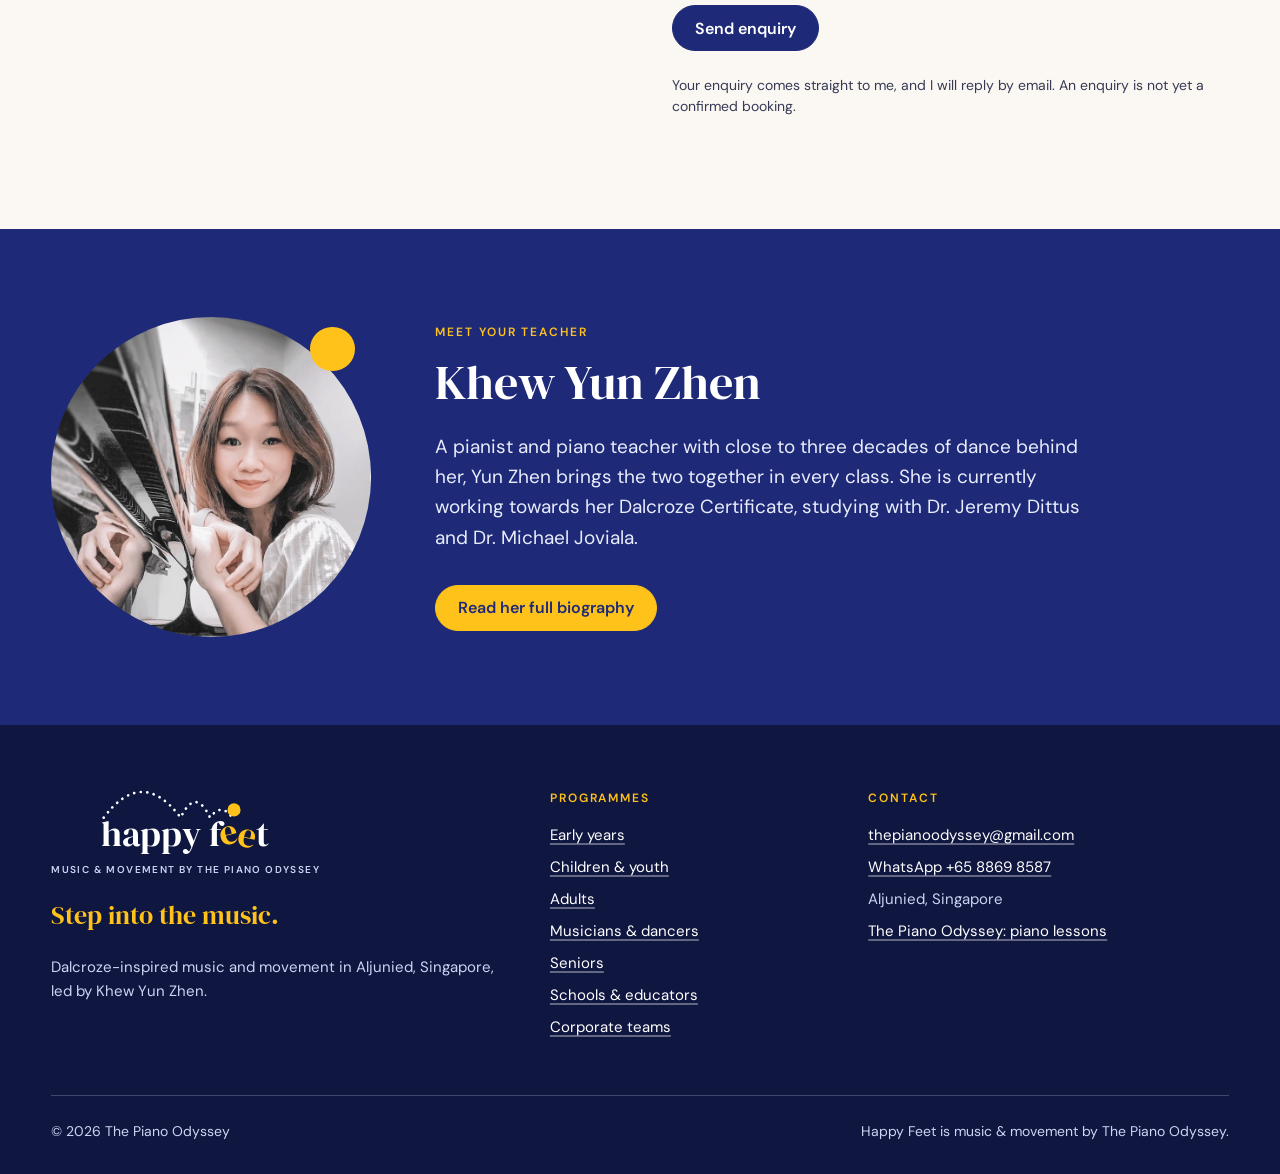
==== commit d1d0bd76: "Happy Feet: collect child's name, date of birth and gender, and how they heard Co-Authored-By: Claud" ====
--- a/happy-feet/index.html
+++ b/happy-feet/index.html
@@ -233,12 +233,38 @@
             </select>
           </div>
           <div class="field">
-            <label for="hf-child">Child’s age <span class="hint">(for early-years enquiries)</span></label>
-            <input id="hf-child" name="child_age" type="text">
+            <label for="hf-child-name">Child’s name</label>
+            <input id="hf-child-name" name="child_name" type="text">
+          </div>
+          <div class="pair" data-child-fields>
+            <div class="field">
+              <label for="hf-child-dob">Child’s date of birth</label>
+              <input id="hf-child-dob" name="child_dob" type="date">
+            </div>
+            <div class="field">
+              <label for="hf-child-gender">Child’s gender</label>
+              <select id="hf-child-gender" name="child_gender">
+                <option value="">Choose one</option>
+                <option>Girl</option>
+                <option>Boy</option>
+              </select>
+            </div>
           </div>
           <div class="field">
             <label for="hf-times">Preferred days and times <span class="hint">(optional, not needed for the Sunday class)</span></label>
             <input id="hf-times" name="preferred_times" type="text">
+          </div>
+          <div class="field">
+            <label for="hf-heard">How did you hear about us?</label>
+            <select id="hf-heard" name="heard" required>
+              <option value="">Choose one</option>
+              <option>Through a friend</option>
+              <option>Google, Facebook or Instagram</option>
+              <option>Google Maps</option>
+              <option>Website</option>
+              <option>Poster at the studio</option>
+              <option>Other</option>
+            </select>
           </div>
           <div class="field">
             <label for="hf-message">Your message</label>
@@ -312,6 +338,20 @@
 
   <script src="assets/js/config.js"></script>
   <script src="assets/js/site.js"></script>
+  <script>
+    // The child's details are needed for the Sunday class only, so they are
+    // required when that option is chosen and optional for the other programmes.
+    (function () {
+      var interest = document.getElementById("hf-interest");
+      var fields = document.querySelectorAll("#hf-child-name, #hf-child-dob, #hf-child-gender");
+      function update() {
+        var child = interest.selectedIndex === 0;
+        fields.forEach(function (field) { field.required = child; });
+      }
+      interest.addEventListener("change", update);
+      update();
+    })();
+  </script>
   <script>window.va = window.va || function () { (window.vaq = window.vaq || []).push(arguments); };</script>
   <script defer src="/_vercel/insights/script.js"></script>
 </body>
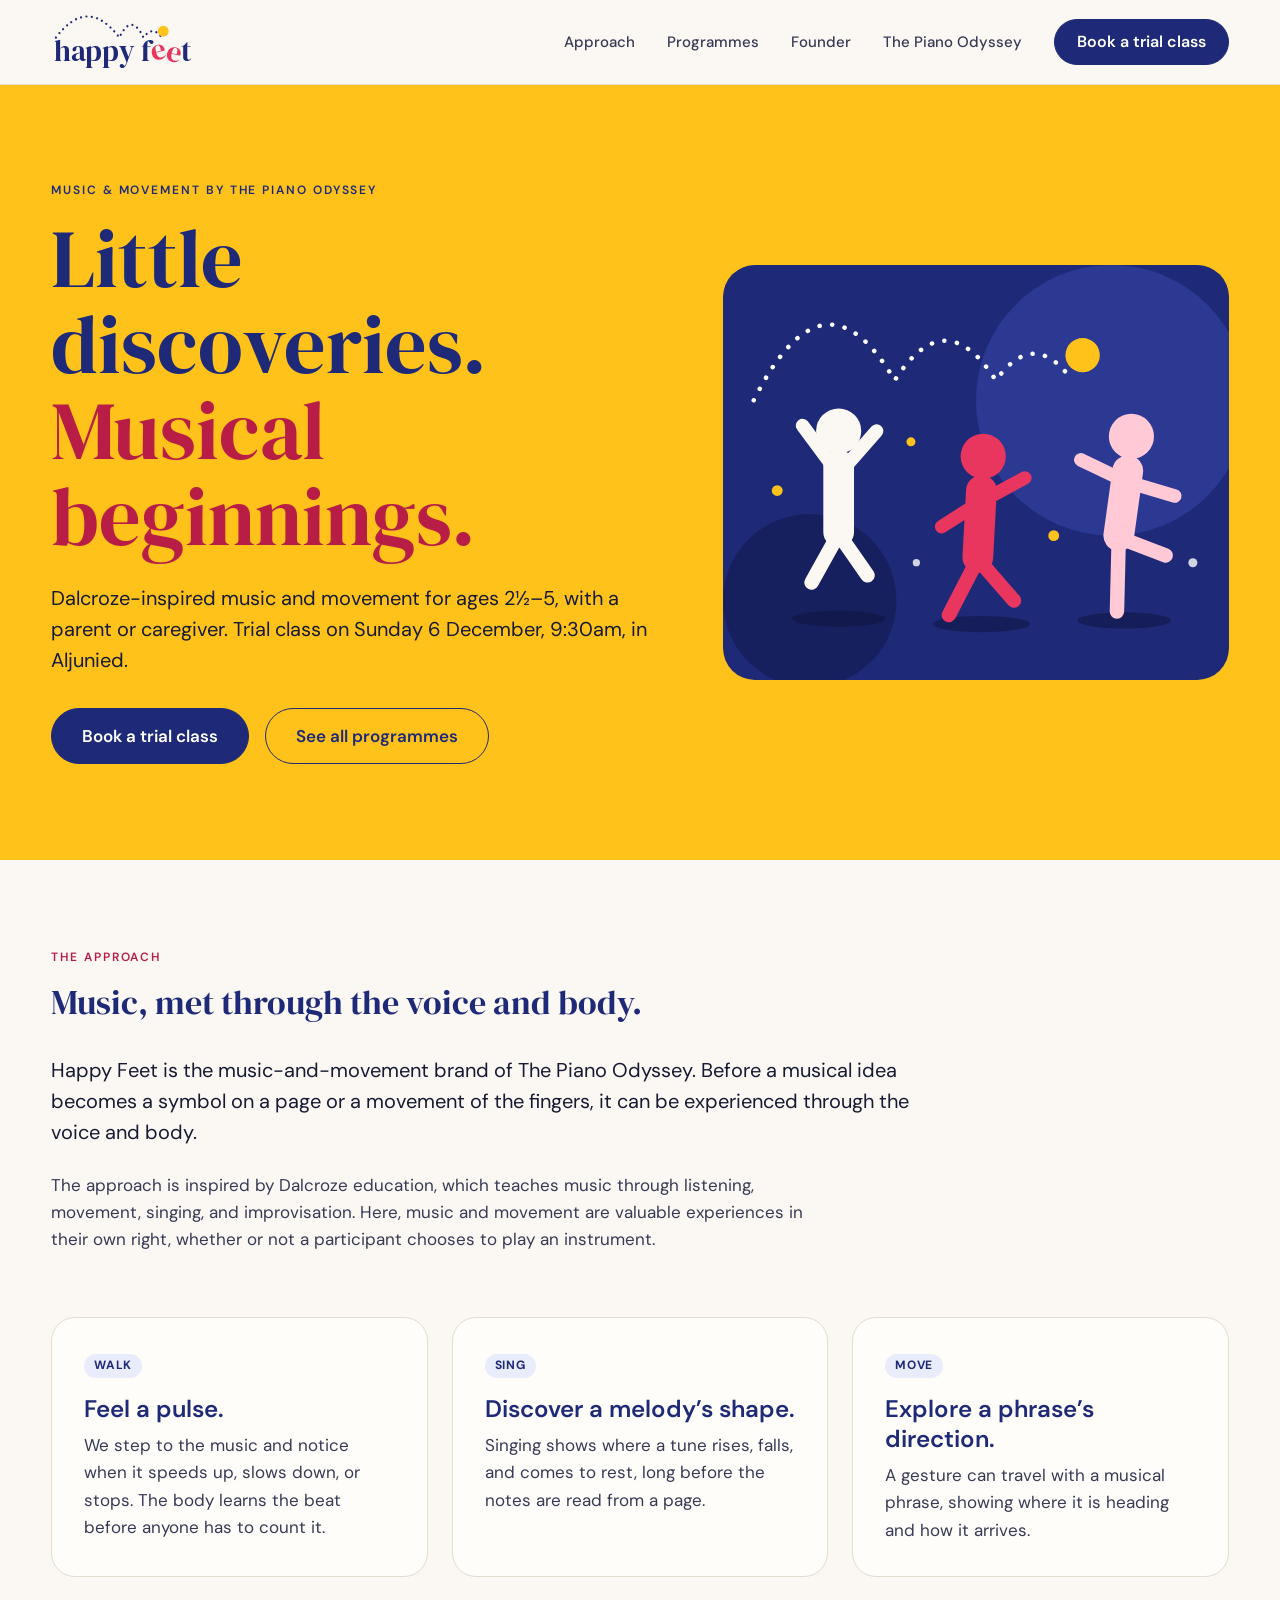
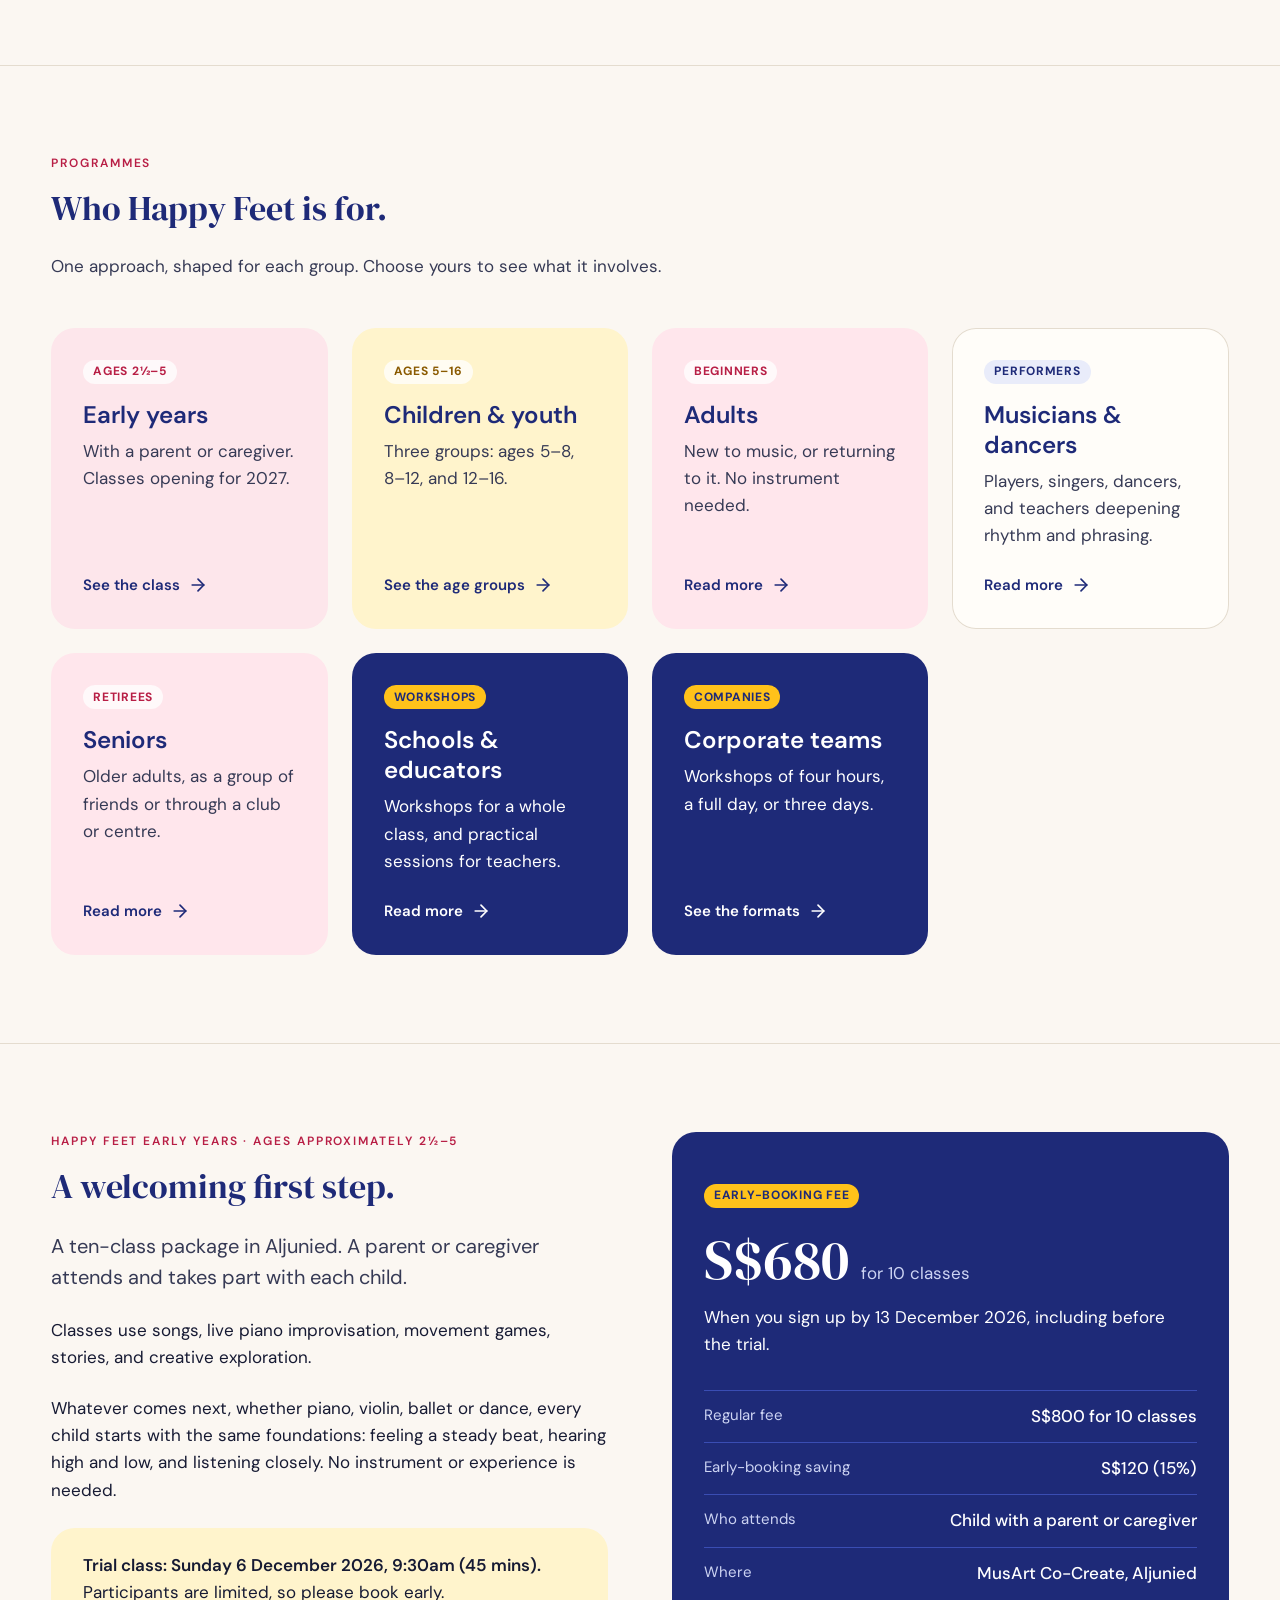
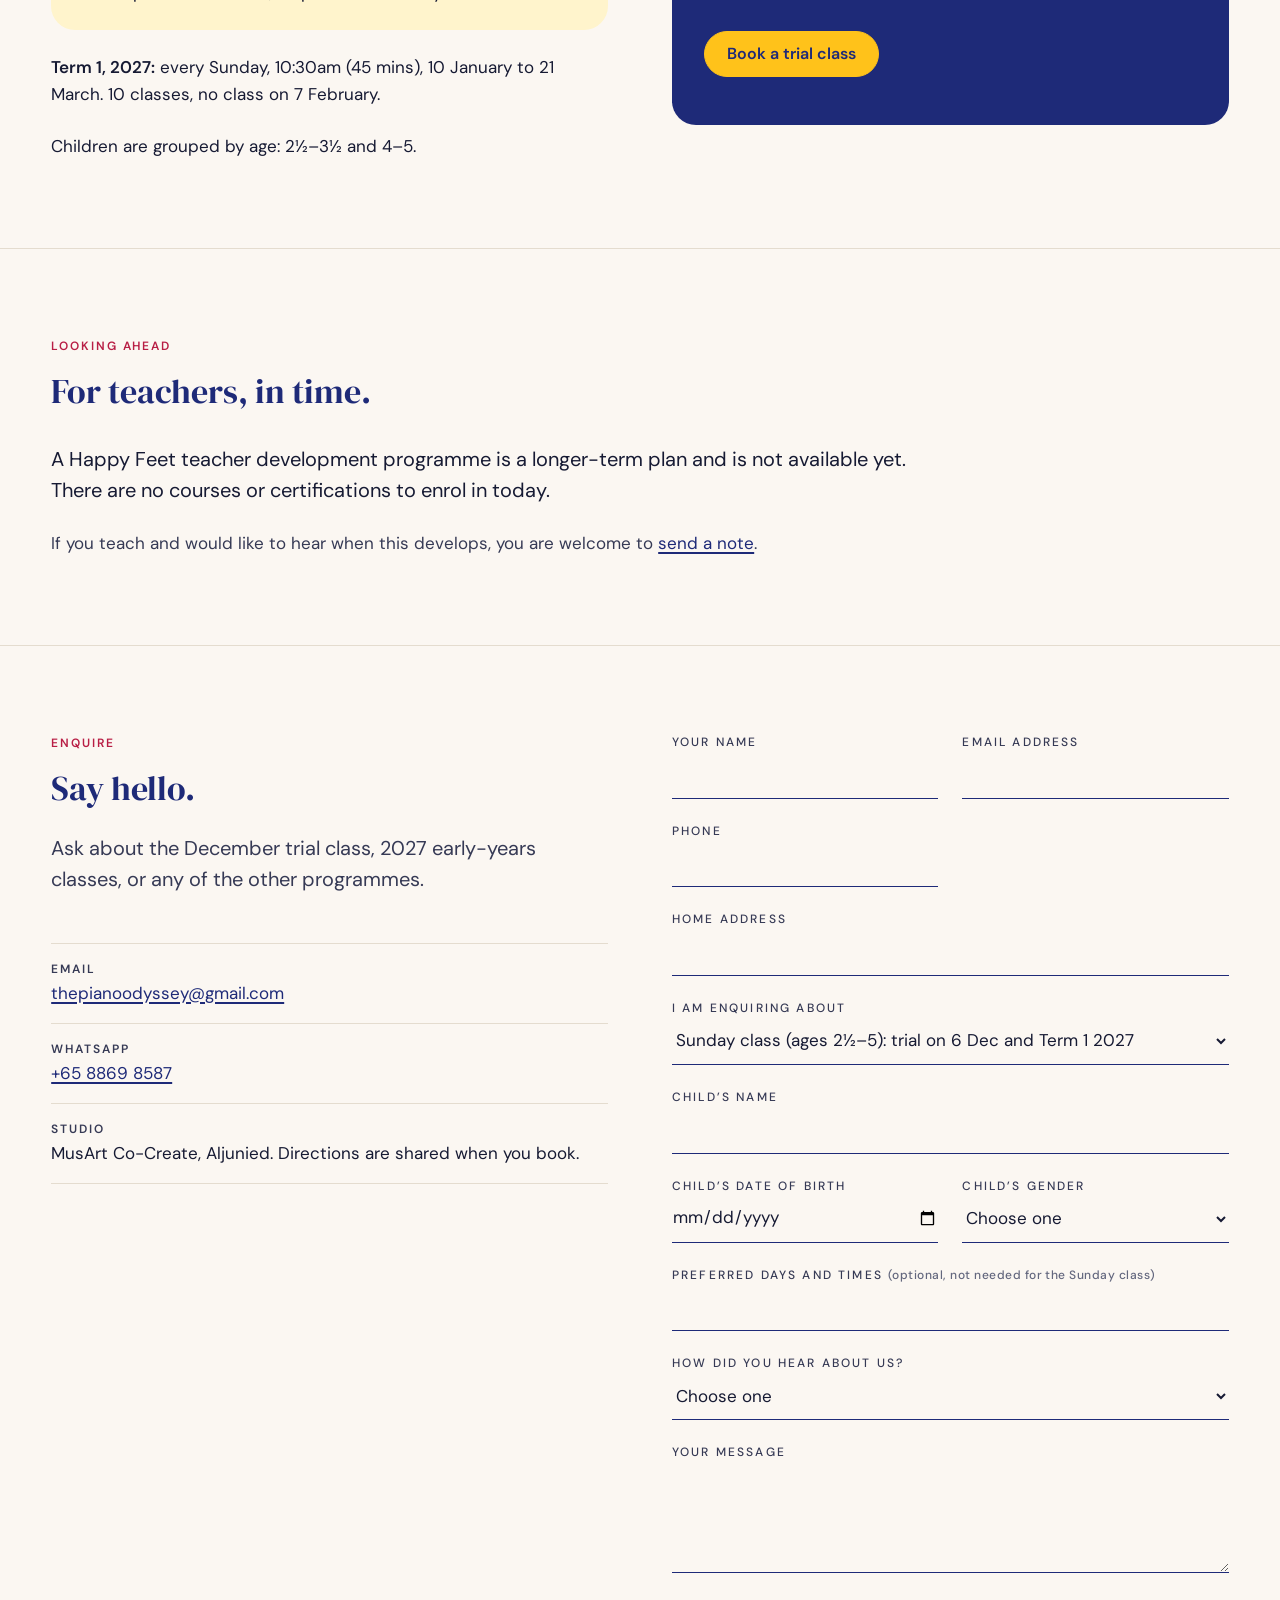
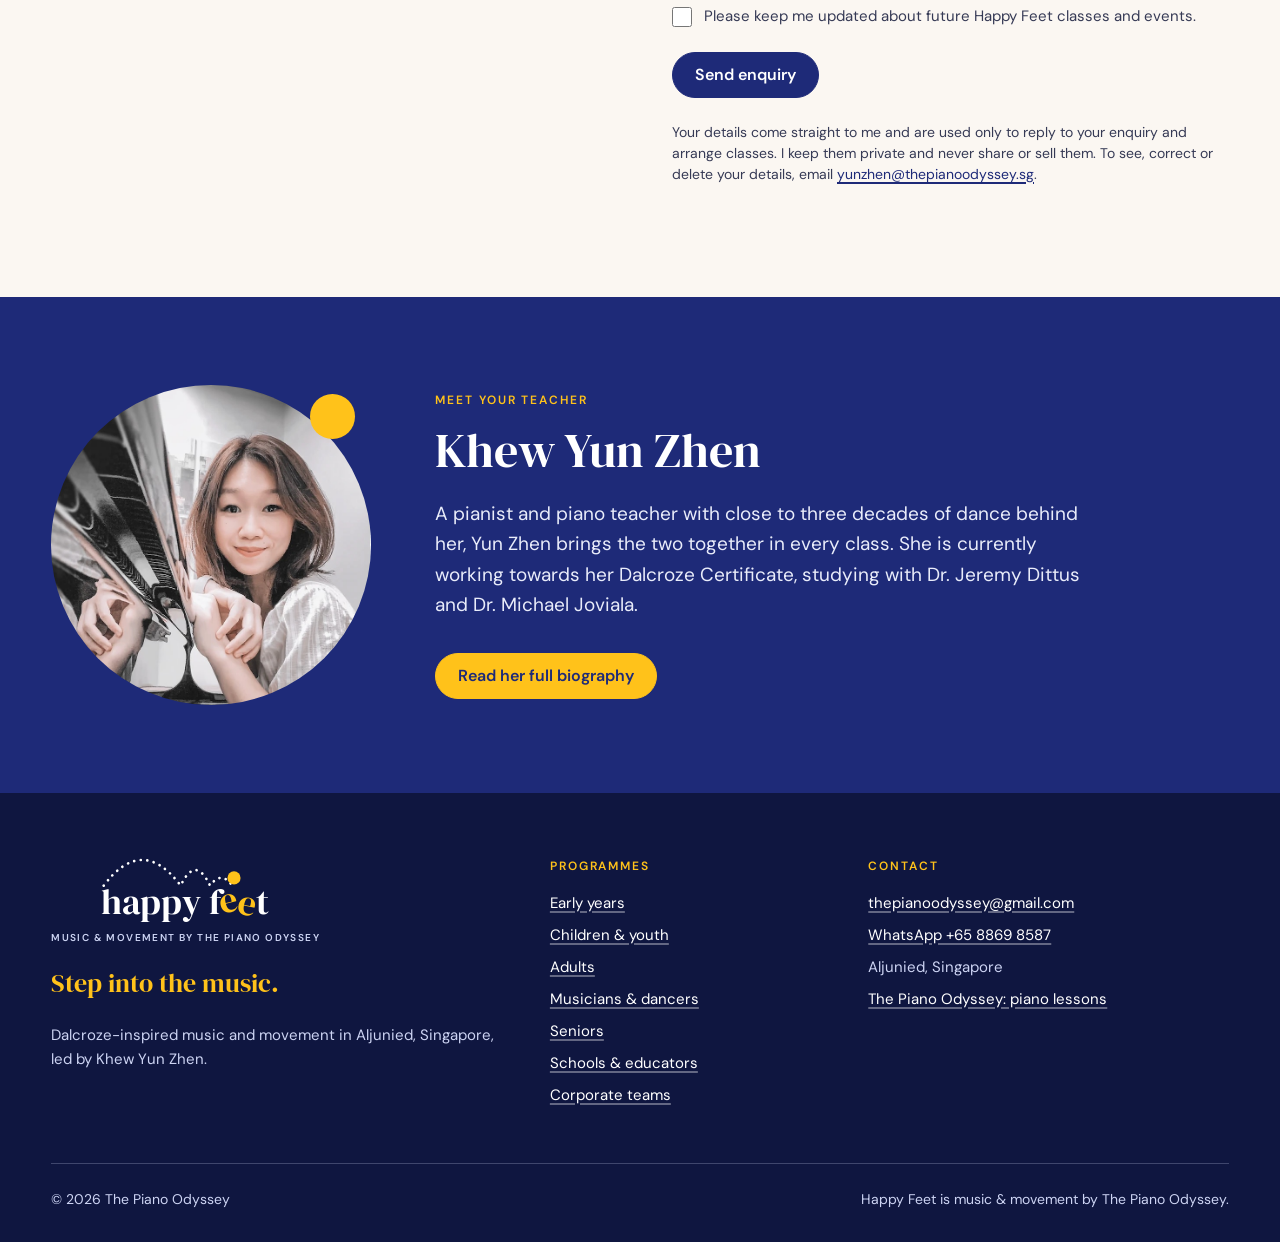
==== commit cf58d508: "Happy Feet form: privacy note and an opt-in for future updates Unticked boxes are no longer sent wit" ====
--- a/happy-feet/index.html
+++ b/happy-feet/index.html
@@ -270,10 +270,11 @@
             <label for="hf-message">Your message</label>
             <textarea id="hf-message" name="message" required></textarea>
           </div>
+          <div class="consent"><input id="hf-updates" name="updates" type="checkbox" value="Yes"><label for="hf-updates">Please keep me updated about future Happy Feet classes and events.</label></div>
           <div>
             <button class="btn" type="submit">Send enquiry</button>
           </div>
-          <p class="form-help">Your enquiry comes straight to me, and I will reply by email. An enquiry is not yet a confirmed booking.</p>
+          <p class="form-help">Your details come straight to me and are used only to reply to your enquiry and arrange classes. I keep them private and never share or sell them. To see, correct or delete your details, email <a href="mailto:yunzhen@thepianoodyssey.sg">yunzhen@thepianoodyssey.sg</a>.</p>
           <p class="form-status" role="status" tabindex="-1"></p>
         </form>
       </div>
--- a/happy-feet/assets/css/base.css
+++ b/happy-feet/assets/css/base.css
@@ -368,6 +368,9 @@
 .field select:user-invalid,
 .field textarea:user-invalid { border-bottom-color: var(--error); }
 .form-help { font-size: 14px; line-height: 1.5; color: var(--ink-700); }
+.consent { display: flex; align-items: flex-start; gap: 12px; font-size: 15px; line-height: 1.5; color: var(--ink-700); }
+.consent label { cursor: pointer; }
+.consent input { flex: none; width: 20px; height: 20px; margin: 2px 0 0; accent-color: var(--navy-600); }
 .form-status {
   display: none;
   background: var(--sun-100);
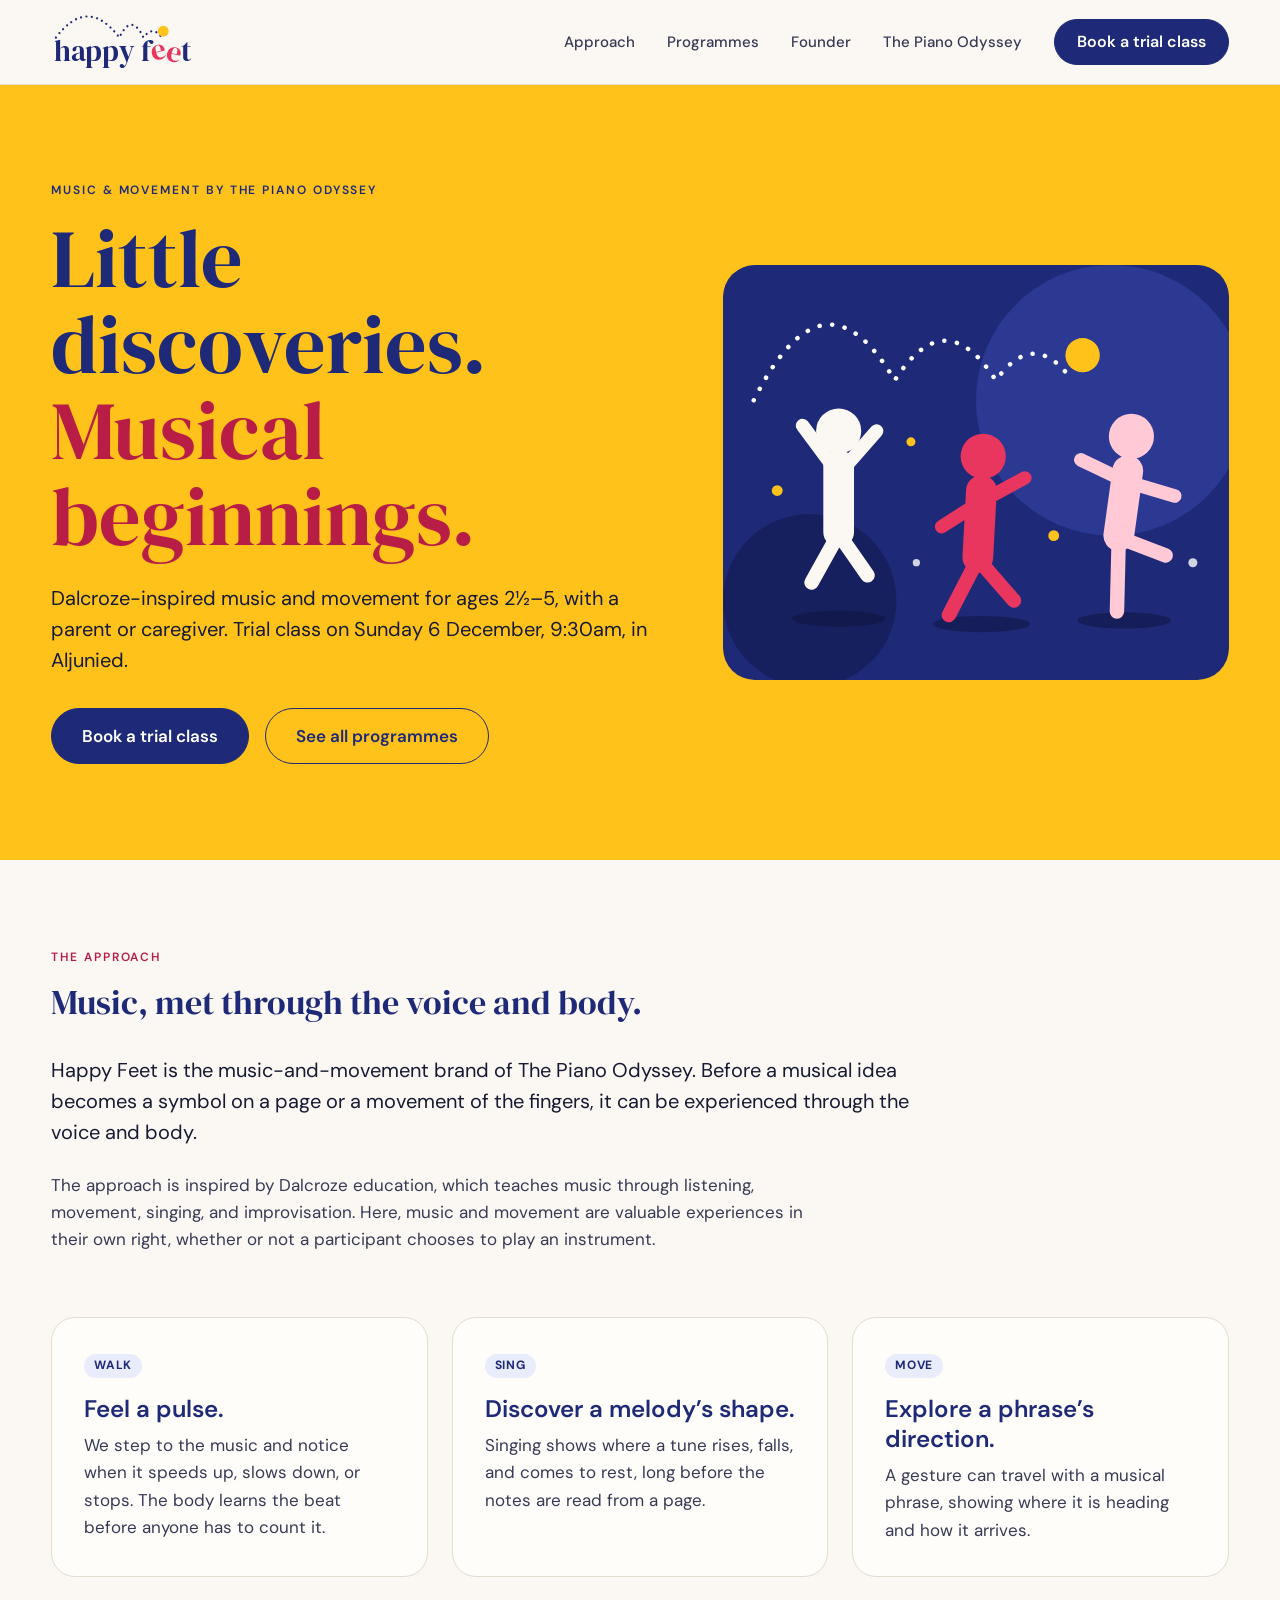
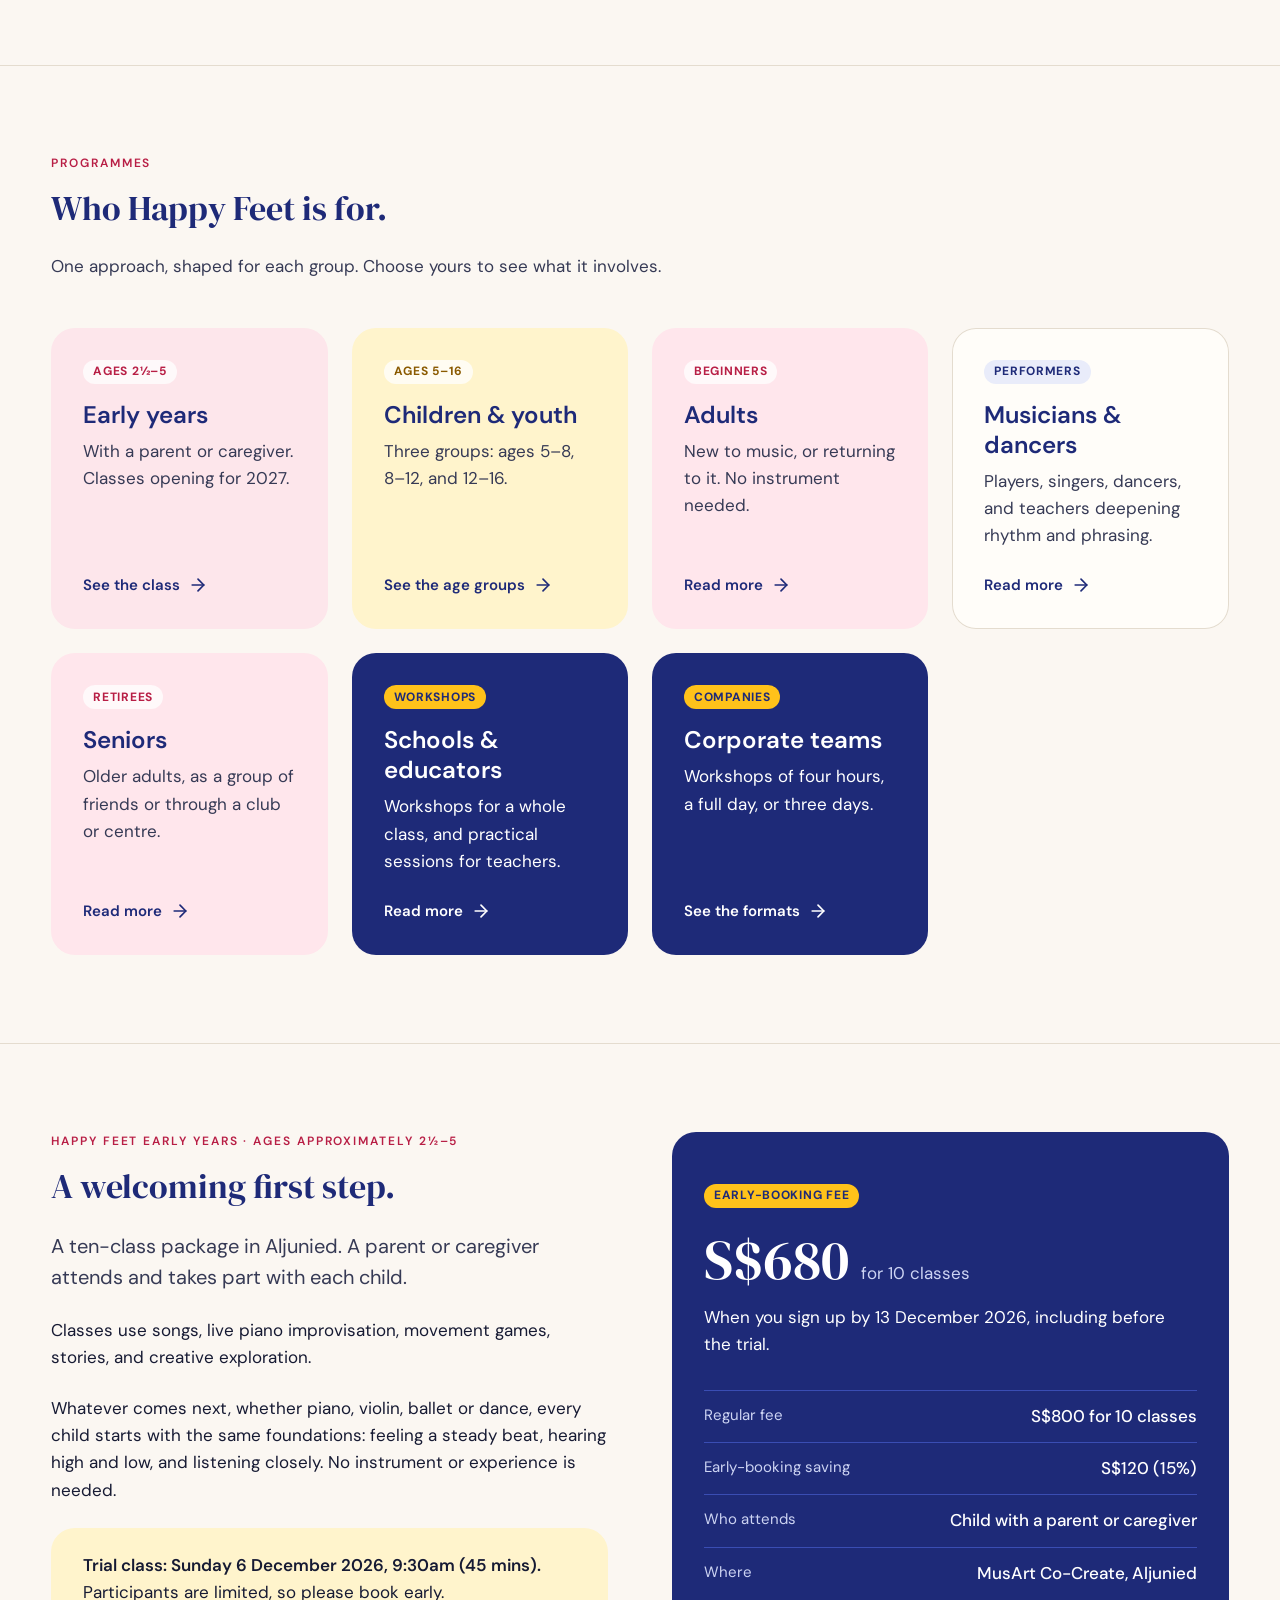
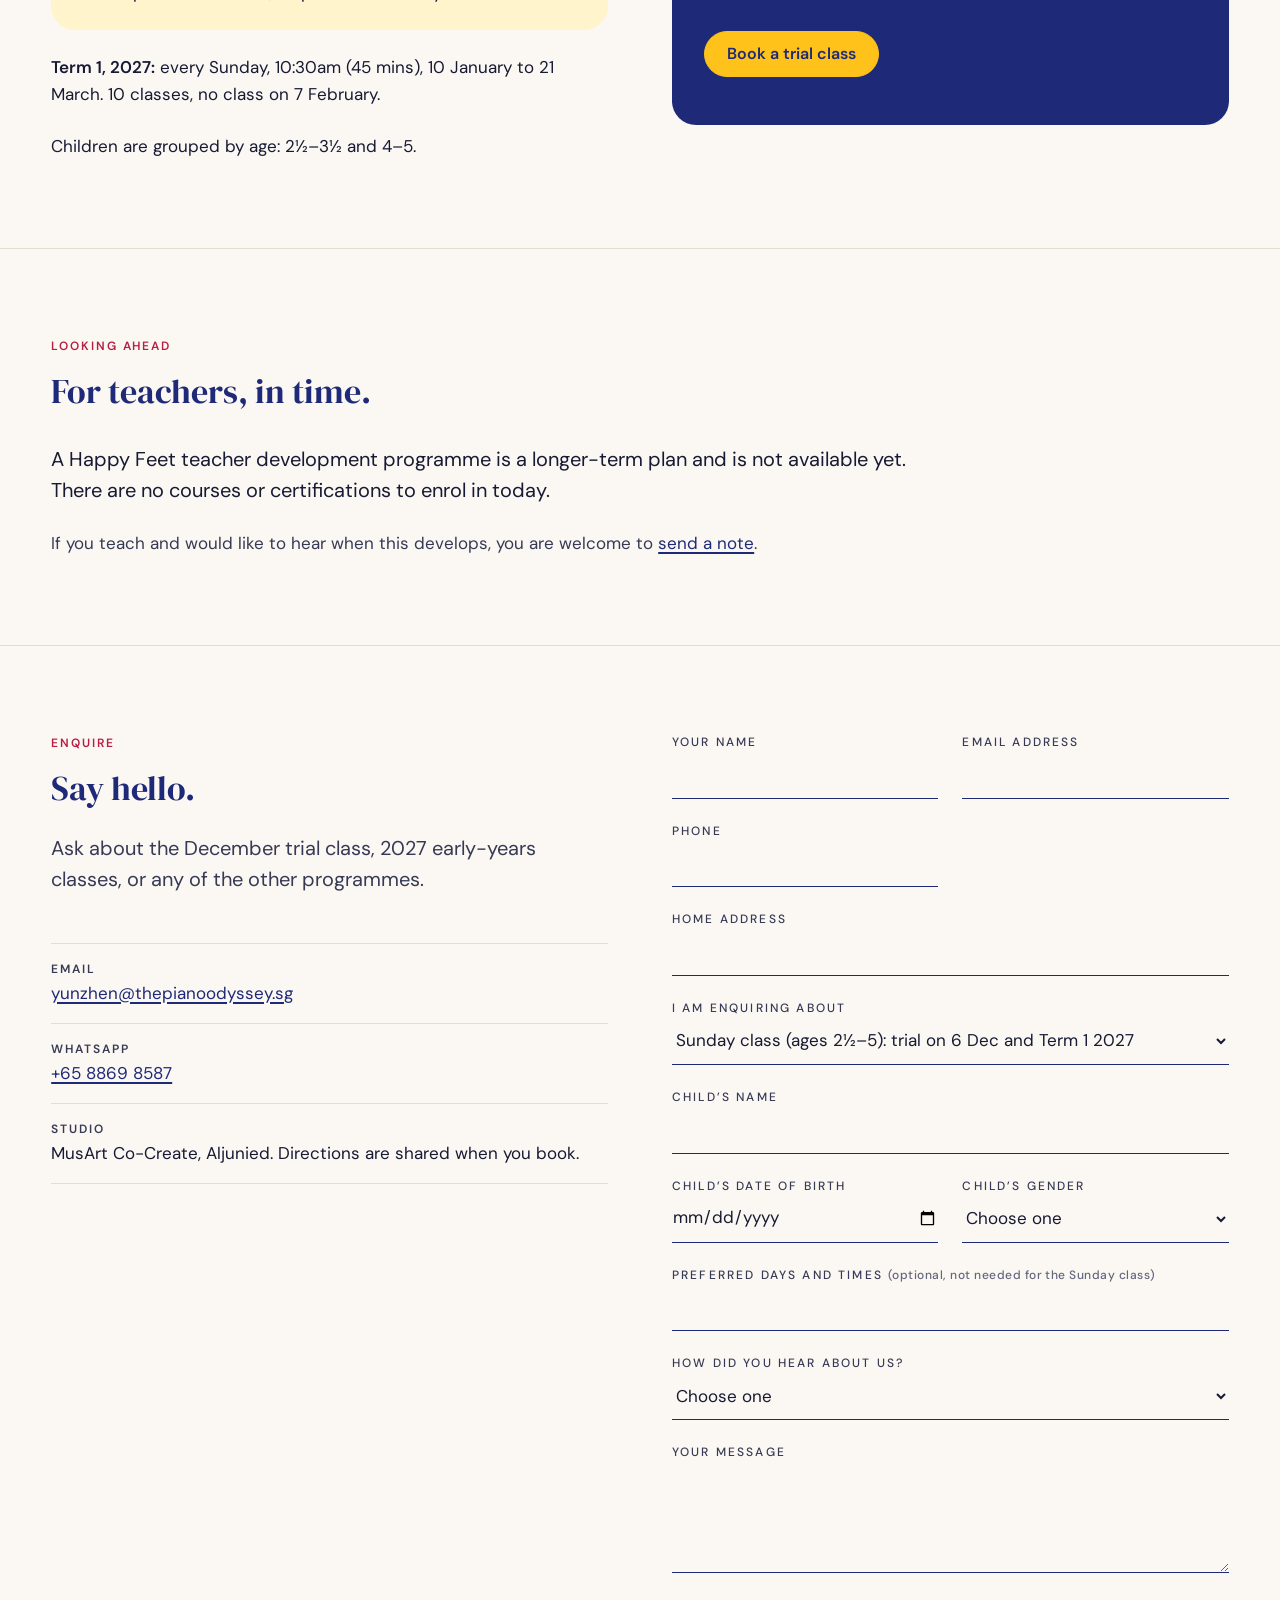
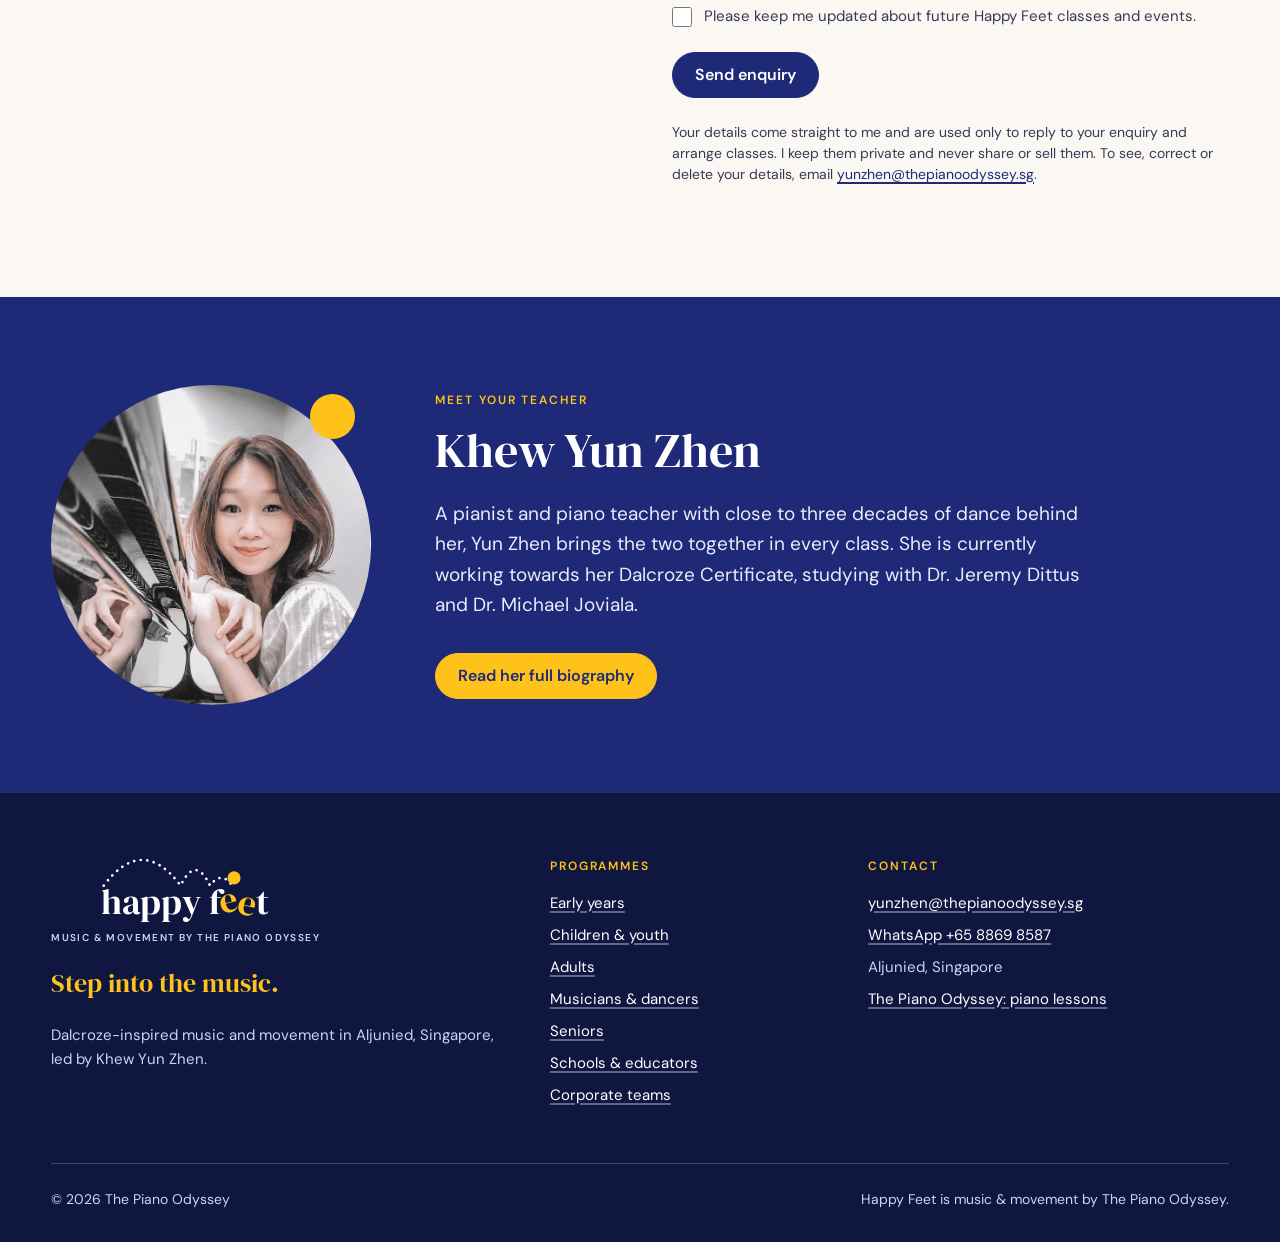
==== commit a361022d: "Show yunzhen@thepianoodyssey.sg instead of the Gmail address on both sites Co-Authored-By: Claude Op" ====
--- a/happy-feet/index.html
+++ b/happy-feet/index.html
@@ -194,7 +194,7 @@
           <h2>Say hello.</h2>
           <p class="lede">Ask about the December trial class, 2027 early-years classes, or any of the other programmes.</p>
           <ul class="contact-list" style="margin-top: var(--s5);">
-            <li><span class="label">Email</span><a href="mailto:thepianoodyssey@gmail.com">thepianoodyssey@gmail.com</a></li>
+            <li><span class="label">Email</span><a href="mailto:yunzhen@thepianoodyssey.sg">yunzhen@thepianoodyssey.sg</a></li>
             <li><span class="label">WhatsApp</span><a href="https://wa.me/6588698587?text=Hello%2C%20I%27d%20like%20to%20enquire%20about%20Happy%20Feet%20music%20and%20movement." rel="noopener">+65 8869 8587</a></li>
             <li><span class="label">Studio</span>MusArt Co-Create, Aljunied. Directions are shared when you book.</li>
           </ul>
@@ -323,7 +323,7 @@
         <div>
           <h3>Contact</h3>
           <ul>
-            <li><a href="mailto:thepianoodyssey@gmail.com">thepianoodyssey@gmail.com</a></li>
+            <li><a href="mailto:yunzhen@thepianoodyssey.sg">yunzhen@thepianoodyssey.sg</a></li>
             <li><a href="https://wa.me/6588698587" rel="noopener">WhatsApp +65 8869 8587</a></li>
             <li>Aljunied, Singapore</li>
             <li><a href="../piano-odyssey/index.html" data-site="odyssey">The Piano Odyssey: piano lessons</a></li>
